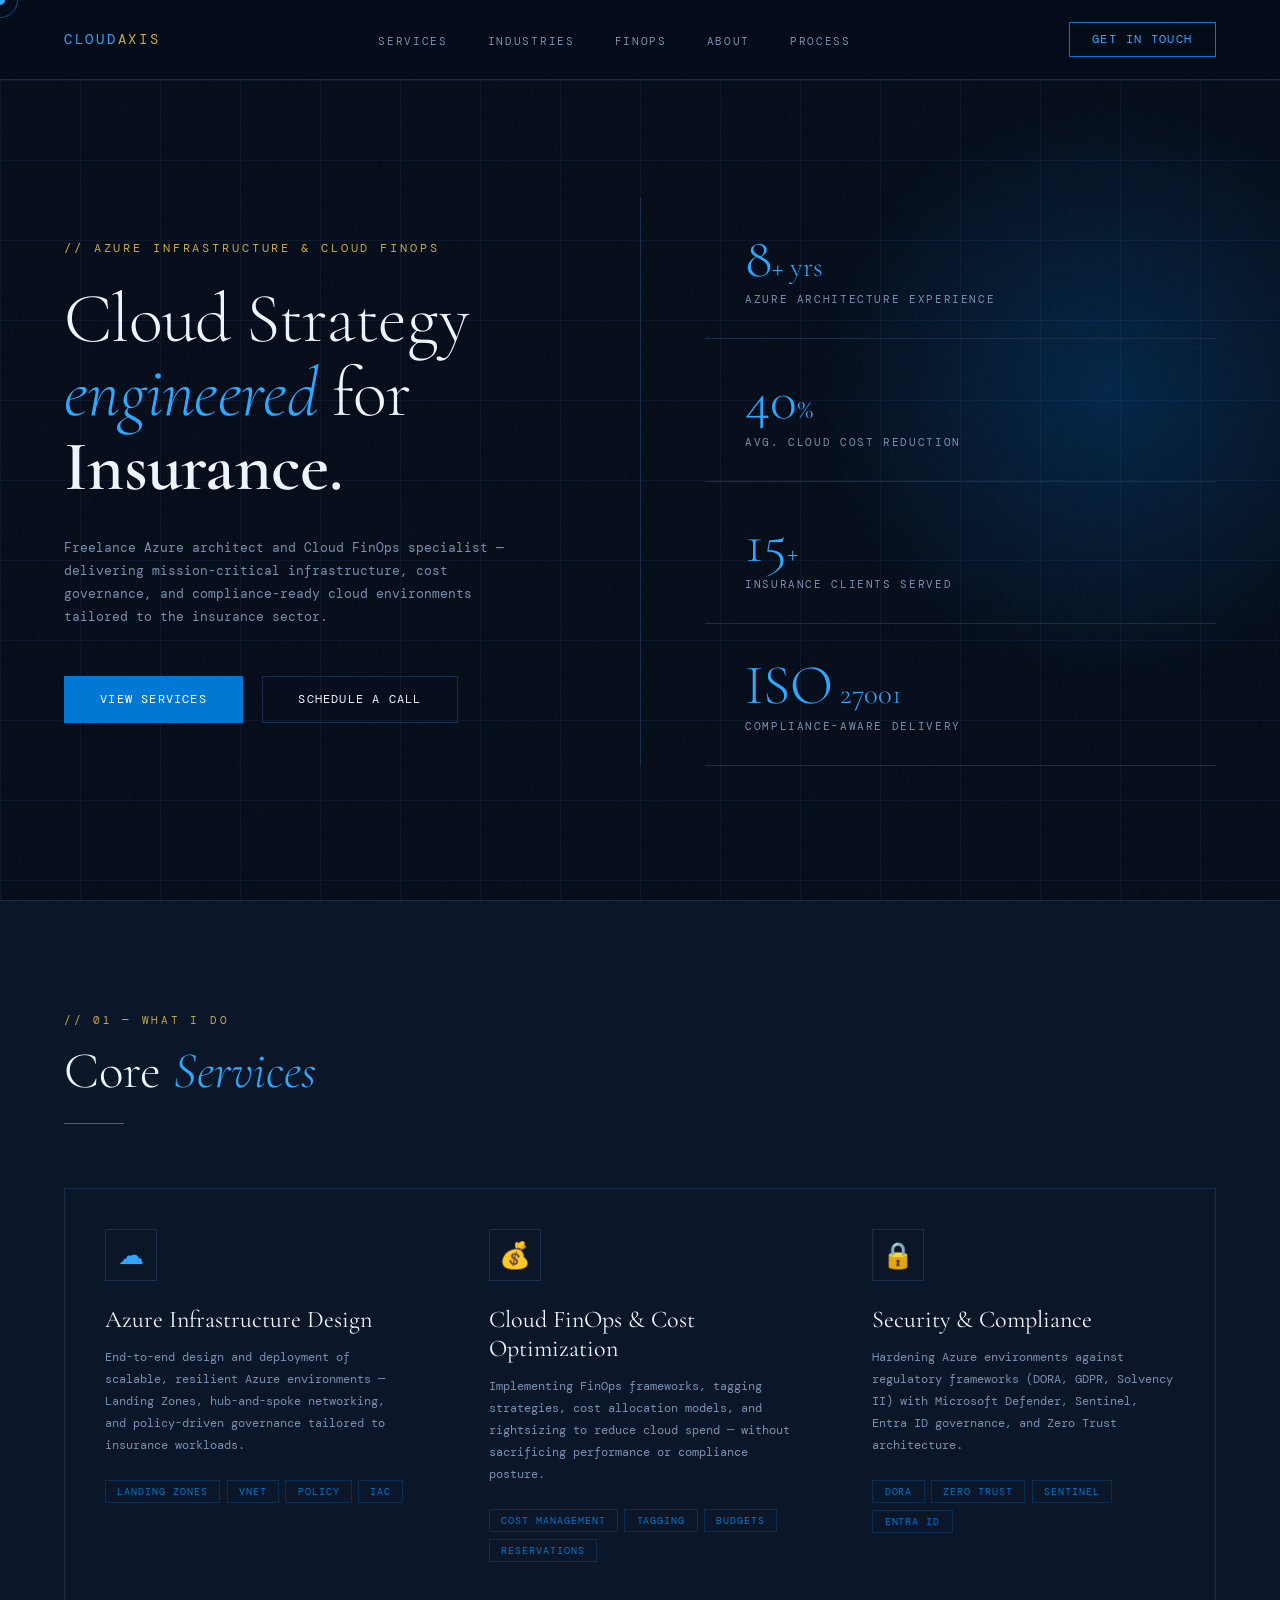
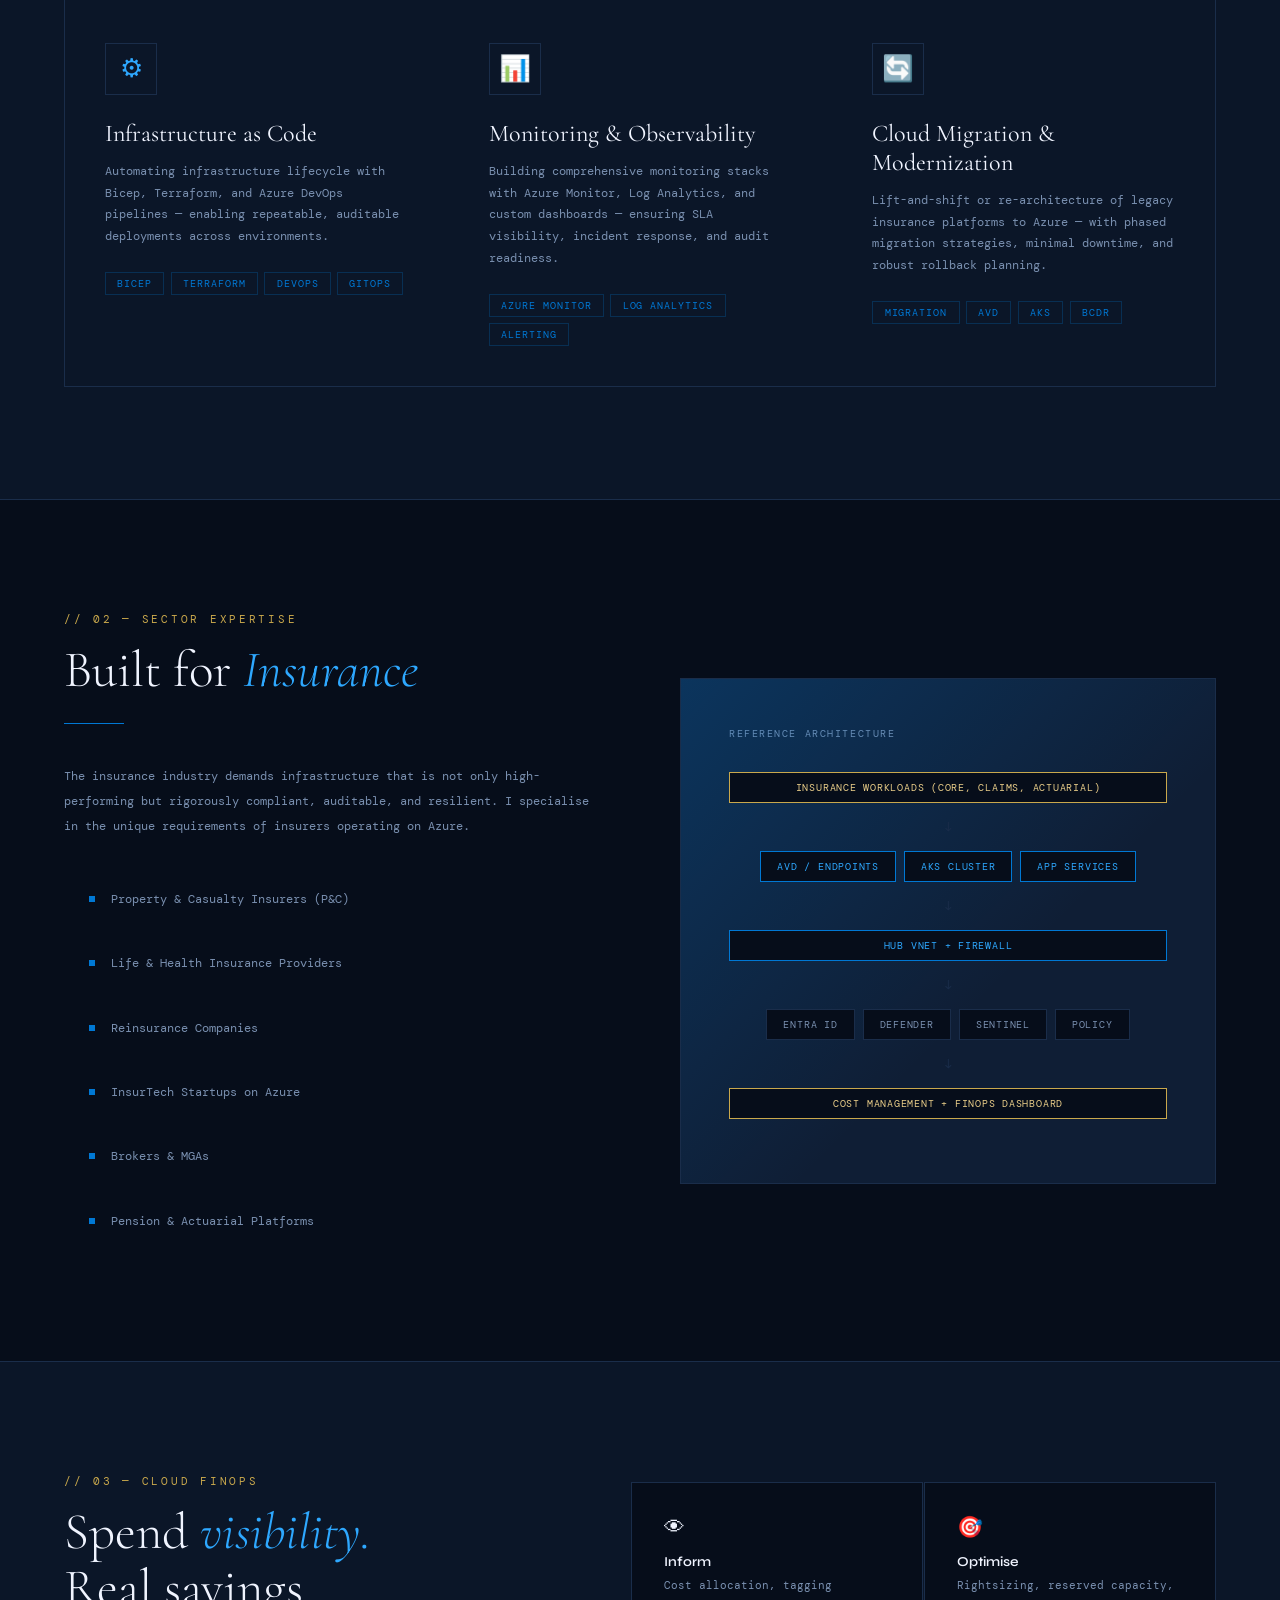
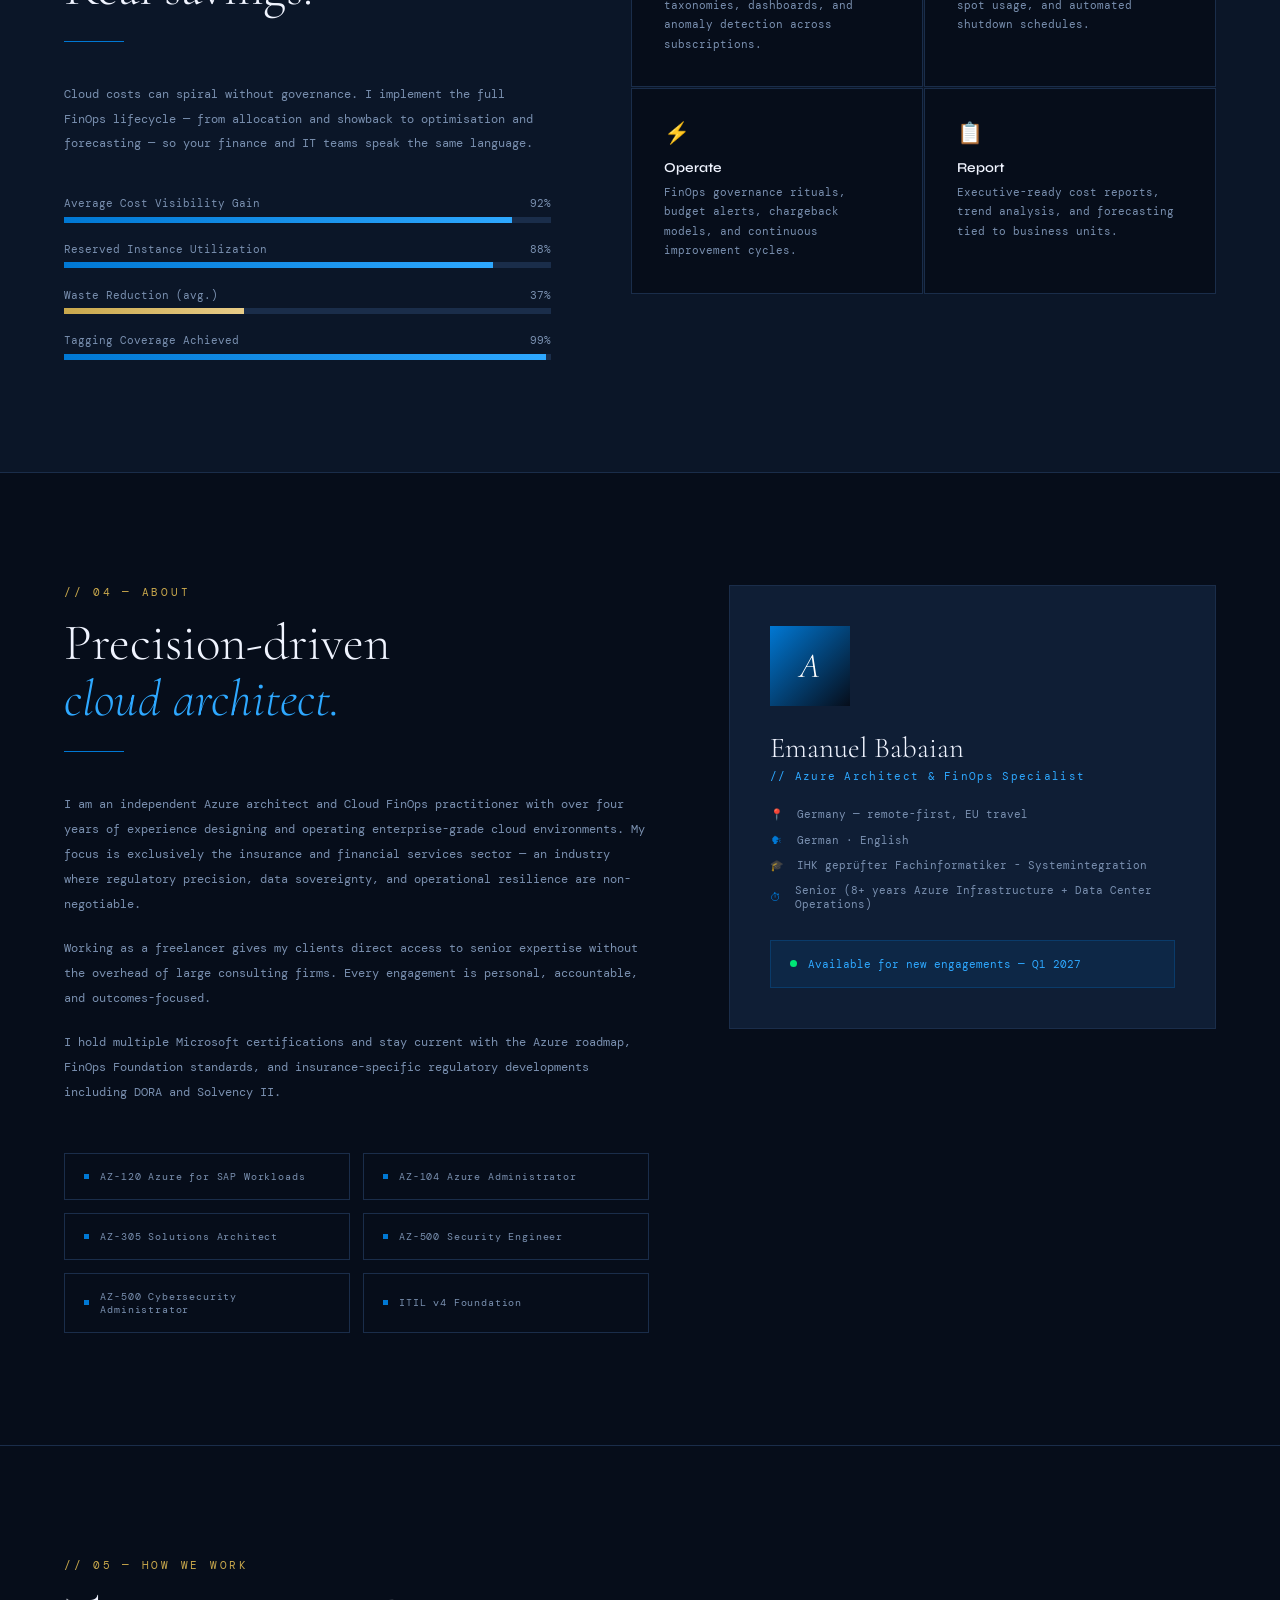
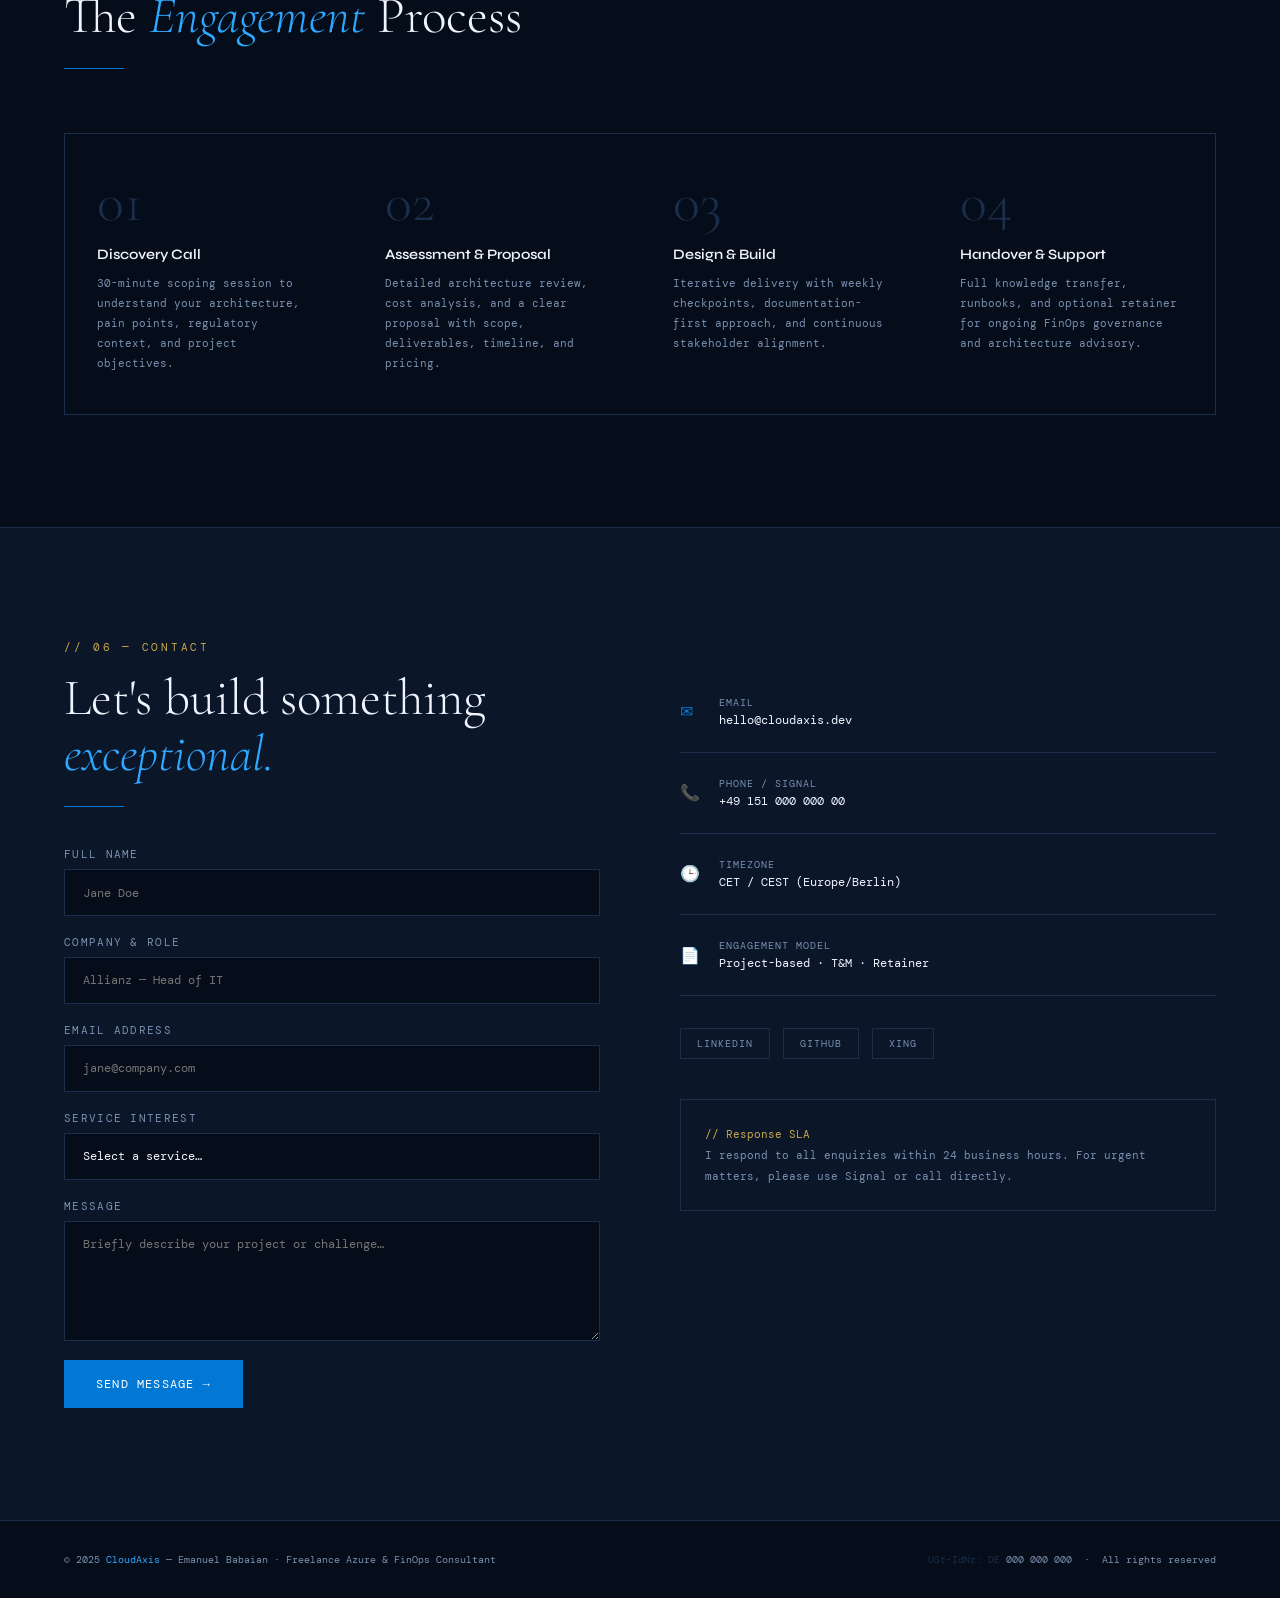
==== index.html @ d29ebfb7 "Fixed Contact" ====
<!DOCTYPE html>
<html lang="en">
<head>
  <meta charset="UTF-8" />
  <meta name="viewport" content="width=device-width, initial-scale=1.0" />
  <meta name="description" content="Freelance Azure Infrastructure & Cloud FinOps specialist for insurance companies. Expert in Azure architecture, cost optimisation, and regulatory compliance." />
  <meta name="author" content="Emanuel Babaian" />

  <title>CloudAxis — Azure &amp; FinOps for Insurance</title>

  <!-- Fonts -->
  <link rel="preconnect" href="https://fonts.googleapis.com" />
  <link rel="preconnect" href="https://fonts.gstatic.com" crossorigin />
  <link href="https://fonts.googleapis.com/css2?family=Cormorant+Garamond:ital,wght@0,300;0,400;0,600;1,300;1,400&family=DM+Mono:wght@300;400;500&family=Syne:wght@400;600;700;800&display=swap" rel="stylesheet" />

  <!-- Stylesheet -->
  <link rel="stylesheet" href="assets/css/styles.css" />
</head>
<body>

  <!-- Custom Cursor -->
  <div id="cursor"></div>
  <div id="cursor-ring"></div>

  <!-- ── Navigation ───────────────────────────────────────── -->
  <nav>
    <div class="nav-logo">CLOUD<span>AXIS</span></div>
    <ul class="nav-links">
      <li><a href="#services">Services</a></li>
      <li><a href="#industries">Industries</a></li>
      <li><a href="#finops">FinOps</a></li>
      <li><a href="#about">About</a></li>
      <li><a href="#process">Process</a></li>
    </ul>
    <a class="nav-cta" href="#contact">Get in Touch</a>
  </nav>

  <!-- ── Hero ─────────────────────────────────────────────── -->
  <section id="hero">
    <div class="hero-glow"></div>

    <div class="hero-left">
      <p class="hero-eyebrow">// Azure Infrastructure &amp; Cloud FinOps</p>
      <h1 class="hero-title">
        Cloud Strategy<br>
        <em>engineered</em> for<br>
        <strong>Insurance.</strong>
      </h1>
      <p class="hero-sub">
        Freelance Azure architect and Cloud FinOps specialist — delivering
        mission-critical infrastructure, cost governance, and compliance-ready
        cloud environments tailored to the insurance sector.
      </p>
      <div class="hero-actions">
        <a href="#services" class="btn-primary">View Services</a>
        <a href="#contact"  class="btn-outline">Schedule a Call</a>
      </div>
    </div>

    <div class="hero-right">
      <div class="stat-card">
        <div class="stat-num">8<span>+ yrs</span></div>
        <div class="stat-label">Azure Architecture Experience</div>
      </div>
      <div class="stat-card">
        <div class="stat-num">40<span>%</span></div>
        <div class="stat-label">Avg. Cloud Cost Reduction</div>
      </div>
      <div class="stat-card">
        <div class="stat-num">15<span>+</span></div>
        <div class="stat-label">Insurance Clients Served</div>
      </div>
      <div class="stat-card">
        <div class="stat-num">ISO<span>&nbsp;27001</span></div>
        <div class="stat-label">Compliance-Aware Delivery</div>
      </div>
    </div>
  </section>

  <!-- ── Services ─────────────────────────────────────────── -->
  <section id="services">
    <div class="section-wrap">
      <p class="section-tag reveal">// 01 — What I Do</p>
      <h2 class="section-title reveal">Core <em>Services</em></h2>
      <div class="divider reveal"></div>

      <div class="services-grid">
        <div class="srv-card reveal">
          <div class="srv-icon">☁</div>
          <h3 class="srv-title">Azure Infrastructure Design</h3>
          <p class="srv-desc">End-to-end design and deployment of scalable, resilient Azure environments — Landing Zones, hub-and-spoke networking, and policy-driven governance tailored to insurance workloads.</p>
          <div class="srv-tags">
            <span class="tag">Landing Zones</span>
            <span class="tag">VNET</span>
            <span class="tag">Policy</span>
            <span class="tag">IaC</span>
          </div>
        </div>

        <div class="srv-card reveal">
          <div class="srv-icon">💰</div>
          <h3 class="srv-title">Cloud FinOps &amp; Cost Optimization</h3>
          <p class="srv-desc">Implementing FinOps frameworks, tagging strategies, cost allocation models, and rightsizing to reduce cloud spend — without sacrificing performance or compliance posture.</p>
          <div class="srv-tags">
            <span class="tag">Cost Management</span>
            <span class="tag">Tagging</span>
            <span class="tag">Budgets</span>
            <span class="tag">Reservations</span>
          </div>
        </div>

        <div class="srv-card reveal">
          <div class="srv-icon">🔒</div>
          <h3 class="srv-title">Security &amp; Compliance</h3>
          <p class="srv-desc">Hardening Azure environments against regulatory frameworks (DORA, GDPR, Solvency II) with Microsoft Defender, Sentinel, Entra ID governance, and Zero Trust architecture.</p>
          <div class="srv-tags">
            <span class="tag">DORA</span>
            <span class="tag">Zero Trust</span>
            <span class="tag">Sentinel</span>
            <span class="tag">Entra ID</span>
          </div>
        </div>

        <div class="srv-card reveal">
          <div class="srv-icon">⚙</div>
          <h3 class="srv-title">Infrastructure as Code</h3>
          <p class="srv-desc">Automating infrastructure lifecycle with Bicep, Terraform, and Azure DevOps pipelines — enabling repeatable, auditable deployments across environments.</p>
          <div class="srv-tags">
            <span class="tag">Bicep</span>
            <span class="tag">Terraform</span>
            <span class="tag">DevOps</span>
            <span class="tag">GitOps</span>
          </div>
        </div>

        <div class="srv-card reveal">
          <div class="srv-icon">📊</div>
          <h3 class="srv-title">Monitoring &amp; Observability</h3>
          <p class="srv-desc">Building comprehensive monitoring stacks with Azure Monitor, Log Analytics, and custom dashboards — ensuring SLA visibility, incident response, and audit readiness.</p>
          <div class="srv-tags">
            <span class="tag">Azure Monitor</span>
            <span class="tag">Log Analytics</span>
            <span class="tag">Alerting</span>
          </div>
        </div>

        <div class="srv-card reveal">
          <div class="srv-icon">🔄</div>
          <h3 class="srv-title">Cloud Migration &amp; Modernization</h3>
          <p class="srv-desc">Lift-and-shift or re-architecture of legacy insurance platforms to Azure — with phased migration strategies, minimal downtime, and robust rollback planning.</p>
          <div class="srv-tags">
            <span class="tag">Migration</span>
            <span class="tag">AVD</span>
            <span class="tag">AKS</span>
            <span class="tag">BCDR</span>
          </div>
        </div>
      </div>
    </div>
  </section>

  <!-- ── Industries ───────────────────────────────────────── -->
  <section id="industries">
    <div class="section-wrap">
      <div>
        <p class="section-tag reveal">// 02 — Sector Expertise</p>
        <h2 class="section-title reveal">Built for <em>Insurance</em></h2>
        <div class="divider reveal"></div>
        <p class="about-body reveal" style="margin-top:0">
          The insurance industry demands infrastructure that is not only high-performing but rigorously compliant, auditable, and resilient. I specialise in the unique requirements of insurers operating on Azure.
        </p>
        <div class="ind-list reveal">
          <div class="ind-item">Property &amp; Casualty Insurers (P&amp;C)</div>
          <div class="ind-item">Life &amp; Health Insurance Providers</div>
          <div class="ind-item">Reinsurance Companies</div>
          <div class="ind-item">InsurTech Startups on Azure</div>
          <div class="ind-item">Brokers &amp; MGAs</div>
          <div class="ind-item">Pension &amp; Actuarial Platforms</div>
        </div>
      </div>

      <div class="ind-visual reveal">
        <p style="font-family:var(--font-mono);font-size:.65rem;color:var(--muted);letter-spacing:.15em;text-transform:uppercase;margin-bottom:2rem">Reference Architecture</p>
        <div class="arch-diagram">
          <div class="arch-row">
            <div class="arch-box gold" style="width:100%;text-align:center">Insurance Workloads (Core, Claims, Actuarial)</div>
          </div>
          <div class="arch-row"><div class="arch-arrow">↓</div></div>
          <div class="arch-row" style="gap:.5rem">
            <div class="arch-box azure">AVD / Endpoints</div>
            <div class="arch-box azure">AKS Cluster</div>
            <div class="arch-box azure">App Services</div>
          </div>
          <div class="arch-row"><div class="arch-arrow">↓</div></div>
          <div class="arch-row">
            <div class="arch-box azure" style="flex:1">Hub VNET + Firewall</div>
          </div>
          <div class="arch-row"><div class="arch-arrow">↓</div></div>
          <div class="arch-row" style="gap:.5rem">
            <div class="arch-box">Entra ID</div>
            <div class="arch-box">Defender</div>
            <div class="arch-box">Sentinel</div>
            <div class="arch-box">Policy</div>
          </div>
          <div class="arch-row"><div class="arch-arrow">↓</div></div>
          <div class="arch-row">
            <div class="arch-box gold" style="flex:1">Cost Management + FinOps Dashboard</div>
          </div>
        </div>
      </div>
    </div>
  </section>

  <!-- ── FinOps ────────────────────────────────────────────── -->
  <section id="finops">
    <div class="section-wrap">
      <div class="finops-inner">
        <div>
          <p class="section-tag reveal">// 03 — Cloud FinOps</p>
          <h2 class="section-title reveal">Spend <em>visibility.</em><br>Real savings.</h2>
          <div class="divider reveal"></div>
          <p class="about-body reveal" style="margin-top:0">
            Cloud costs can spiral without governance. I implement the full FinOps lifecycle — from allocation and showback to optimisation and forecasting — so your finance and IT teams speak the same language.
          </p>
          <div class="finops-bars reveal">
            <div>
              <div class="fbar-label"><span>Average Cost Visibility Gain</span><span>92%</span></div>
              <div class="fbar-track"><div class="fbar-fill" data-width="92"></div></div>
            </div>
            <div>
              <div class="fbar-label"><span>Reserved Instance Utilization</span><span>88%</span></div>
              <div class="fbar-track"><div class="fbar-fill" data-width="88"></div></div>
            </div>
            <div>
              <div class="fbar-label"><span>Waste Reduction (avg.)</span><span>37%</span></div>
              <div class="fbar-track"><div class="fbar-fill gold-bar" data-width="37"></div></div>
            </div>
            <div>
              <div class="fbar-label"><span>Tagging Coverage Achieved</span><span>99%</span></div>
              <div class="fbar-track"><div class="fbar-fill" data-width="99"></div></div>
            </div>
          </div>
        </div>

        <div class="finops-pillars reveal">
          <div class="pillar">
            <div class="pillar-icon">👁</div>
            <div class="pillar-title">Inform</div>
            <div class="pillar-desc">Cost allocation, tagging taxonomies, dashboards, and anomaly detection across subscriptions.</div>
          </div>
          <div class="pillar">
            <div class="pillar-icon">🎯</div>
            <div class="pillar-title">Optimise</div>
            <div class="pillar-desc">Rightsizing, reserved capacity, spot usage, and automated shutdown schedules.</div>
          </div>
          <div class="pillar">
            <div class="pillar-icon">⚡</div>
            <div class="pillar-title">Operate</div>
            <div class="pillar-desc">FinOps governance rituals, budget alerts, chargeback models, and continuous improvement cycles.</div>
          </div>
          <div class="pillar">
            <div class="pillar-icon">📋</div>
            <div class="pillar-title">Report</div>
            <div class="pillar-desc">Executive-ready cost reports, trend analysis, and forecasting tied to business units.</div>
          </div>
        </div>
      </div>
    </div>
  </section>

  <!-- ── About ─────────────────────────────────────────────── -->
  <section id="about">
    <div class="section-wrap">
      <div>
        <p class="section-tag reveal">// 04 — About</p>
        <h2 class="section-title reveal">Precision-driven<br><em>cloud architect.</em></h2>
        <div class="divider reveal"></div>
        <div class="about-body reveal">
          <p>I am an independent Azure architect and Cloud FinOps practitioner with over four years of experience designing and operating enterprise-grade cloud environments. My focus is exclusively the insurance and financial services sector — an industry where regulatory precision, data sovereignty, and operational resilience are non-negotiable.</p>
          <p>Working as a freelancer gives my clients direct access to senior expertise without the overhead of large consulting firms. Every engagement is personal, accountable, and outcomes-focused.</p>
          <p>I hold multiple Microsoft certifications and stay current with the Azure roadmap, FinOps Foundation standards, and insurance-specific regulatory developments including DORA and Solvency II.</p>
        </div>
        <div class="cert-grid reveal">
          <div class="cert"><span class="cert-dot"></span>AZ-120 Azure for SAP Workloads</div>
          <div class="cert"><span class="cert-dot"></span>AZ-104 Azure Administrator</div>
          <div class="cert"><span class="cert-dot"></span>AZ-305 Solutions Architect</div>
          <div class="cert"><span class="cert-dot"></span>AZ-500 Security Engineer</div>
          <div class="cert"><span class="cert-dot"></span>AZ-500 Cybersecurity Administrator</div>
          <div class="cert"><span class="cert-dot"></span>ITIL v4 Foundation</div>
        </div>
      </div>

      <div>
        <div class="profile-panel reveal">
          <div class="profile-avatar">A</div>
          <div class="profile-name">Emanuel Babaian</div>
          <div class="profile-role">// Azure Architect &amp; FinOps Specialist</div>
          <div class="profile-meta">
            <div class="meta-row"><span class="meta-icon">📍</span> Germany — remote-first, EU travel</div>
            <div class="meta-row"><span class="meta-icon">🗣</span> German · English</div>
            <div class="meta-row"><span class="meta-icon">🎓</span> IHK geprüfter Fachinformatiker - Systemintegration</div>
            <div class="meta-row"><span class="meta-icon">⏱</span> Senior (8+ years Azure Infrastructure + Data Center Operations)</div>
          </div>
          <div class="profile-availability">
            <div class="avail-dot"></div>
            Available for new engagements — Q1 2027
          </div>
        </div>
      </div>
    </div>
  </section>

  <!-- ── Process ───────────────────────────────────────────── -->
  <section id="process">
    <div class="section-wrap">
      <p class="section-tag reveal">// 05 — How We Work</p>
      <h2 class="section-title reveal">The <em>Engagement</em> Process</h2>
      <div class="divider reveal"></div>

      <div class="process-steps">
        <div class="step reveal">
          <div class="step-num">01</div>
          <div class="step-title">Discovery Call</div>
          <div class="step-desc">30-minute scoping session to understand your architecture, pain points, regulatory context, and project objectives.</div>
        </div>
        <div class="step reveal" style="transition-delay:.1s">
          <div class="step-num">02</div>
          <div class="step-title">Assessment &amp; Proposal</div>
          <div class="step-desc">Detailed architecture review, cost analysis, and a clear proposal with scope, deliverables, timeline, and pricing.</div>
        </div>
        <div class="step reveal" style="transition-delay:.2s">
          <div class="step-num">03</div>
          <div class="step-title">Design &amp; Build</div>
          <div class="step-desc">Iterative delivery with weekly checkpoints, documentation-first approach, and continuous stakeholder alignment.</div>
        </div>
        <div class="step reveal" style="transition-delay:.3s">
          <div class="step-num">04</div>
          <div class="step-title">Handover &amp; Support</div>
          <div class="step-desc">Full knowledge transfer, runbooks, and optional retainer for ongoing FinOps governance and architecture advisory.</div>
        </div>
      </div>
    </div>
  </section>

  <!-- ── Contact ───────────────────────────────────────────── -->
  <section id="contact">
    <div class="section-wrap">
      <div class="contact-inner">
        <div>
          <p class="section-tag reveal">// 06 — Contact</p>
          <h2 class="section-title reveal">Let's build something<br><em>exceptional.</em></h2>
          <div class="divider reveal"></div>

          <form class="contact-form reveal">
            <div class="form-field">
              <label for="contact-name">Full Name</label>
              <input id="contact-name" type="text" placeholder="Jane Doe" autocomplete="name" />
            </div>
            <div class="form-field">
              <label for="contact-company">Company &amp; Role</label>
              <input id="contact-company" type="text" placeholder="Allianz — Head of IT" autocomplete="organization" />
            </div>
            <div class="form-field">
              <label for="contact-email">Email Address</label>
              <input id="contact-email" type="email" placeholder="jane@company.com" autocomplete="email" />
            </div>
            <div class="form-field">
              <label for="contact-service">Service Interest</label>
              <select id="contact-service">
                <option value="">Select a service…</option>
                <option>Azure Infrastructure Design</option>
                <option>Cloud FinOps &amp; Cost Optimization</option>
                <option>Security &amp; Compliance</option>
                <option>Infrastructure as Code</option>
                <option>Cloud Migration</option>
                <option>General Consulting</option>
              </select>
            </div>
            <div class="form-field">
              <label for="contact-message">Message</label>
              <textarea id="contact-message" placeholder="Briefly describe your project or challenge…"></textarea>
            </div>
            <button type="submit" class="btn-submit">Send Message →</button>
          </form>
        </div>

        <div class="contact-info reveal">
          <div class="contact-detail">
            <span class="ci-icon">✉</span>
            <div>
              <div class="ci-label">EMAIL</div>
              <!-- ⚠️ Replace with your real email address -->
              <div class="ci-val">hello@cloudaxis.dev</div>
            </div>
          </div>
          <div class="contact-detail">
            <span class="ci-icon">📞</span>
            <div>
              <div class="ci-label">PHONE / SIGNAL</div>
              <div class="ci-val">+49 151 000 000 00</div>
            </div>
          </div>
          <div class="contact-detail">
            <span class="ci-icon">🕒</span>
            <div>
              <div class="ci-label">TIMEZONE</div>
              <div class="ci-val">CET / CEST (Europe/Berlin)</div>
            </div>
          </div>
          <div class="contact-detail">
            <span class="ci-icon">📄</span>
            <div>
              <div class="ci-label">ENGAGEMENT MODEL</div>
              <div class="ci-val">Project-based · T&amp;M · Retainer</div>
            </div>
          </div>

          <div class="contact-social">
            <a class="soc-btn" href="#" target="_blank" rel="noopener noreferrer">LinkedIn</a>
            <a class="soc-btn" href="#" target="_blank" rel="noopener noreferrer">GitHub</a>
            <a class="soc-btn" href="#" target="_blank" rel="noopener noreferrer">XING</a>
          </div>

          <div class="response-sla">
            <span class="response-sla-tag">// Response SLA</span><br>
            I respond to all enquiries within 24 business hours. For urgent matters, please use Signal or call directly.
          </div>
        </div>
      </div>
    </div>
  </section>

  <!-- ── Footer ───────────────────────────────────────────── -->
  <footer>
    <div>
      © 2025 <span class="footer-brand">CloudAxis</span> — Emanuel Babaian · Freelance Azure &amp; FinOps Consultant
    </div>
    <div>
      <span class="footer-vat">USt-IdNr: DE</span> 000 000 000 &nbsp;·&nbsp; All rights reserved
    </div>
  </footer>

  <!-- Script (deferred — runs after HTML is parsed) -->
  <script src="assets/js/main.js" defer></script>

</body>
</html>
---- assets/css/styles.css ----
/* ============================================================
   CloudAxis — Main Stylesheet
   Author:  Alex Müller
   Updated: 2025
   ============================================================ */

/* ── Reset & Box Model ── */
*, *::before, *::after {
  box-sizing: border-box;
  margin: 0;
  padding: 0;
}

/* ── Design Tokens ── */
:root {
  --navy:       #060d1a;
  --navy-mid:   #0b1628;
  --navy-card:  #0f1e35;
  --azure:      #0078d4;
  --azure-lt:   #2ea8ff;
  --azure-glow: #0078d440;
  --gold:       #c9a84c;
  --gold-lt:    #e8cc88;
  --white:      #f0f4ff;
  --muted:      #7a90b0;
  --border:     #1a2d4a;

  --font-mono:  'DM Mono', monospace;
  --font-serif: 'Cormorant Garamond', serif;
  --font-sans:  'Syne', sans-serif;
}

/* ── Base ── */
html { scroll-behavior: smooth; }

body {
  background:   var(--navy);
  color:        var(--white);
  font-family:  var(--font-sans);
  overflow-x:   hidden;
  cursor:       none;
}

/* ── Custom Cursor ── */
#cursor {
  position:       fixed;
  width:          10px;
  height:         10px;
  background:     var(--azure-lt);
  border-radius:  50%;
  pointer-events: none;
  z-index:        9999;
  transform:      translate(-50%, -50%);
  transition:     width .2s, height .2s, background .2s;
  mix-blend-mode: screen;
}
#cursor-ring {
  position:       fixed;
  width:          36px;
  height:         36px;
  border:         1px solid var(--azure);
  border-radius:  50%;
  pointer-events: none;
  z-index:        9998;
  transform:      translate(-50%, -50%);
  transition:     transform .12s ease, width .25s, height .25s, opacity .25s;
  opacity:        .6;
}
body:hover #cursor { opacity: 1; }

/* ── Background Effects ── */
/* Noise overlay */
body::before {
  content: '';
  position: fixed;
  inset: 0;
  background-image: url("data:image/svg+xml,%3Csvg viewBox='0 0 256 256' xmlns='http://www.w3.org/2000/svg'%3E%3Cfilter id='n'%3E%3CfeTurbulence type='fractalNoise' baseFrequency='0.9' numOctaves='4' stitchTiles='stitch'/%3E%3C/filter%3E%3Crect width='100%25' height='100%25' filter='url(%23n)' opacity='1'/%3E%3C/svg%3E");
  opacity: .025;
  pointer-events: none;
  z-index: 0;
}
/* Grid lines */
body::after {
  content: '';
  position: fixed;
  inset: 0;
  background-image:
    linear-gradient(var(--border) 1px, transparent 1px),
    linear-gradient(90deg, var(--border) 1px, transparent 1px);
  background-size: 80px 80px;
  opacity: .35;
  pointer-events: none;
  z-index: 0;
}

/* ── Navigation ── */
nav {
  position:        fixed;
  top: 0; left: 0; right: 0;
  z-index:         100;
  display:         flex;
  align-items:     center;
  justify-content: space-between;
  padding:         1.4rem 4rem;
  backdrop-filter: blur(20px);
  border-bottom:   1px solid var(--border);
  background:      #060d1acc;
}
.nav-logo {
  font-family:     var(--font-mono);
  font-size:       .85rem;
  letter-spacing:  .2em;
  color:           var(--azure-lt);
}
.nav-logo span { color: var(--gold); }

.nav-links {
  display:    flex;
  gap:        2.5rem;
  list-style: none;
}
.nav-links a {
  font-family:    var(--font-mono);
  font-size:      .7rem;
  letter-spacing: .15em;
  color:          var(--muted);
  text-decoration:none;
  text-transform: uppercase;
  transition:     color .2s;
}
.nav-links a:hover { color: var(--white); }

.nav-cta {
  font-family:    var(--font-mono);
  font-size:      .72rem;
  letter-spacing: .12em;
  color:          var(--azure-lt);
  border:         1px solid var(--azure);
  padding:        .55rem 1.4rem;
  text-decoration:none;
  text-transform: uppercase;
  transition:     background .2s, color .2s;
}
.nav-cta:hover { background: var(--azure); color: #fff; }

/* ── Animations ── */
@keyframes fadeUp {
  from { opacity: 0; transform: translateY(24px); }
  to   { opacity: 1; transform: translateY(0); }
}
@keyframes pulse {
  0%, 100% { transform: scale(1);    opacity: .5; }
  50%       { transform: scale(1.15); opacity: .8; }
}
@keyframes blink {
  0%, 100% { opacity: 1; }
  50%       { opacity: .3; }
}

/* ── Hero ── */
#hero {
  min-height:            100vh;
  display:               grid;
  grid-template-columns: 1fr 1fr;
  align-items:           center;
  padding:               10rem 4rem 6rem;
  position:              relative;
  overflow:              hidden;
}
.hero-glow {
  position:       absolute;
  right: -10%; top: 10%;
  width:          600px;
  height:         600px;
  background:     radial-gradient(circle, var(--azure-glow) 0%, transparent 70%);
  pointer-events: none;
  animation:      pulse 6s ease-in-out infinite;
}
.hero-eyebrow {
  font-family:    var(--font-mono);
  font-size:      .72rem;
  letter-spacing: .25em;
  color:          var(--gold);
  text-transform: uppercase;
  margin-bottom:  1.6rem;
  opacity:        0;
  animation:      fadeUp .8s .2s forwards;
}
.hero-title {
  font-family:    var(--font-serif);
  font-weight:    300;
  font-size:      clamp(3.2rem, 5.5vw, 5.8rem);
  line-height:    1.05;
  letter-spacing: -.01em;
  opacity:        0;
  animation:      fadeUp .8s .4s forwards;
}
.hero-title em     { font-style: italic; color: var(--azure-lt); }
.hero-title strong { font-weight: 600; display: block; }

.hero-sub {
  margin-top:  2rem;
  font-family: var(--font-mono);
  font-size:   .8rem;
  color:       var(--muted);
  line-height: 1.8;
  max-width:   460px;
  opacity:     0;
  animation:   fadeUp .8s .6s forwards;
}
.hero-actions {
  display:    flex;
  gap:        1.2rem;
  margin-top: 3rem;
  opacity:    0;
  animation:  fadeUp .8s .8s forwards;
}

/* Buttons */
.btn-primary {
  background:     var(--azure);
  color:          #fff;
  font-family:    var(--font-mono);
  font-size:      .75rem;
  letter-spacing: .1em;
  padding:        .9rem 2.2rem;
  text-decoration:none;
  text-transform: uppercase;
  border:         1px solid var(--azure);
  transition:     background .2s, transform .15s;
}
.btn-primary:hover { background: var(--azure-lt); transform: translateY(-2px); }

.btn-outline {
  color:          var(--white);
  border:         1px solid var(--border);
  font-family:    var(--font-mono);
  font-size:      .75rem;
  letter-spacing: .1em;
  padding:        .9rem 2.2rem;
  text-decoration:none;
  text-transform: uppercase;
  transition:     border-color .2s, transform .15s;
}
.btn-outline:hover { border-color: var(--azure); transform: translateY(-2px); }

/* Hero Stats Panel */
.hero-right {
  display:        flex;
  flex-direction: column;
  gap:            1px;
  padding-left:   4rem;
  border-left:    1px solid var(--border);
  opacity:        0;
  animation:      fadeUp .8s 1s forwards;
}
.stat-card {
  padding:    2rem 2.5rem;
  border-bottom: 1px solid var(--border);
  position:   relative;
  overflow:   hidden;
  transition: background .2s;
}
.stat-card:hover { background: var(--navy-card); }
.stat-card::before {
  content:          '';
  position:         absolute;
  left: 0; top: 0; bottom: 0;
  width:            3px;
  background:       var(--azure);
  transform:        scaleY(0);
  transform-origin: top;
  transition:       transform .35s;
}
.stat-card:hover::before { transform: scaleY(1); }

.stat-num {
  font-family:  var(--font-serif);
  font-size:    3.5rem;
  font-weight:  300;
  color:        var(--azure-lt);
  line-height:  1;
}
.stat-num span { font-size: 1.8rem; }
.stat-label {
  font-family:    var(--font-mono);
  font-size:      .68rem;
  letter-spacing: .15em;
  color:          var(--muted);
  text-transform: uppercase;
  margin-top:     .4rem;
}

/* ── Section Commons ── */
section { position: relative; z-index: 1; }

.section-wrap {
  max-width: 1280px;
  margin:    0 auto;
  padding:   7rem 4rem;
}
.section-tag {
  font-family:    var(--font-mono);
  font-size:      .68rem;
  letter-spacing: .25em;
  color:          var(--gold);
  text-transform: uppercase;
  margin-bottom:  1rem;
}
.section-title {
  font-family:  var(--font-serif);
  font-weight:  300;
  font-size:    clamp(2.4rem, 4vw, 3.8rem);
  line-height:  1.1;
}
.section-title em { font-style: italic; color: var(--azure-lt); }

.divider {
  width:      60px;
  height:     1px;
  background: var(--azure);
  margin:     1.5rem 0 2.5rem;
}

/* ── Services ── */
#services {
  background:    var(--navy-mid);
  border-top:    1px solid var(--border);
  border-bottom: 1px solid var(--border);
}
.services-grid {
  display:               grid;
  grid-template-columns: repeat(3, 1fr);
  gap:                   1px;
  margin-top:            4rem;
  border:                1px solid var(--border);
}
.srv-card {
  padding:    2.5rem;
  position:   relative;
  overflow:   hidden;
  transition: background .25s;
  background: var(--navy-mid);
}
.srv-card:hover { background: var(--navy-card); }
.srv-icon {
  font-size:       1.6rem;
  margin-bottom:   1.5rem;
  width:           52px;
  height:          52px;
  display:         flex;
  align-items:     center;
  justify-content: center;
  border:          1px solid var(--border);
  color:           var(--azure-lt);
  transition:      border-color .25s, background .25s;
}
.srv-card:hover .srv-icon { border-color: var(--azure); background: var(--azure-glow); }

.srv-title {
  font-family:  var(--font-serif);
  font-size:    1.5rem;
  font-weight:  400;
  margin-bottom:.8rem;
}
.srv-desc {
  font-family: var(--font-mono);
  font-size:   .72rem;
  color:       var(--muted);
  line-height: 1.9;
}
.srv-tags {
  display:    flex;
  flex-wrap:  wrap;
  gap:        .4rem;
  margin-top: 1.5rem;
}
.tag {
  font-family:    var(--font-mono);
  font-size:      .62rem;
  letter-spacing: .1em;
  color:          var(--azure);
  border:         1px solid var(--azure-glow);
  padding:        .25rem .7rem;
  text-transform: uppercase;
}

/* ── Industries ── */
#industries .section-wrap {
  display:               grid;
  grid-template-columns: 1fr 1fr;
  gap:                   5rem;
  align-items:           center;
}
.ind-list {
  margin-top:     2rem;
  display:        flex;
  flex-direction: column;
  gap:            .5rem;
}
.ind-item {
  display:     flex;
  align-items: center;
  gap:         1rem;
  padding:     1.2rem 1.5rem;
  border:      1px solid transparent;
  cursor:      default;
  transition:  border-color .2s, background .2s;
  font-family: var(--font-mono);
  font-size:   .78rem;
  color:       var(--muted);
}
.ind-item:hover { border-color: var(--border); background: var(--navy-card); color: var(--white); }
.ind-item::before {
  content:    '';
  width:      6px;
  height:     6px;
  background: var(--azure);
  flex-shrink:0;
  transition: background .2s;
}
.ind-item:hover::before { background: var(--gold); }

.ind-visual {
  background: var(--navy-card);
  border:     1px solid var(--border);
  padding:    3rem;
  position:   relative;
  overflow:   hidden;
}
.ind-visual::before {
  content:    '';
  position:   absolute;
  inset:      0;
  background: linear-gradient(135deg, var(--azure-glow) 0%, transparent 60%);
}
.arch-diagram { position: relative; z-index: 1; }
.arch-row {
  display:         flex;
  gap:             1rem;
  margin-bottom:   1rem;
  align-items:     center;
  justify-content: center;
}
.arch-box {
  font-family:    var(--font-mono);
  font-size:      .6rem;
  letter-spacing: .08em;
  text-transform: uppercase;
  padding:        .5rem 1rem;
  border:         1px solid var(--border);
  color:          var(--muted);
  text-align:     center;
  background:     var(--navy);
}
.arch-box.azure { border-color: var(--azure);  color: var(--azure-lt); }
.arch-box.gold  { border-color: var(--gold);   color: var(--gold-lt);  }
.arch-arrow     { color: var(--border); font-size: .8rem; }

/* ── FinOps ── */
#finops {
  background:    var(--navy-mid);
  border-top:    1px solid var(--border);
  border-bottom: 1px solid var(--border);
}
.finops-inner {
  display:               grid;
  grid-template-columns: 1fr 1.2fr;
  gap:                   5rem;
  align-items:           start;
}
.finops-bars {
  display:        flex;
  flex-direction: column;
  gap:            1.2rem;
  margin-top:     2.5rem;
}
.fbar-label {
  display:         flex;
  justify-content: space-between;
  font-family:     var(--font-mono);
  font-size:       .68rem;
  color:           var(--muted);
  margin-bottom:   .4rem;
}
.fbar-track {
  height:   6px;
  background: var(--border);
  position: relative;
  overflow: hidden;
}
.fbar-fill {
  height:     100%;
  background: linear-gradient(90deg, var(--azure), var(--azure-lt));
  width:      0;
  transition: width 1.4s cubic-bezier(.25, .8, .25, 1);
}
.fbar-fill.gold-bar {
  background: linear-gradient(90deg, var(--gold), var(--gold-lt));
}
.finops-pillars {
  display:               grid;
  grid-template-columns: 1fr 1fr;
  gap:                   1px;
  margin-top:            .5rem;
}
.pillar {
  padding:    2rem;
  background: var(--navy);
  border:     1px solid var(--border);
  transition: background .2s;
}
.pillar:hover { background: var(--navy-card); }
.pillar-icon  { font-size: 1.3rem; margin-bottom: .8rem; }
.pillar-title { font-family: var(--font-sans); font-size: .85rem; font-weight: 600; margin-bottom: .4rem; }
.pillar-desc  { font-family: var(--font-mono); font-size: .68rem; color: var(--muted); line-height: 1.8; }

/* ── About ── */
#about .section-wrap {
  display:               grid;
  grid-template-columns: 1.2fr 1fr;
  gap:                   5rem;
  align-items:           start;
}
.about-body {
  font-family: var(--font-mono);
  font-size:   .78rem;
  color:       var(--muted);
  line-height: 2;
  margin-top:  1.5rem;
}
.about-body p + p { margin-top: 1.2rem; }

.cert-grid {
  display:               grid;
  grid-template-columns: 1fr 1fr;
  gap:                   .8rem;
  margin-top:            3rem;
}
.cert {
  padding:        1rem 1.2rem;
  border:         1px solid var(--border);
  font-family:    var(--font-mono);
  font-size:      .65rem;
  letter-spacing: .08em;
  color:          var(--muted);
  transition:     border-color .2s, color .2s;
  display:        flex;
  align-items:    center;
  gap:            .7rem;
}
.cert:hover    { border-color: var(--azure); color: var(--azure-lt); }
.cert-dot      { width: 5px; height: 5px; background: var(--azure); flex-shrink: 0; }

.profile-panel {
  background: var(--navy-card);
  border:     1px solid var(--border);
  padding:    2.5rem;
  position:   sticky;
  top:        7rem;
}
.profile-avatar {
  width:           80px;
  height:          80px;
  background:      linear-gradient(135deg, var(--azure), var(--navy));
  display:         flex;
  align-items:     center;
  justify-content: center;
  font-family:     var(--font-serif);
  font-size:       2.2rem;
  color:           #fff;
  margin-bottom:   1.5rem;
  font-weight:     300;
  font-style:      italic;
}
.profile-name { font-family: var(--font-serif); font-size: 1.8rem; font-weight: 300; }
.profile-role {
  font-family:    var(--font-mono);
  font-size:      .68rem;
  color:          var(--azure-lt);
  letter-spacing: .12em;
  margin-top:     .3rem;
}
.profile-meta {
  margin-top:     1.5rem;
  display:        flex;
  flex-direction: column;
  gap:            .7rem;
}
.meta-row {
  display:     flex;
  align-items: center;
  gap:         .8rem;
  font-family: var(--font-mono);
  font-size:   .68rem;
  color:       var(--muted);
}
.meta-icon { color: var(--azure); width: 14px; text-align: center; }

.profile-availability {
  margin-top:  1.8rem;
  padding:     1rem 1.2rem;
  background:  rgba(0, 120, 212, .1);
  border:      1px solid var(--azure-glow);
  font-family: var(--font-mono);
  font-size:   .68rem;
  color:       var(--azure-lt);
  display:     flex;
  align-items: center;
  gap:         .7rem;
}
.avail-dot {
  width:        7px;
  height:       7px;
  background:   #00e676;
  border-radius:50%;
  flex-shrink:  0;
  animation:    blink 2s infinite;
}

/* ── Process ── */
#process { border-top: 1px solid var(--border); }
.process-steps {
  display:               grid;
  grid-template-columns: repeat(4, 1fr);
  gap:                   1px;
  margin-top:            4rem;
  border:                1px solid var(--border);
}
.step {
  padding:    2.5rem 2rem;
  background: var(--navy);
  position:   relative;
  transition: background .2s;
}
.step:hover { background: var(--navy-card); }
.step-num {
  font-family:  var(--font-serif);
  font-size:    3.5rem;
  font-weight:  300;
  color:        var(--border);
  line-height:  1;
  margin-bottom:1rem;
  transition:   color .2s;
}
.step:hover .step-num { color: var(--azure-glow); }
.step-title { font-family: var(--font-sans); font-size: .9rem; font-weight: 600; margin-bottom: .6rem; }
.step-desc  { font-family: var(--font-mono); font-size: .7rem; color: var(--muted); line-height: 1.8; }

/* ── Contact ── */
#contact {
  background: var(--navy-mid);
  border-top: 1px solid var(--border);
}
.contact-inner {
  display:               grid;
  grid-template-columns: 1fr 1fr;
  gap:                   5rem;
}
.contact-form {
  display:        flex;
  flex-direction: column;
  gap:            1.2rem;
  margin-top:     2rem;
}
.form-field {
  display:        flex;
  flex-direction: column;
  gap:            .5rem;
}
.form-field label {
  font-family:    var(--font-mono);
  font-size:      .68rem;
  letter-spacing: .12em;
  color:          var(--muted);
  text-transform: uppercase;
}
.form-field input,
.form-field textarea,
.form-field select {
  background:  var(--navy);
  border:      1px solid var(--border);
  color:       var(--white);
  font-family: var(--font-mono);
  font-size:   .78rem;
  padding:     .9rem 1.1rem;
  outline:     none;
  transition:  border-color .2s;
  width:       100%;
  appearance:  none;
}
.form-field input:focus,
.form-field textarea:focus,
.form-field select:focus { border-color: var(--azure); }
.form-field textarea { resize: vertical; min-height: 120px; }
.form-field select option { background: var(--navy); }

.btn-submit {
  background:     var(--azure);
  color:          #fff;
  border:         none;
  cursor:         pointer;
  font-family:    var(--font-mono);
  font-size:      .75rem;
  letter-spacing: .1em;
  padding:        1rem 2rem;
  text-transform: uppercase;
  transition:     background .2s, transform .15s;
  align-self:     flex-start;
}
.btn-submit:hover { background: var(--azure-lt); transform: translateY(-2px); }

.contact-info { padding-top: 2rem; }
.contact-detail {
  display:       flex;
  align-items:   center;
  gap:           1.2rem;
  padding:       1.5rem 0;
  border-bottom: 1px solid var(--border);
  font-family:   var(--font-mono);
  font-size:     .75rem;
  color:         var(--muted);
}
.contact-detail:last-child { border-bottom: none; }
.ci-icon { color: var(--azure); font-size: 1rem; width: 20px; }
.ci-label {
  font-size:      .62rem;
  color:          var(--muted);
  margin-bottom:  .2rem;
  font-family:    var(--font-mono);
  letter-spacing: .1em;
}
.ci-val { color: var(--white); }

.contact-social { display: flex; gap: .8rem; margin-top: 2rem; }
.soc-btn {
  font-family:    var(--font-mono);
  font-size:      .65rem;
  letter-spacing: .1em;
  color:          var(--muted);
  border:         1px solid var(--border);
  padding:        .5rem 1rem;
  text-decoration:none;
  text-transform: uppercase;
  transition:     border-color .2s, color .2s;
}
.soc-btn:hover { border-color: var(--azure); color: var(--azure-lt); }

.response-sla {
  margin-top:  2.5rem;
  padding:     1.5rem;
  border:      1px solid var(--border);
  font-family: var(--font-mono);
  font-size:   .68rem;
  color:       var(--muted);
  line-height: 1.9;
}
.response-sla-tag { color: var(--gold); }

/* ── Footer ── */
footer {
  border-top:      1px solid var(--border);
  padding:         2rem 4rem;
  display:         flex;
  justify-content: space-between;
  align-items:     center;
  font-family:     var(--font-mono);
  font-size:       .65rem;
  color:           var(--muted);
}
footer .footer-brand { color: var(--azure-lt); }
.footer-vat { color: var(--border); }

/* ── Scroll Reveal ── */
.reveal {
  opacity:    0;
  transform:  translateY(30px);
  transition: opacity .7s ease, transform .7s ease;
}
.reveal.visible { opacity: 1; transform: none; }

/* ── Responsive ── */
@media (max-width: 900px) {
  nav { padding: 1.2rem 1.5rem; }
  .nav-links { display: none; }

  #hero {
    grid-template-columns: 1fr;
    padding: 8rem 1.5rem 4rem;
  }
  .hero-right {
    padding-left: 0;
    border-left:  none;
    border-top:   1px solid var(--border);
    padding-top:  2rem;
  }
  .section-wrap { padding: 5rem 1.5rem; }
  .services-grid  { grid-template-columns: 1fr; }
  .process-steps  { grid-template-columns: 1fr; }
  .finops-inner,
  .contact-inner,
  #about .section-wrap,
  #industries .section-wrap { grid-template-columns: 1fr; gap: 3rem; }
  .finops-pillars { grid-template-columns: 1fr; }
  footer { flex-direction: column; gap: .8rem; text-align: center; }
}
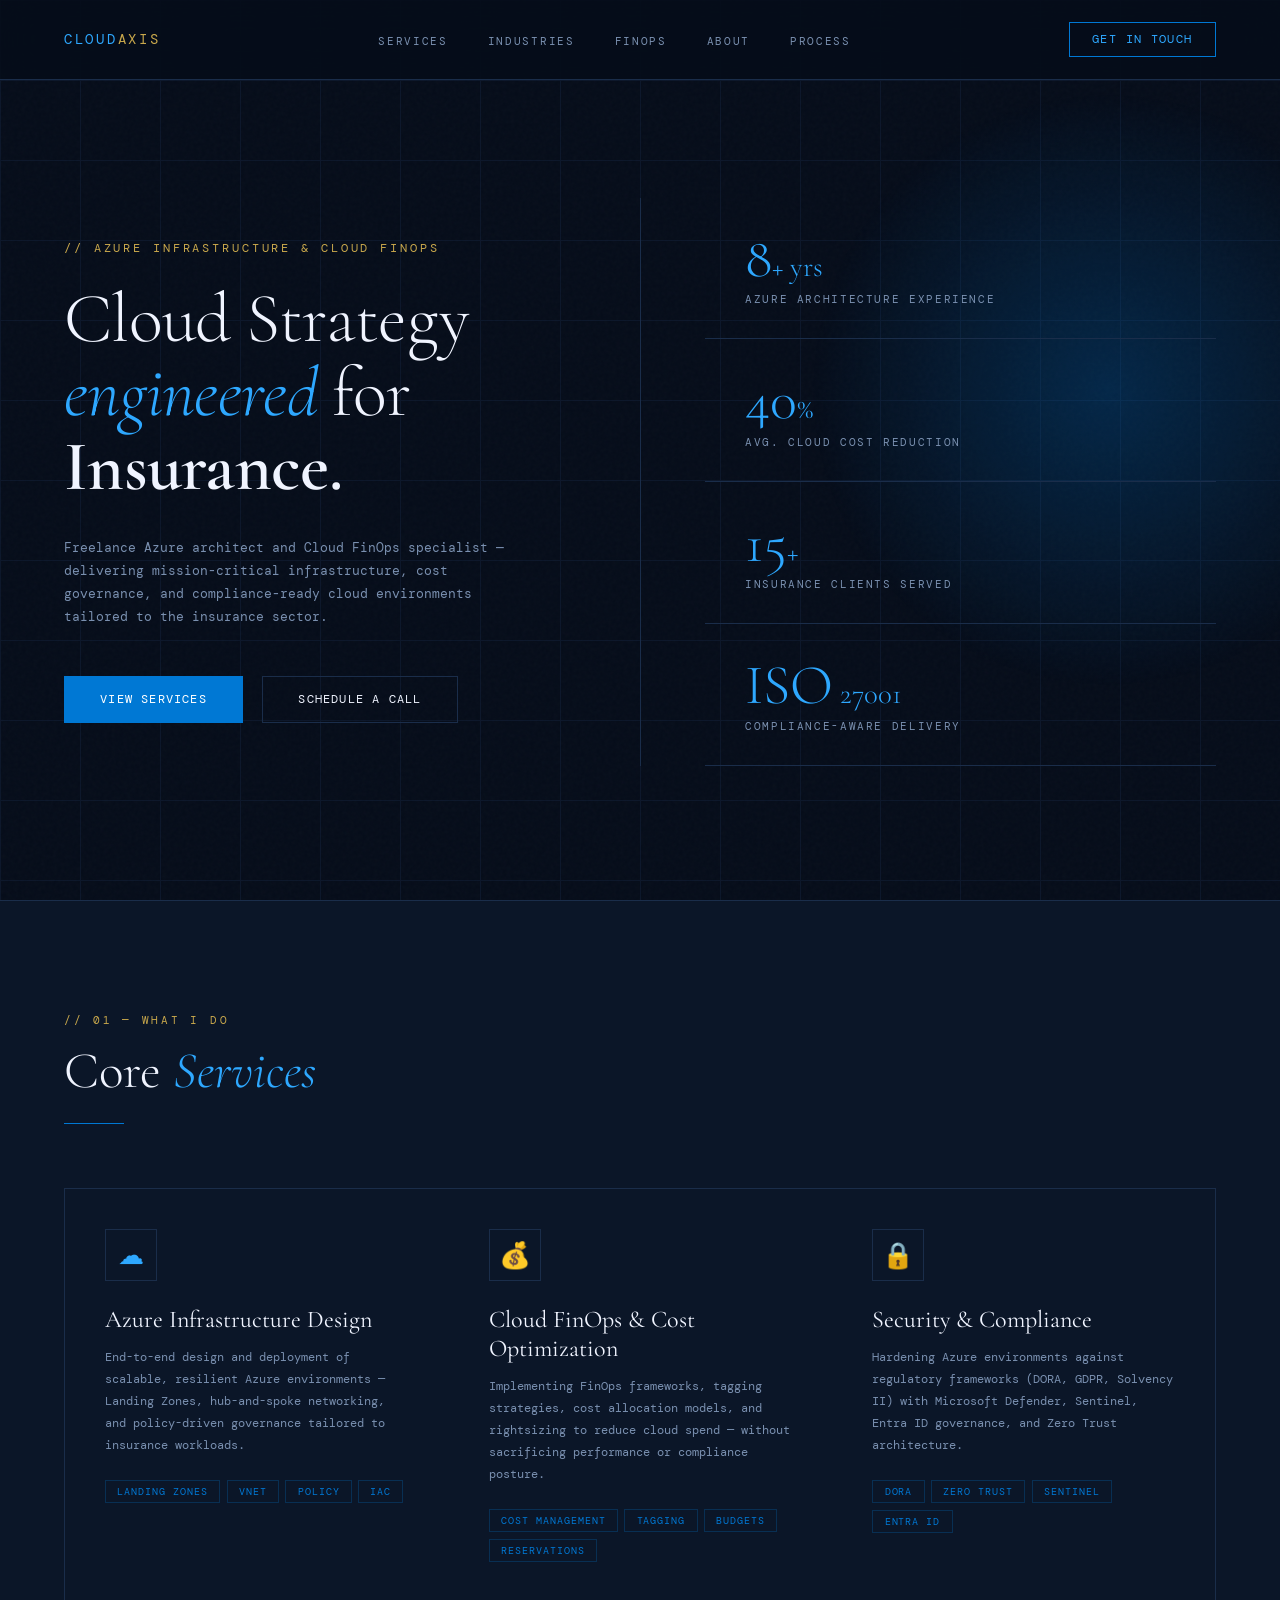
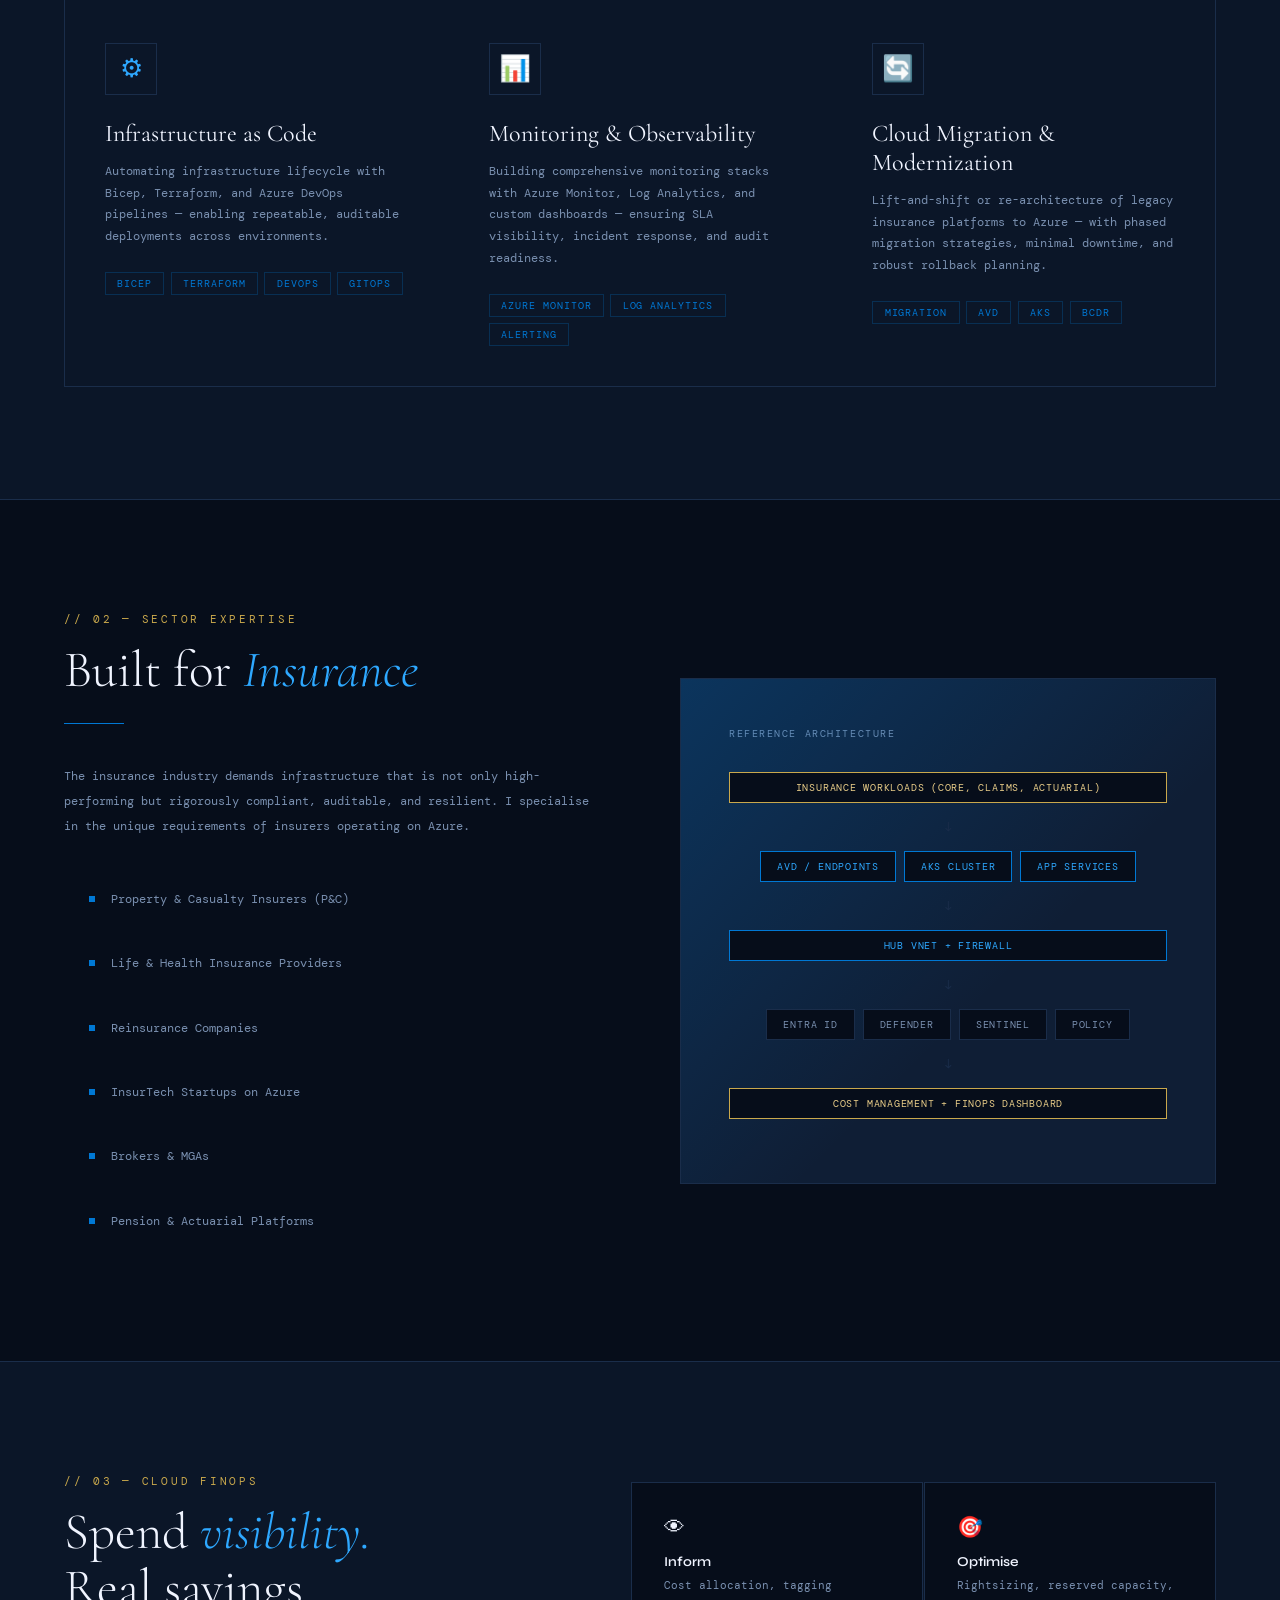
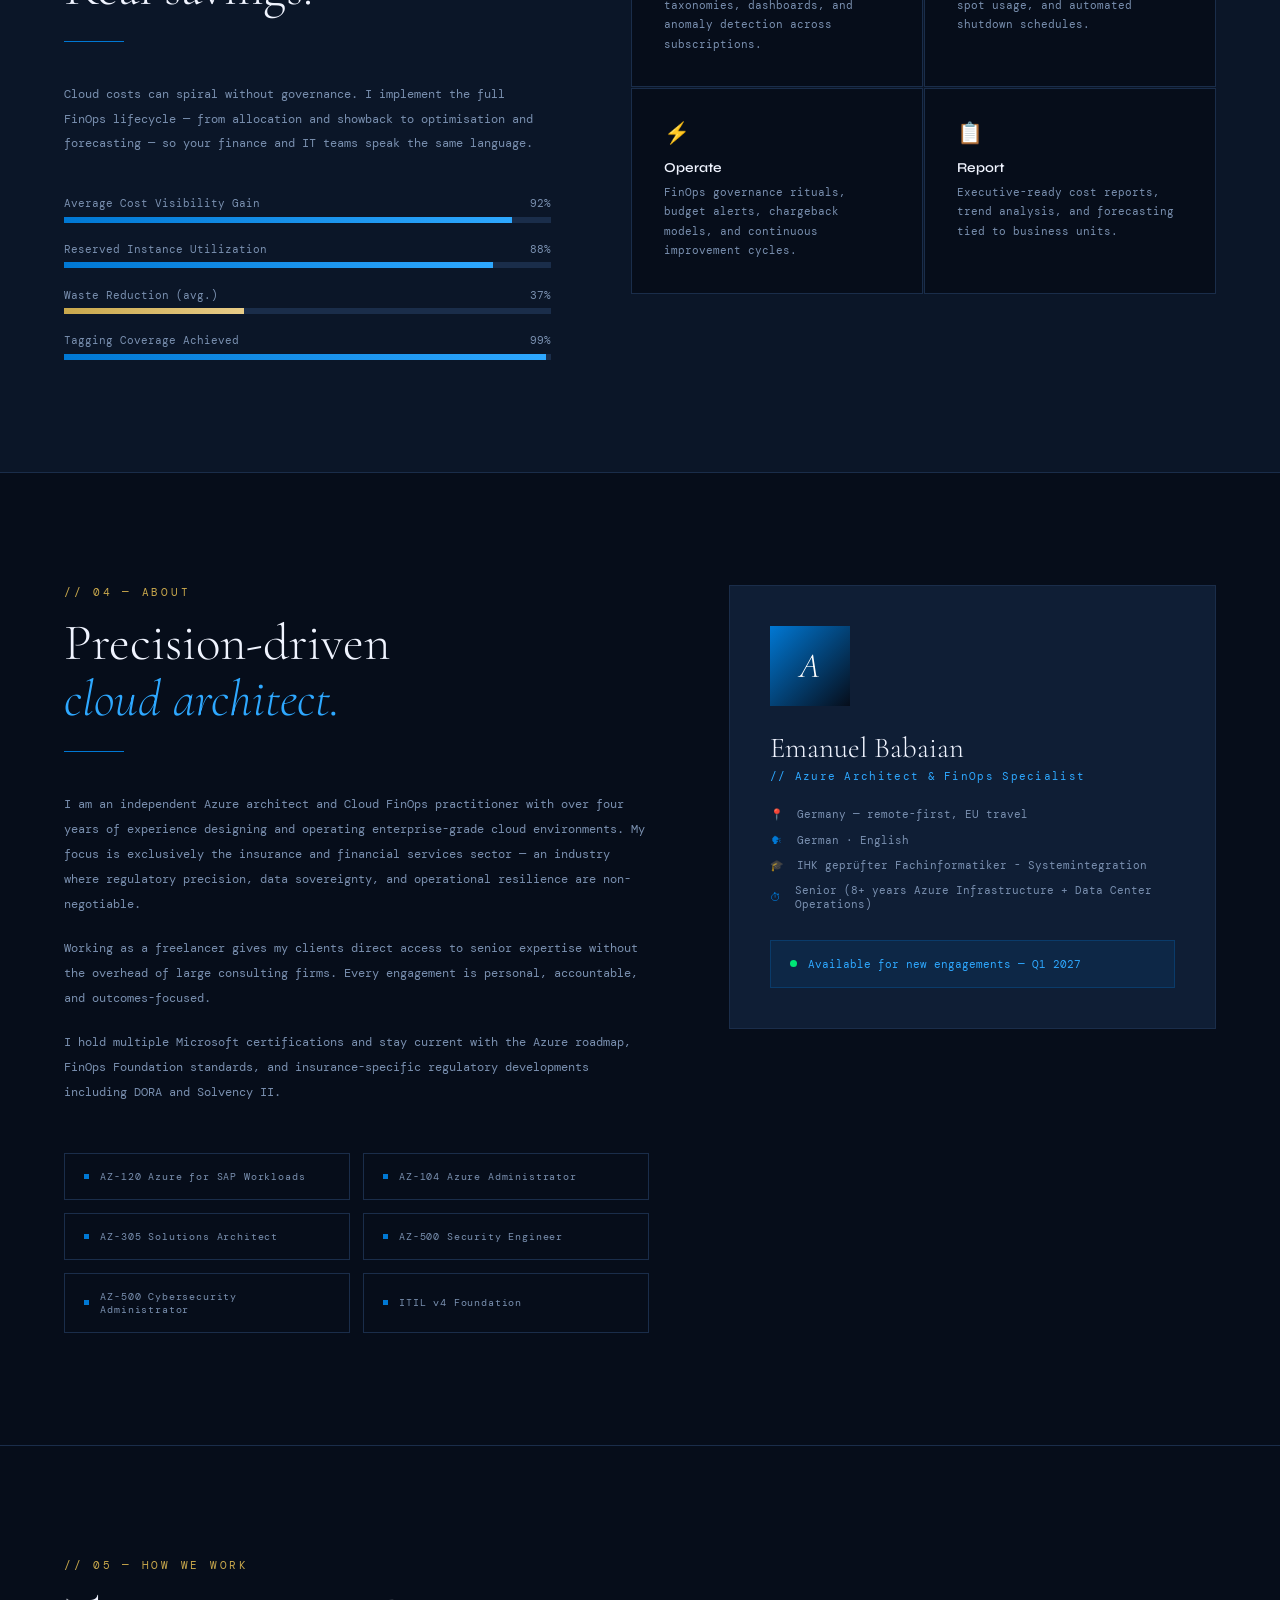
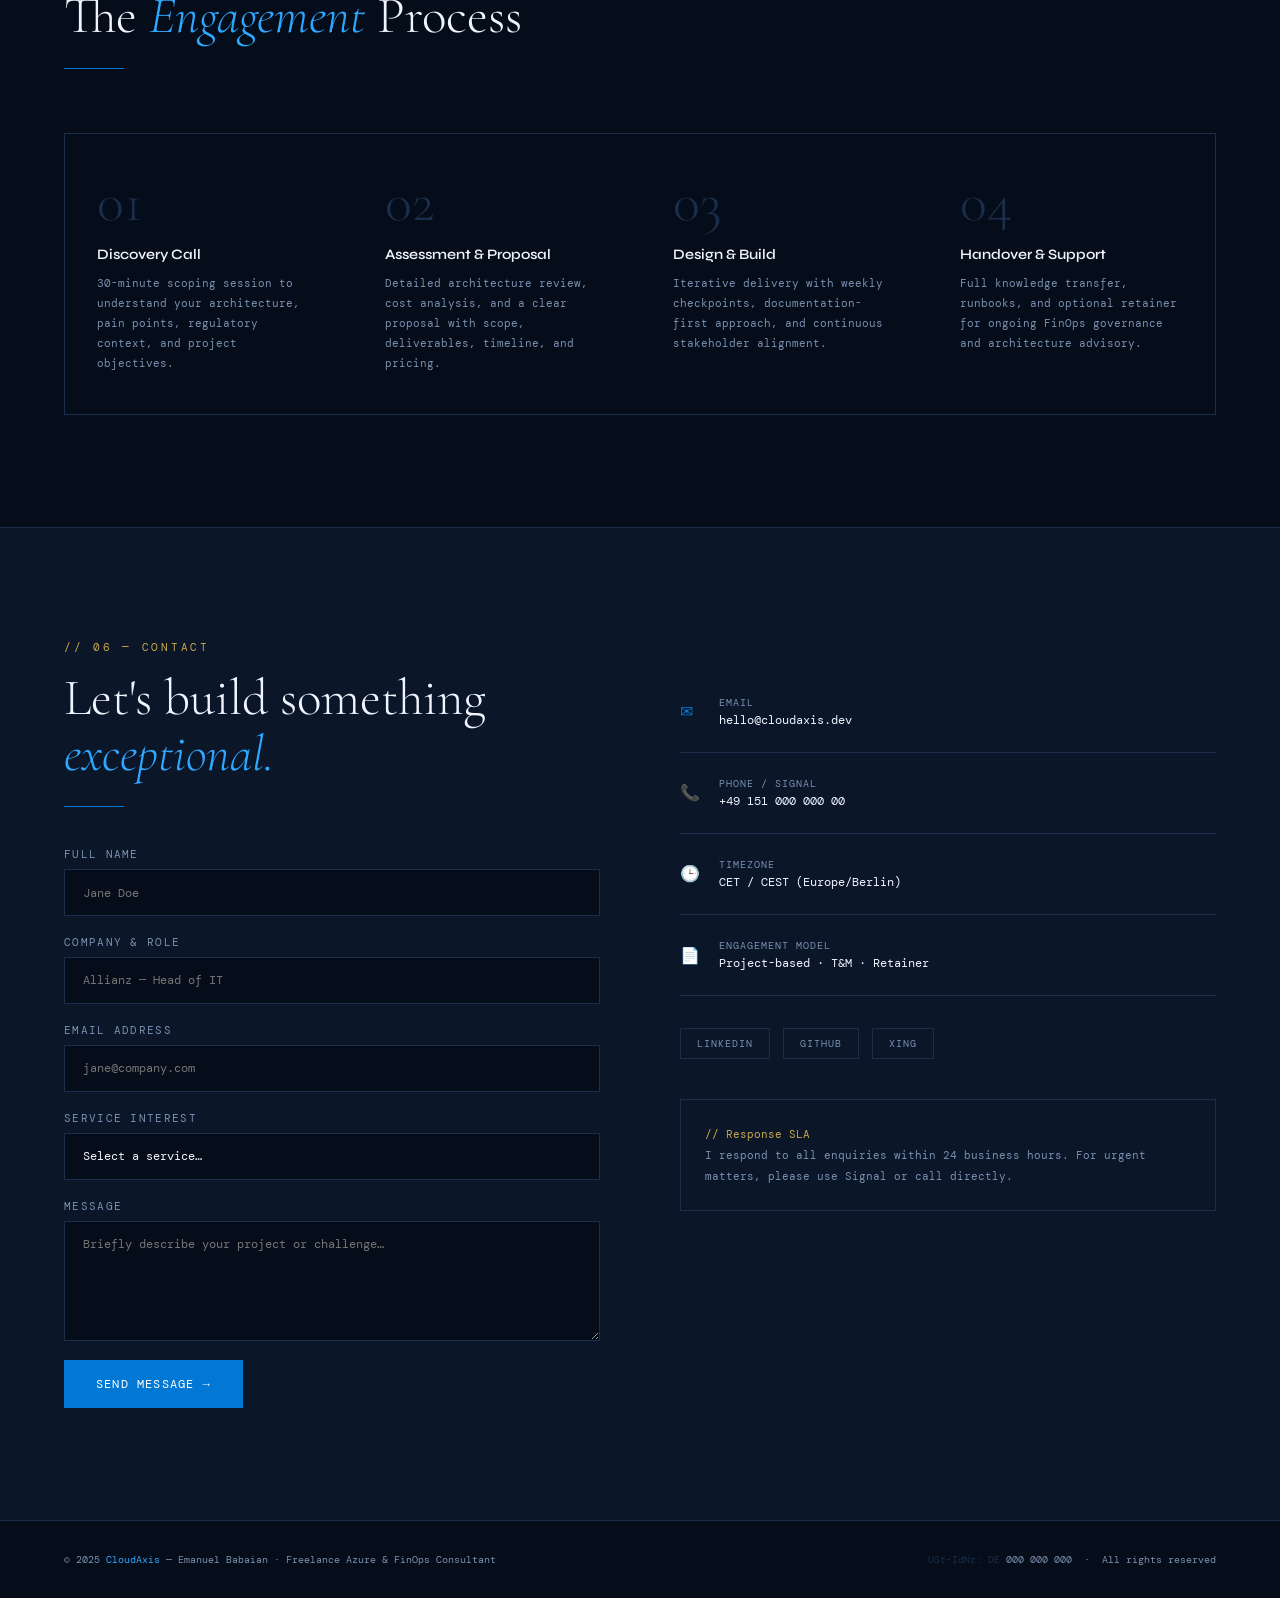
==== commit c4c6038d: "Uncomment Cursor" ====
--- a/index.html
+++ b/index.html
@@ -18,9 +18,9 @@
 </head>
 <body>
 
-  <!-- Custom Cursor -->
+  <!-- Custom Cursor 
   <div id="cursor"></div>
-  <div id="cursor-ring"></div>
+  <div id="cursor-ring"></div> -->
 
   <!-- ── Navigation ───────────────────────────────────────── -->
   <nav>
--- a/assets/css/styles.css
+++ b/assets/css/styles.css
@@ -41,7 +41,7 @@
   cursor:       none;
 }
 
-/* ── Custom Cursor ── */
+/* ── Custom Cursor ── 
 #cursor {
   position:       fixed;
   width:          10px;
@@ -67,6 +67,7 @@
   opacity:        .6;
 }
 body:hover #cursor { opacity: 1; }
+*/
 
 /* ── Background Effects ── */
 /* Noise overlay */
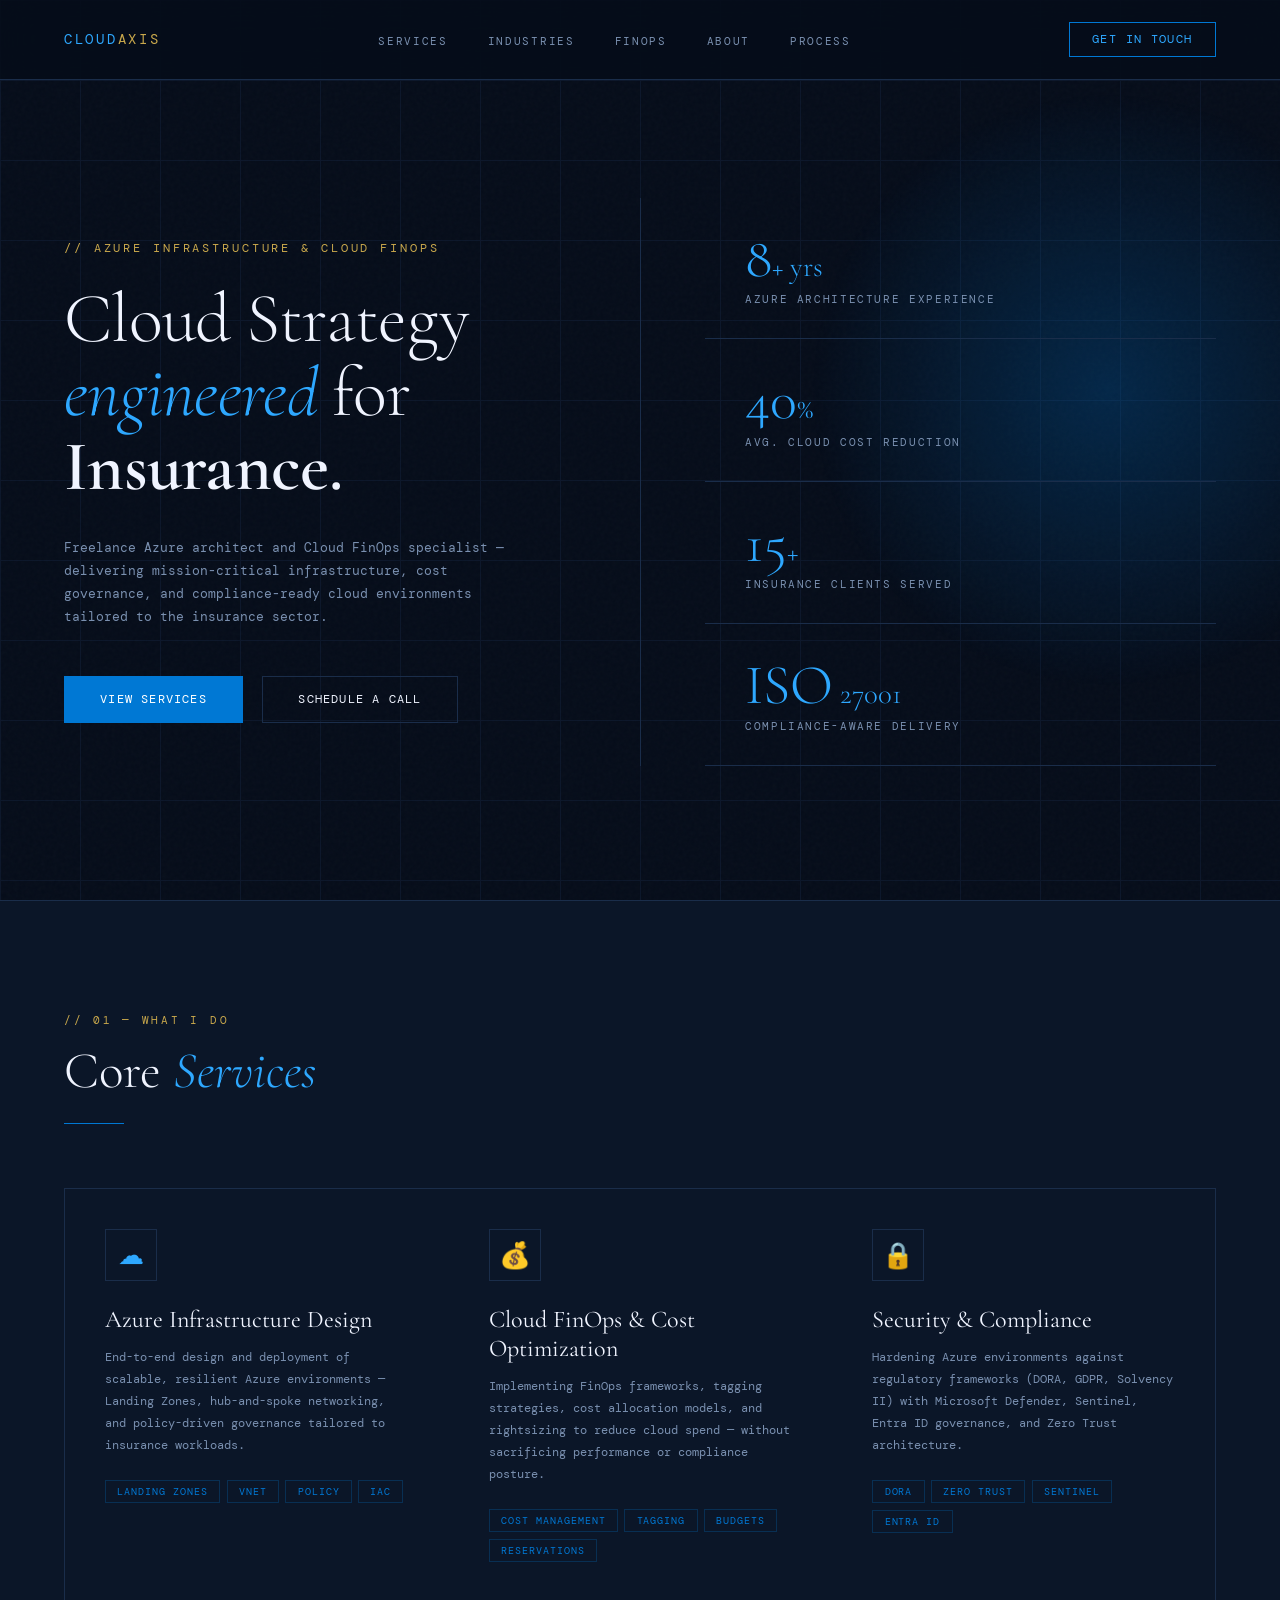
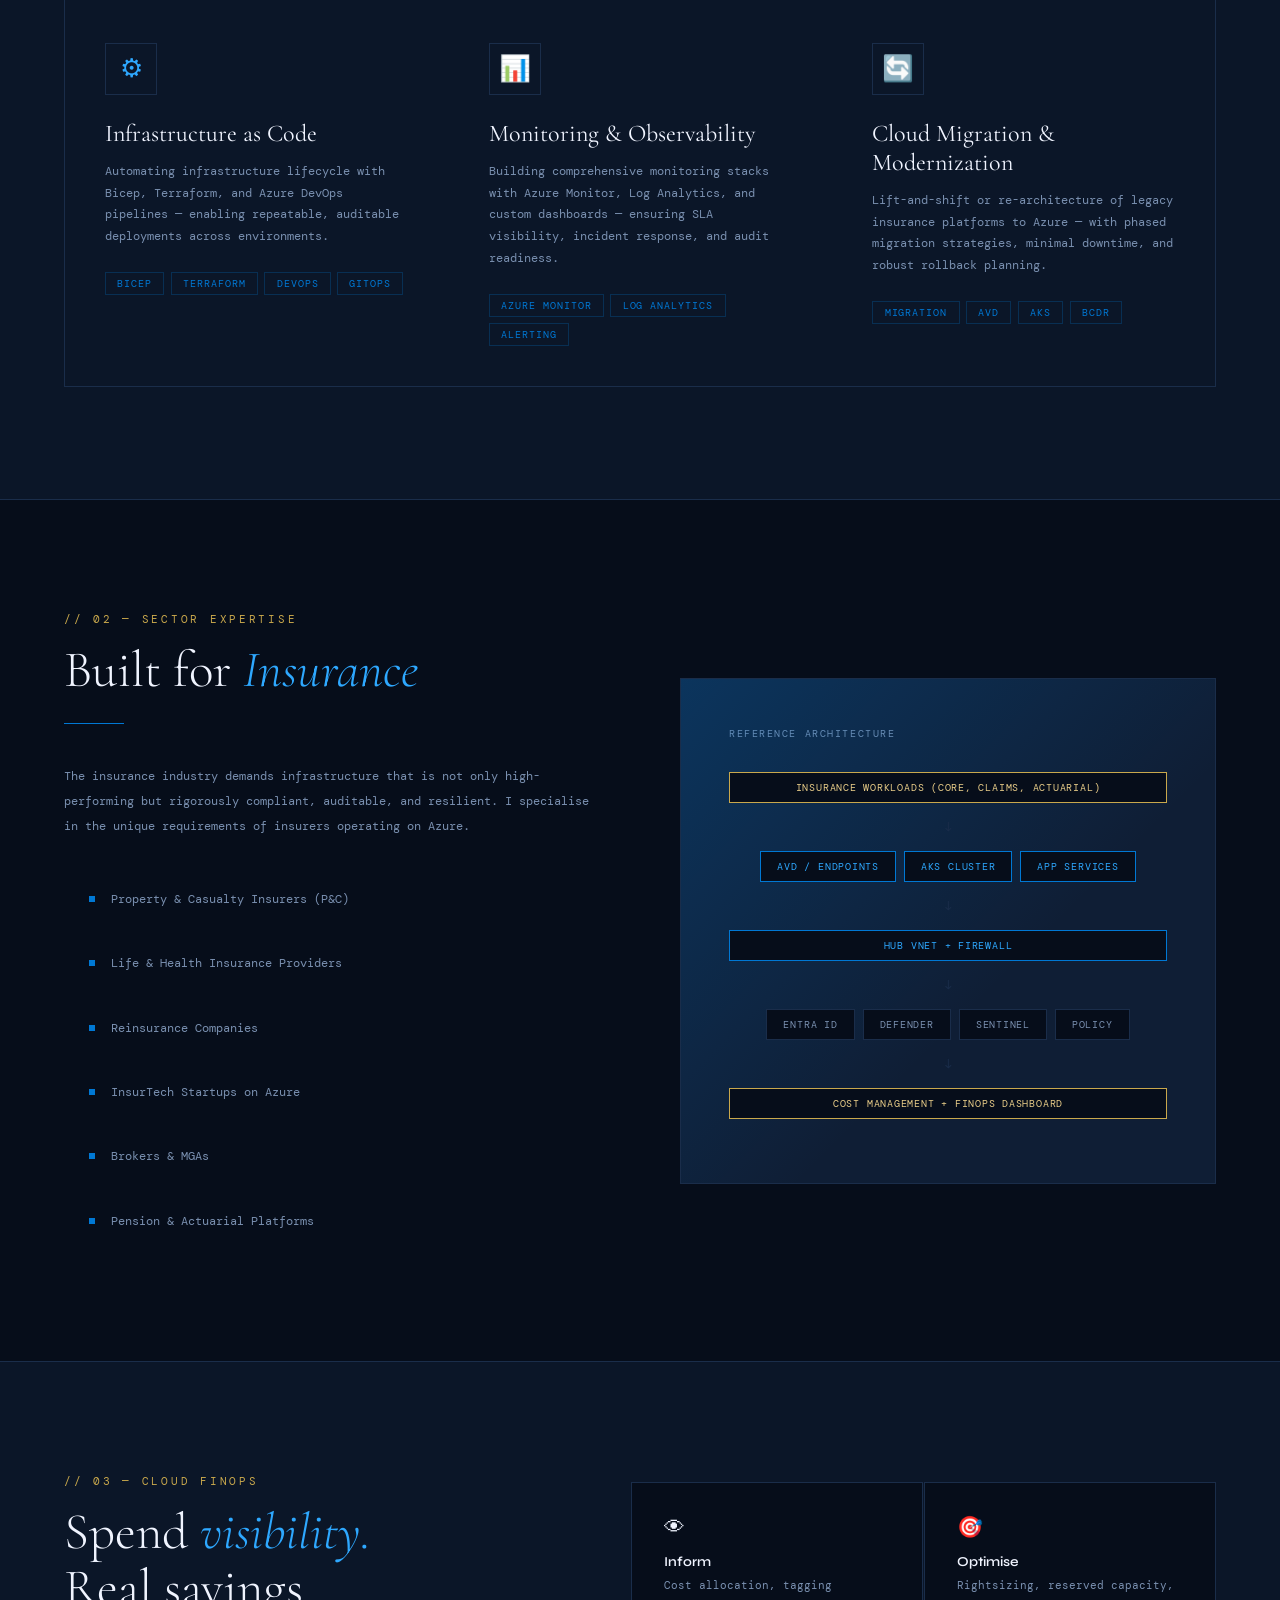
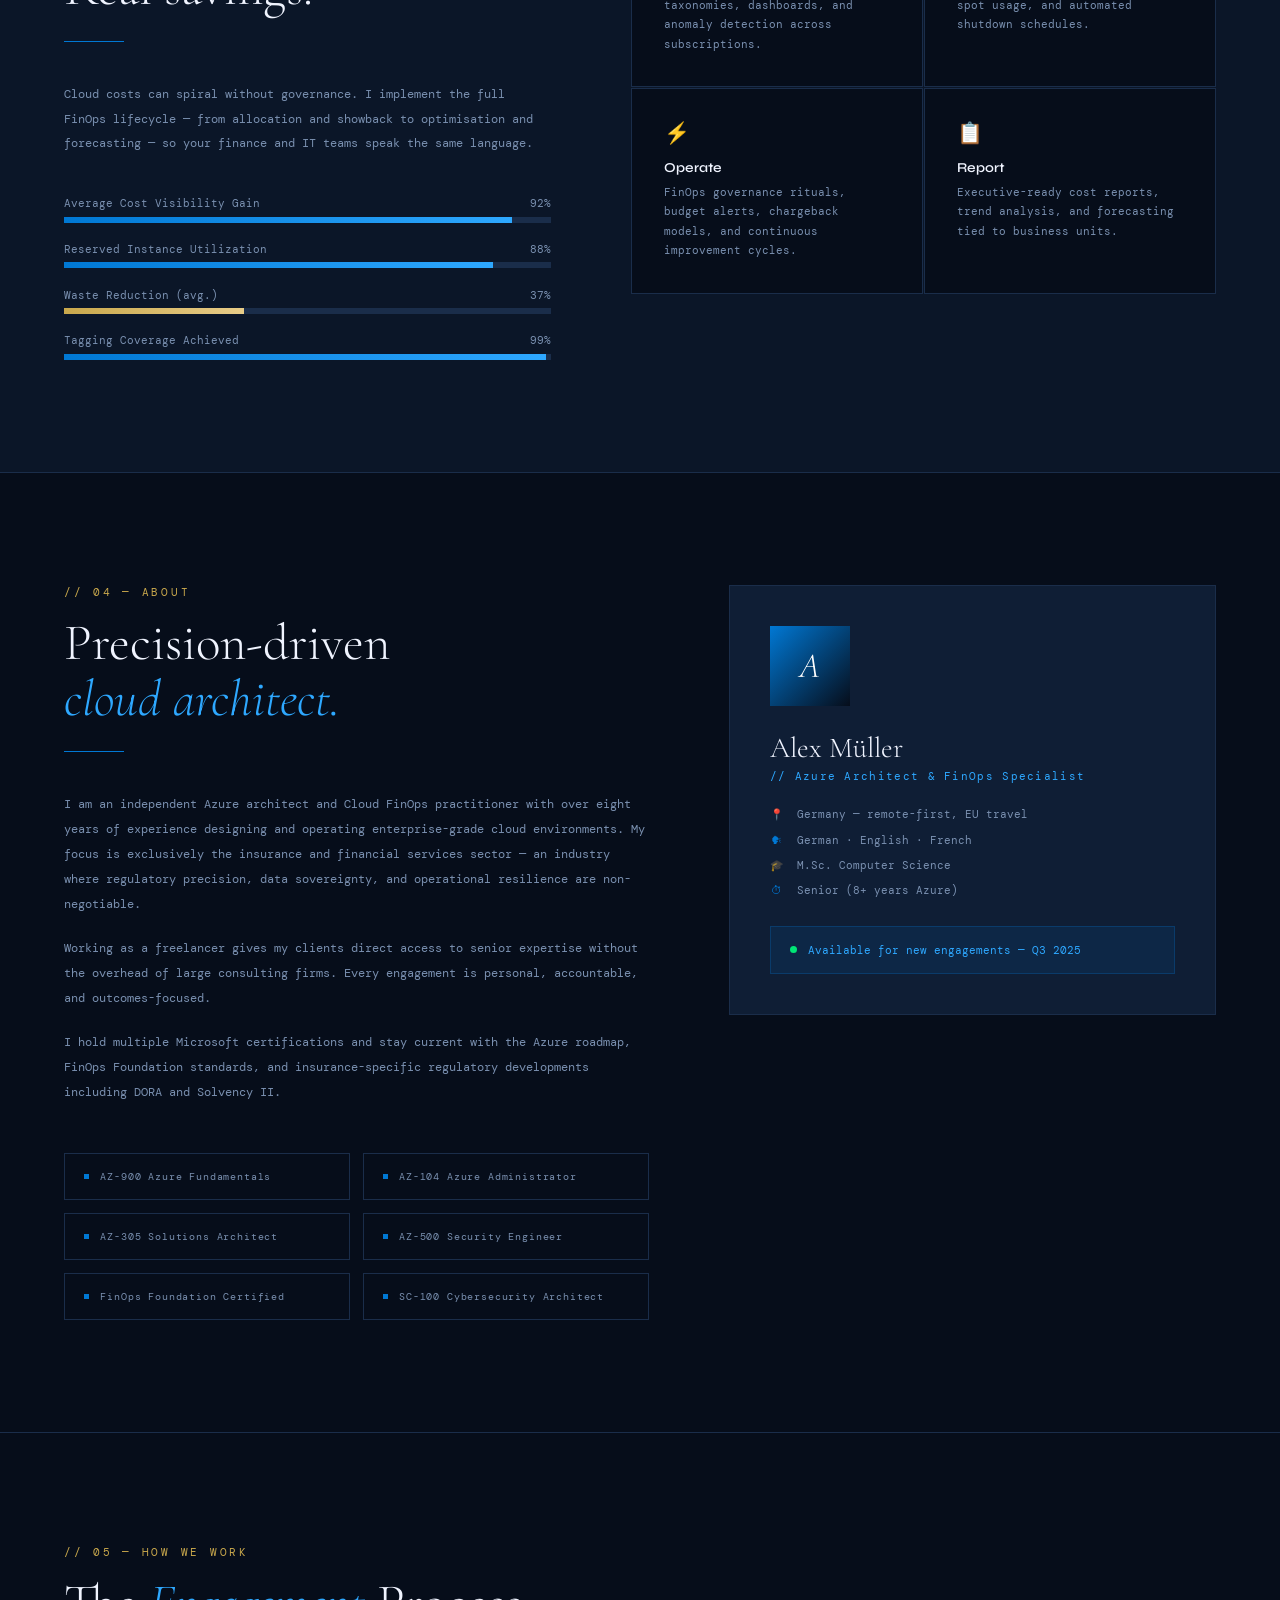
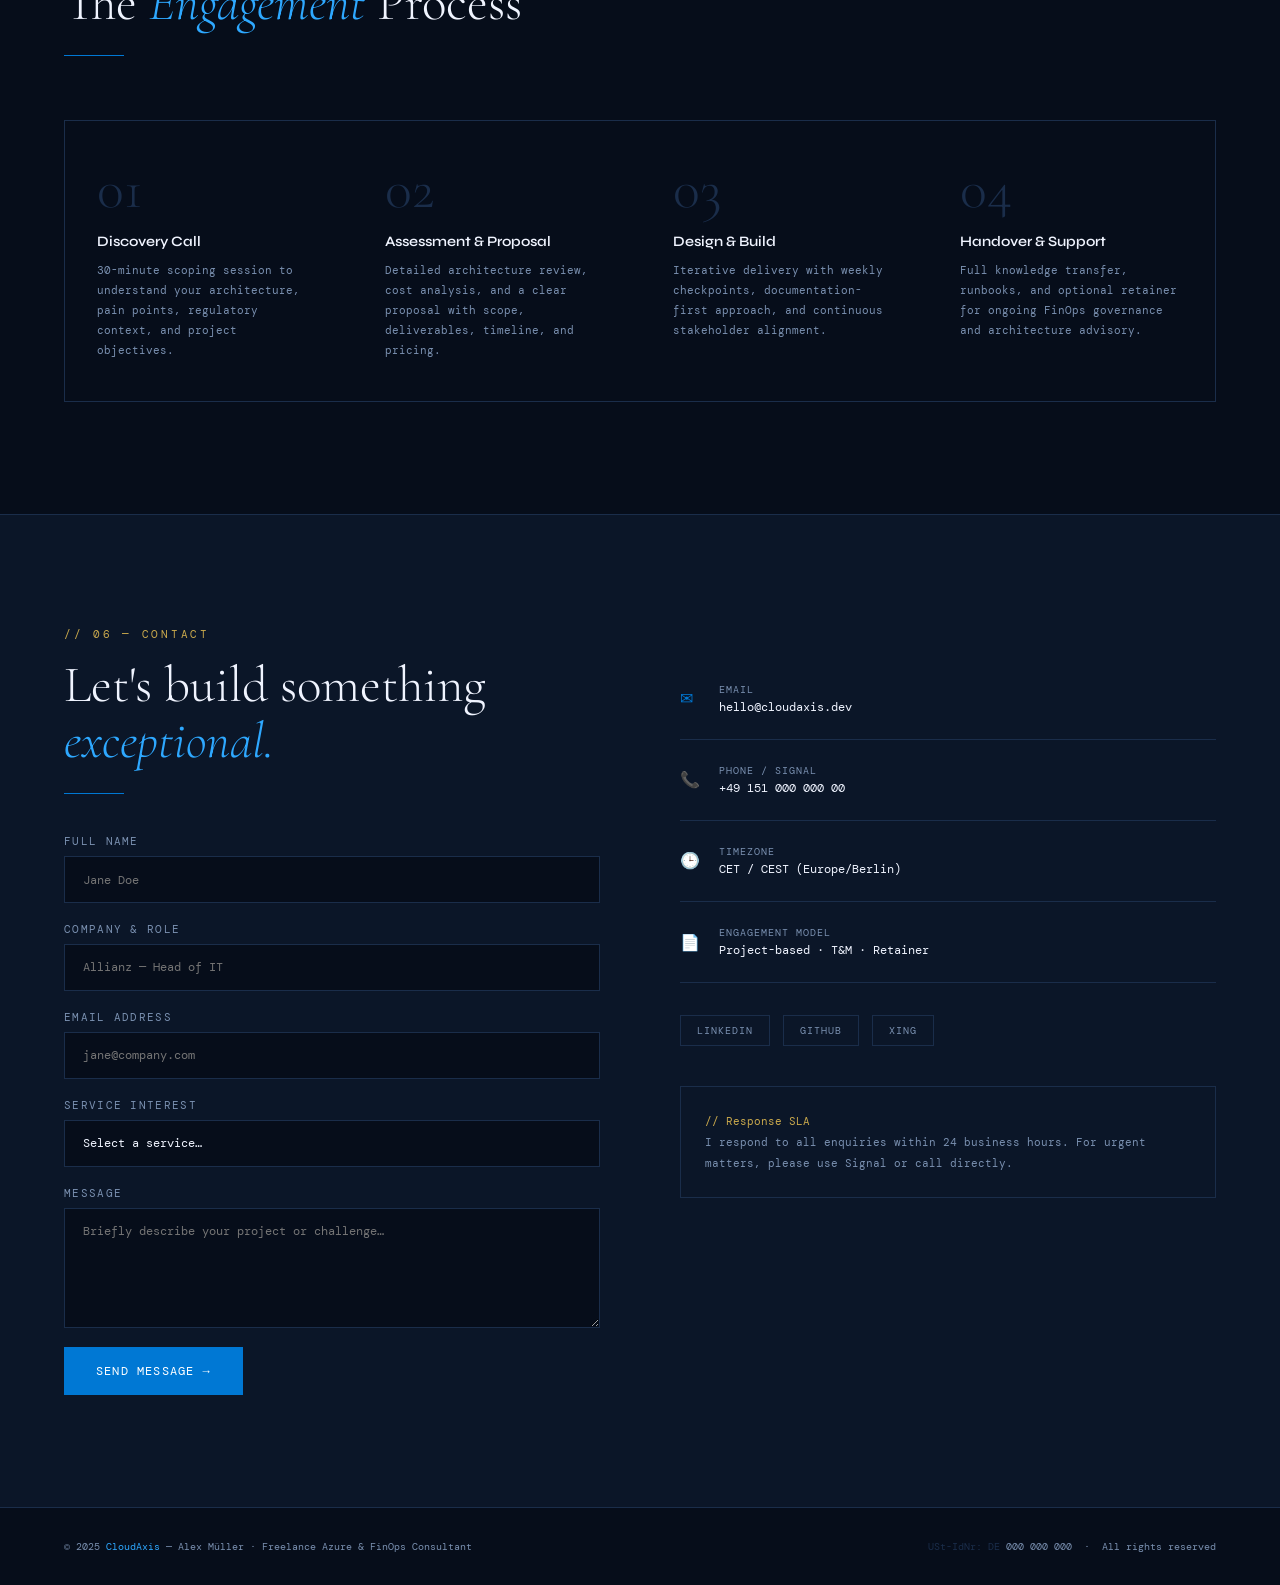
==== commit be3760bc: "Hamburger Menu" ====
--- a/index.html
+++ b/index.html
@@ -4,7 +4,7 @@
   <meta charset="UTF-8" />
   <meta name="viewport" content="width=device-width, initial-scale=1.0" />
   <meta name="description" content="Freelance Azure Infrastructure & Cloud FinOps specialist for insurance companies. Expert in Azure architecture, cost optimisation, and regulatory compliance." />
-  <meta name="author" content="Emanuel Babaian" />
+  <meta name="author" content="Alex Müller" />
 
   <title>CloudAxis — Azure &amp; FinOps for Insurance</title>
 
@@ -18,9 +18,6 @@
 </head>
 <body>
 
-  <!-- Custom Cursor 
-  <div id="cursor"></div>
-  <div id="cursor-ring"></div> -->
 
   <!-- ── Navigation ───────────────────────────────────────── -->
   <nav>
@@ -33,6 +30,9 @@
       <li><a href="#process">Process</a></li>
     </ul>
     <a class="nav-cta" href="#contact">Get in Touch</a>
+    <button class="nav-hamburger" aria-label="Toggle menu" aria-expanded="false">
+      <span></span><span></span><span></span>
+    </button>
   </nav>
 
   <!-- ── Hero ─────────────────────────────────────────────── -->
@@ -276,34 +276,34 @@
         <h2 class="section-title reveal">Precision-driven<br><em>cloud architect.</em></h2>
         <div class="divider reveal"></div>
         <div class="about-body reveal">
-          <p>I am an independent Azure architect and Cloud FinOps practitioner with over four years of experience designing and operating enterprise-grade cloud environments. My focus is exclusively the insurance and financial services sector — an industry where regulatory precision, data sovereignty, and operational resilience are non-negotiable.</p>
+          <p>I am an independent Azure architect and Cloud FinOps practitioner with over eight years of experience designing and operating enterprise-grade cloud environments. My focus is exclusively the insurance and financial services sector — an industry where regulatory precision, data sovereignty, and operational resilience are non-negotiable.</p>
           <p>Working as a freelancer gives my clients direct access to senior expertise without the overhead of large consulting firms. Every engagement is personal, accountable, and outcomes-focused.</p>
           <p>I hold multiple Microsoft certifications and stay current with the Azure roadmap, FinOps Foundation standards, and insurance-specific regulatory developments including DORA and Solvency II.</p>
         </div>
         <div class="cert-grid reveal">
-          <div class="cert"><span class="cert-dot"></span>AZ-120 Azure for SAP Workloads</div>
+          <div class="cert"><span class="cert-dot"></span>AZ-900 Azure Fundamentals</div>
           <div class="cert"><span class="cert-dot"></span>AZ-104 Azure Administrator</div>
           <div class="cert"><span class="cert-dot"></span>AZ-305 Solutions Architect</div>
           <div class="cert"><span class="cert-dot"></span>AZ-500 Security Engineer</div>
-          <div class="cert"><span class="cert-dot"></span>AZ-500 Cybersecurity Administrator</div>
-          <div class="cert"><span class="cert-dot"></span>ITIL v4 Foundation</div>
+          <div class="cert"><span class="cert-dot"></span>FinOps Foundation Certified</div>
+          <div class="cert"><span class="cert-dot"></span>SC-100 Cybersecurity Architect</div>
         </div>
       </div>
 
       <div>
         <div class="profile-panel reveal">
           <div class="profile-avatar">A</div>
-          <div class="profile-name">Emanuel Babaian</div>
+          <div class="profile-name">Alex Müller</div>
           <div class="profile-role">// Azure Architect &amp; FinOps Specialist</div>
           <div class="profile-meta">
             <div class="meta-row"><span class="meta-icon">📍</span> Germany — remote-first, EU travel</div>
-            <div class="meta-row"><span class="meta-icon">🗣</span> German · English</div>
-            <div class="meta-row"><span class="meta-icon">🎓</span> IHK geprüfter Fachinformatiker - Systemintegration</div>
-            <div class="meta-row"><span class="meta-icon">⏱</span> Senior (8+ years Azure Infrastructure + Data Center Operations)</div>
+            <div class="meta-row"><span class="meta-icon">🗣</span> German · English · French</div>
+            <div class="meta-row"><span class="meta-icon">🎓</span> M.Sc. Computer Science</div>
+            <div class="meta-row"><span class="meta-icon">⏱</span> Senior (8+ years Azure)</div>
           </div>
           <div class="profile-availability">
             <div class="avail-dot"></div>
-            Available for new engagements — Q1 2027
+            Available for new engagements — Q3 2025
           </div>
         </div>
       </div>
@@ -433,7 +433,7 @@
   <!-- ── Footer ───────────────────────────────────────────── -->
   <footer>
     <div>
-      © 2025 <span class="footer-brand">CloudAxis</span> — Emanuel Babaian · Freelance Azure &amp; FinOps Consultant
+      © 2025 <span class="footer-brand">CloudAxis</span> — Alex Müller · Freelance Azure &amp; FinOps Consultant
     </div>
     <div>
       <span class="footer-vat">USt-IdNr: DE</span> 000 000 000 &nbsp;·&nbsp; All rights reserved
--- a/assets/css/styles.css
+++ b/assets/css/styles.css
@@ -38,36 +38,9 @@
   color:        var(--white);
   font-family:  var(--font-sans);
   overflow-x:   hidden;
-  cursor:       none;
-}
-
-/* ── Custom Cursor ── 
-#cursor {
-  position:       fixed;
-  width:          10px;
-  height:         10px;
-  background:     var(--azure-lt);
-  border-radius:  50%;
-  pointer-events: none;
-  z-index:        9999;
-  transform:      translate(-50%, -50%);
-  transition:     width .2s, height .2s, background .2s;
-  mix-blend-mode: screen;
-}
-#cursor-ring {
-  position:       fixed;
-  width:          36px;
-  height:         36px;
-  border:         1px solid var(--azure);
-  border-radius:  50%;
-  pointer-events: none;
-  z-index:        9998;
-  transform:      translate(-50%, -50%);
-  transition:     transform .12s ease, width .25s, height .25s, opacity .25s;
-  opacity:        .6;
-}
-body:hover #cursor { opacity: 1; }
-*/
+  cursor:       auto;
+}
+
 
 /* ── Background Effects ── */
 /* Noise overlay */
@@ -805,3 +778,56 @@
   .finops-pillars { grid-template-columns: 1fr; }
   footer { flex-direction: column; gap: .8rem; text-align: center; }
 }
+/* ── Hamburger Button (hidden on desktop) ── */
+.nav-hamburger {
+  display:        none;
+  flex-direction: column;
+  justify-content:center;
+  gap:            5px;
+  background:     none;
+  border:         1px solid var(--border);
+  padding:        .5rem .6rem;
+  cursor:         pointer;
+  z-index:        200;
+}
+.nav-hamburger span {
+  display:    block;
+  width:      22px;
+  height:     1px;
+  background: var(--white);
+  transition: transform .3s, opacity .3s;
+}
+
+/* Animated X state */
+.nav-hamburger.open span:nth-child(1) { transform: translateY(6px) rotate(45deg); }
+.nav-hamburger.open span:nth-child(2) { opacity: 0; }
+.nav-hamburger.open span:nth-child(3) { transform: translateY(-6px) rotate(-45deg); }
+
+/* ── Mobile Menu Overlay ── */
+@media (max-width: 900px) {
+  .nav-cta       { display: none; }
+  .nav-hamburger { display: flex; }
+
+  .nav-links {
+    display:         flex;
+    flex-direction:  column;
+    align-items:     center;
+    justify-content: center;
+    gap:             2rem;
+    position:        fixed;
+    inset:           0;
+    background:      var(--navy);
+    z-index:         150;
+    opacity:         0;
+    pointer-events:  none;
+    transition:      opacity .3s ease;
+  }
+  .nav-links.open {
+    opacity:        1;
+    pointer-events: auto;
+  }
+  .nav-links a {
+    font-size:   1rem;
+    letter-spacing: .2em;
+  }
+}
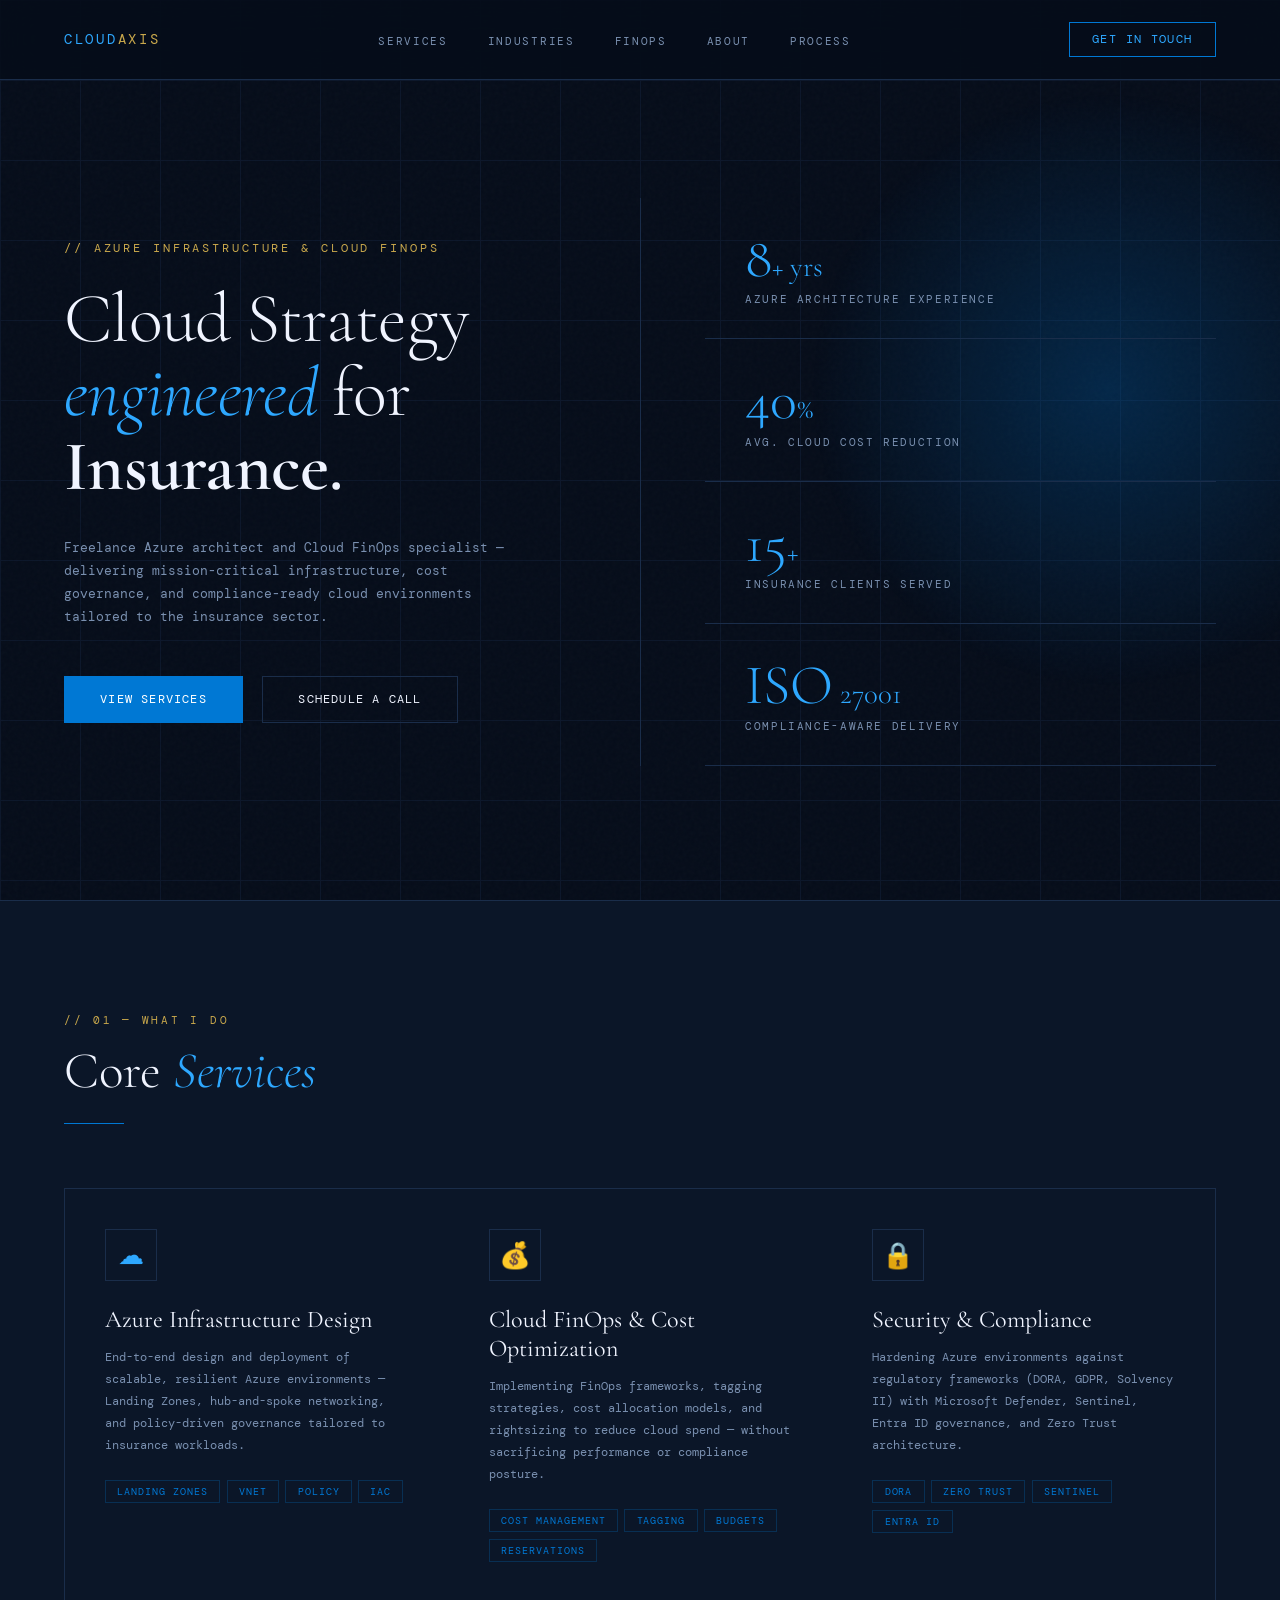
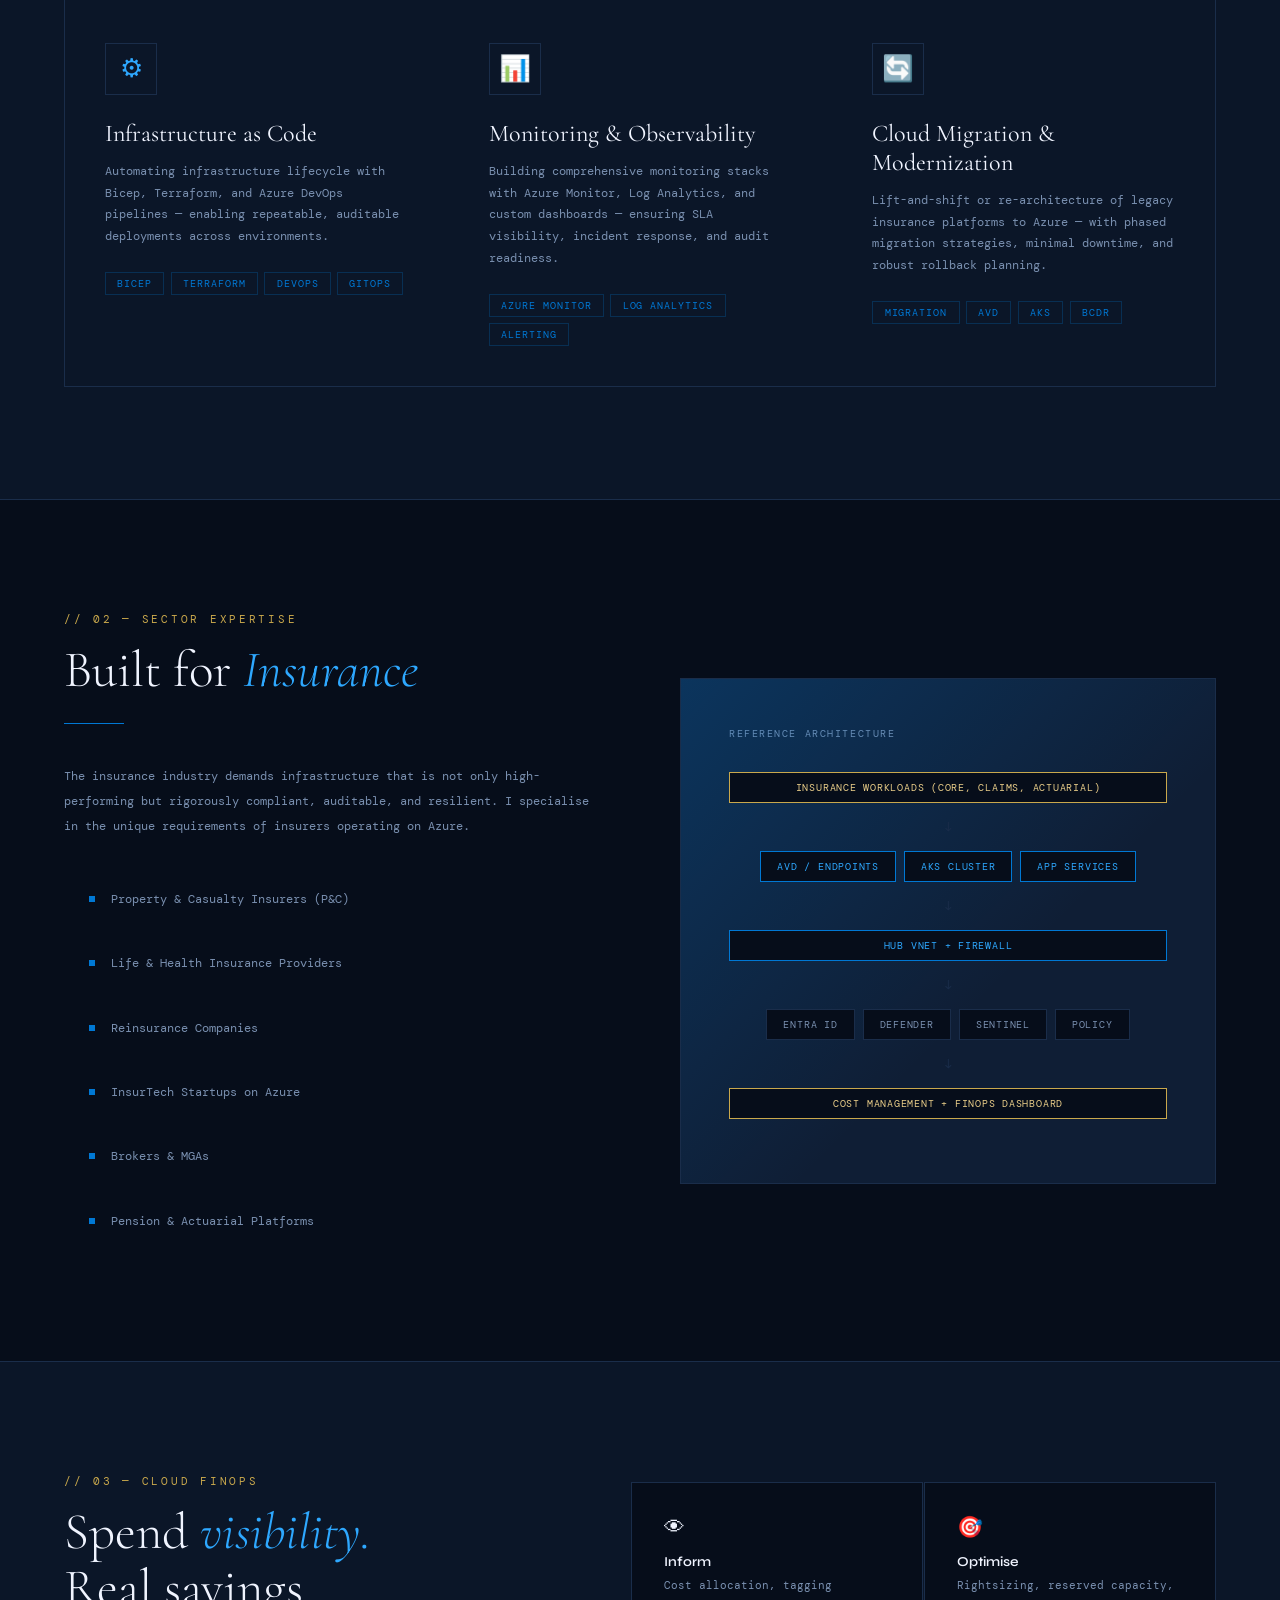
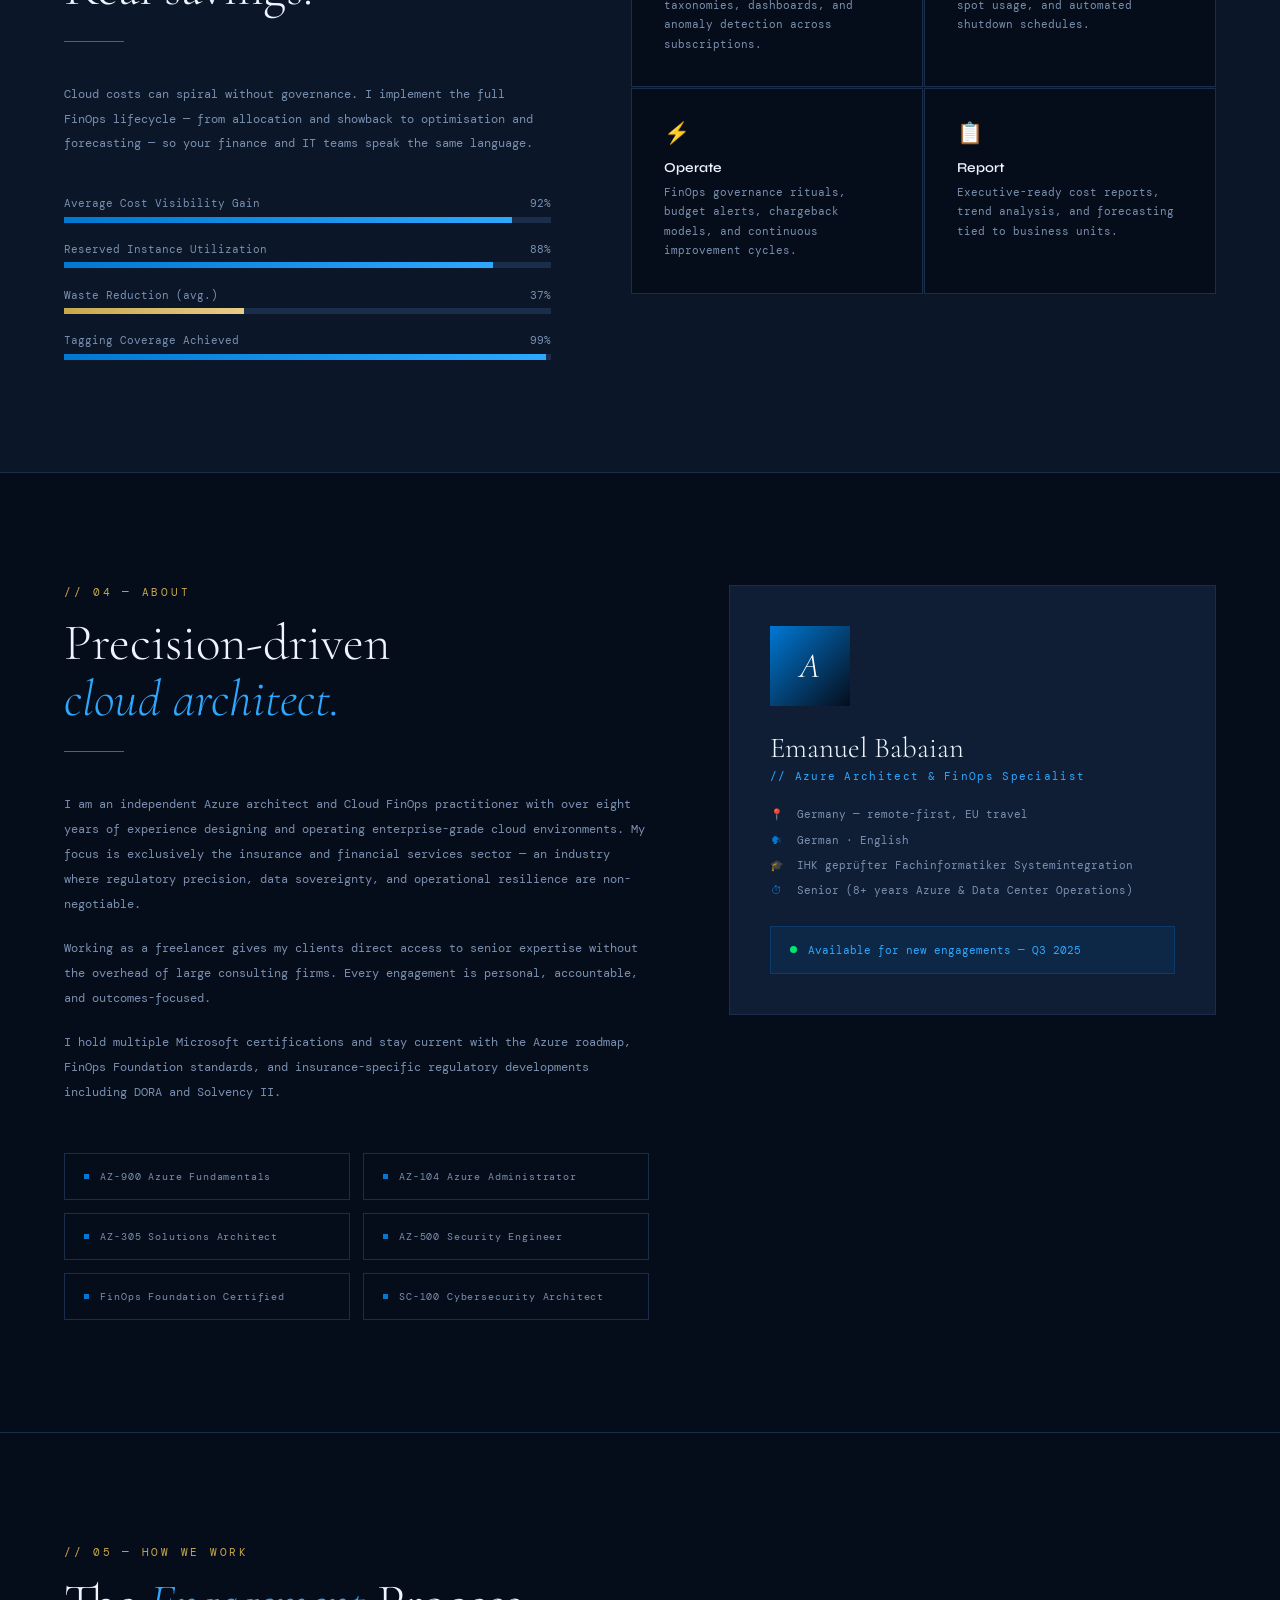
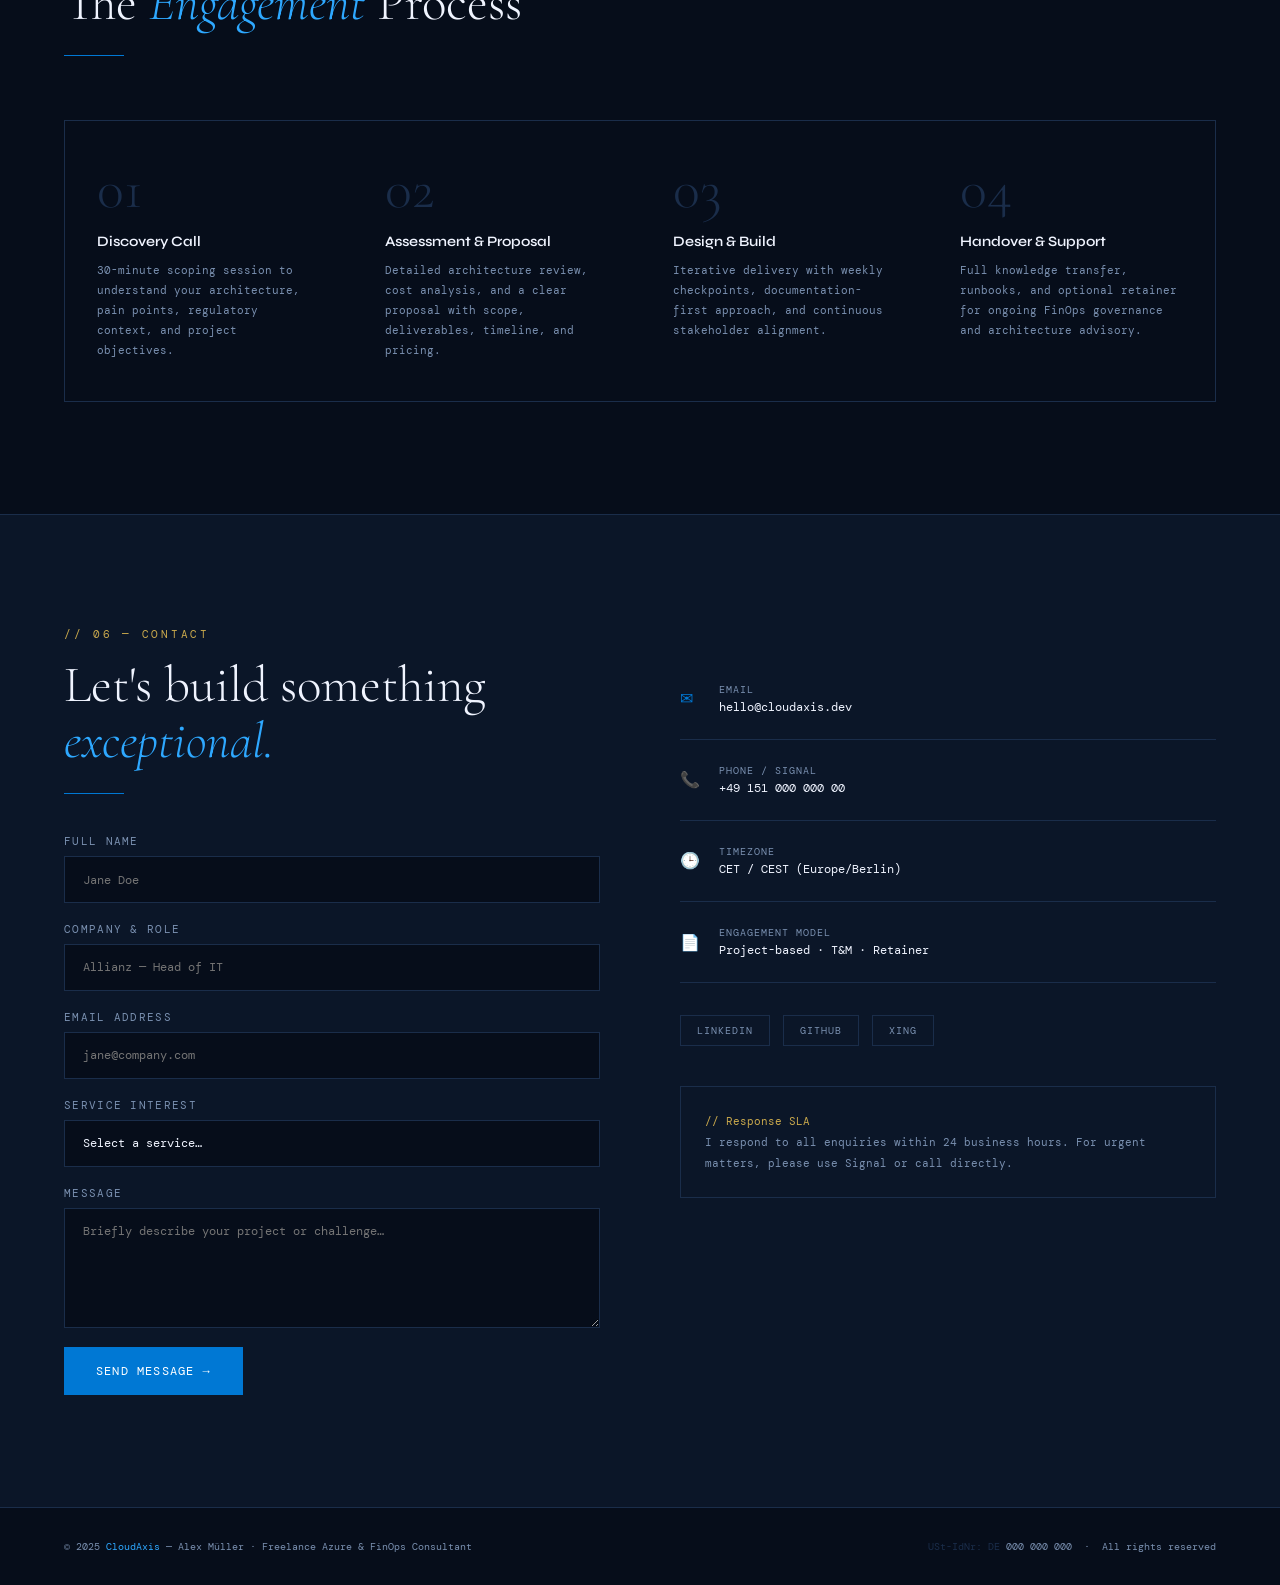
==== commit 3efe25a5: "Contacts" ====
--- a/index.html
+++ b/index.html
@@ -293,13 +293,13 @@
       <div>
         <div class="profile-panel reveal">
           <div class="profile-avatar">A</div>
-          <div class="profile-name">Alex Müller</div>
+          <div class="profile-name">Emanuel Babaian</div>
           <div class="profile-role">// Azure Architect &amp; FinOps Specialist</div>
           <div class="profile-meta">
             <div class="meta-row"><span class="meta-icon">📍</span> Germany — remote-first, EU travel</div>
-            <div class="meta-row"><span class="meta-icon">🗣</span> German · English · French</div>
-            <div class="meta-row"><span class="meta-icon">🎓</span> M.Sc. Computer Science</div>
-            <div class="meta-row"><span class="meta-icon">⏱</span> Senior (8+ years Azure)</div>
+            <div class="meta-row"><span class="meta-icon">🗣</span> German · English</div>
+            <div class="meta-row"><span class="meta-icon">🎓</span> IHK geprüfter Fachinformatiker Systemintegration</div>
+            <div class="meta-row"><span class="meta-icon">⏱</span> Senior (8+ years Azure & Data Center Operations)</div>
           </div>
           <div class="profile-availability">
             <div class="avail-dot"></div>
--- a/assets/css/styles.css
+++ b/assets/css/styles.css
@@ -753,10 +753,63 @@
 }
 .reveal.visible { opacity: 1; transform: none; }
 
+/* ── Hamburger Button (hidden on desktop) ── */
+.nav-hamburger {
+  display:         none;
+  flex-direction:  column;
+  justify-content: center;
+  gap:             5px;
+  background:      none;
+  border:          1px solid var(--border);
+  padding:         .5rem .6rem;
+  cursor:          pointer;
+  z-index:         200;
+}
+.nav-hamburger span {
+  display:    block;
+  width:      22px;
+  height:     1px;
+  background: var(--white);
+  transition: transform .3s, opacity .3s;
+}
+
+/* Animated X state */
+.nav-hamburger.open span:nth-child(1) { transform: translateY(6px) rotate(45deg); }
+.nav-hamburger.open span:nth-child(2) { opacity: 0; }
+.nav-hamburger.open span:nth-child(3) { transform: translateY(-6px) rotate(-45deg); }
+
 /* ── Responsive ── */
 @media (max-width: 900px) {
   nav { padding: 1.2rem 1.5rem; }
-  .nav-links { display: none; }
+
+  /* Hamburger visible, CTA hidden */
+  .nav-cta       { display: none; }
+  .nav-hamburger { display: flex; }
+
+  /* Nav links become full-screen overlay */
+  .nav-links {
+    display:         flex;
+    flex-direction:  column;
+    align-items:     center;
+    justify-content: center;
+    gap:             2rem;
+    position:        fixed;
+    inset:           0;
+    background:      var(--navy);
+    z-index:         150;
+    opacity:         0;
+    pointer-events:  none;
+    transition:      opacity .3s ease;
+    list-style:      none;
+  }
+  .nav-links.open {
+    opacity:        1;
+    pointer-events: auto;
+  }
+  .nav-links a {
+    font-size:      1rem;
+    letter-spacing: .2em;
+  }
 
   #hero {
     grid-template-columns: 1fr;
@@ -778,56 +831,3 @@
   .finops-pillars { grid-template-columns: 1fr; }
   footer { flex-direction: column; gap: .8rem; text-align: center; }
 }
-/* ── Hamburger Button (hidden on desktop) ── */
-.nav-hamburger {
-  display:        none;
-  flex-direction: column;
-  justify-content:center;
-  gap:            5px;
-  background:     none;
-  border:         1px solid var(--border);
-  padding:        .5rem .6rem;
-  cursor:         pointer;
-  z-index:        200;
-}
-.nav-hamburger span {
-  display:    block;
-  width:      22px;
-  height:     1px;
-  background: var(--white);
-  transition: transform .3s, opacity .3s;
-}
-
-/* Animated X state */
-.nav-hamburger.open span:nth-child(1) { transform: translateY(6px) rotate(45deg); }
-.nav-hamburger.open span:nth-child(2) { opacity: 0; }
-.nav-hamburger.open span:nth-child(3) { transform: translateY(-6px) rotate(-45deg); }
-
-/* ── Mobile Menu Overlay ── */
-@media (max-width: 900px) {
-  .nav-cta       { display: none; }
-  .nav-hamburger { display: flex; }
-
-  .nav-links {
-    display:         flex;
-    flex-direction:  column;
-    align-items:     center;
-    justify-content: center;
-    gap:             2rem;
-    position:        fixed;
-    inset:           0;
-    background:      var(--navy);
-    z-index:         150;
-    opacity:         0;
-    pointer-events:  none;
-    transition:      opacity .3s ease;
-  }
-  .nav-links.open {
-    opacity:        1;
-    pointer-events: auto;
-  }
-  .nav-links a {
-    font-size:   1rem;
-    letter-spacing: .2em;
-  }
-}
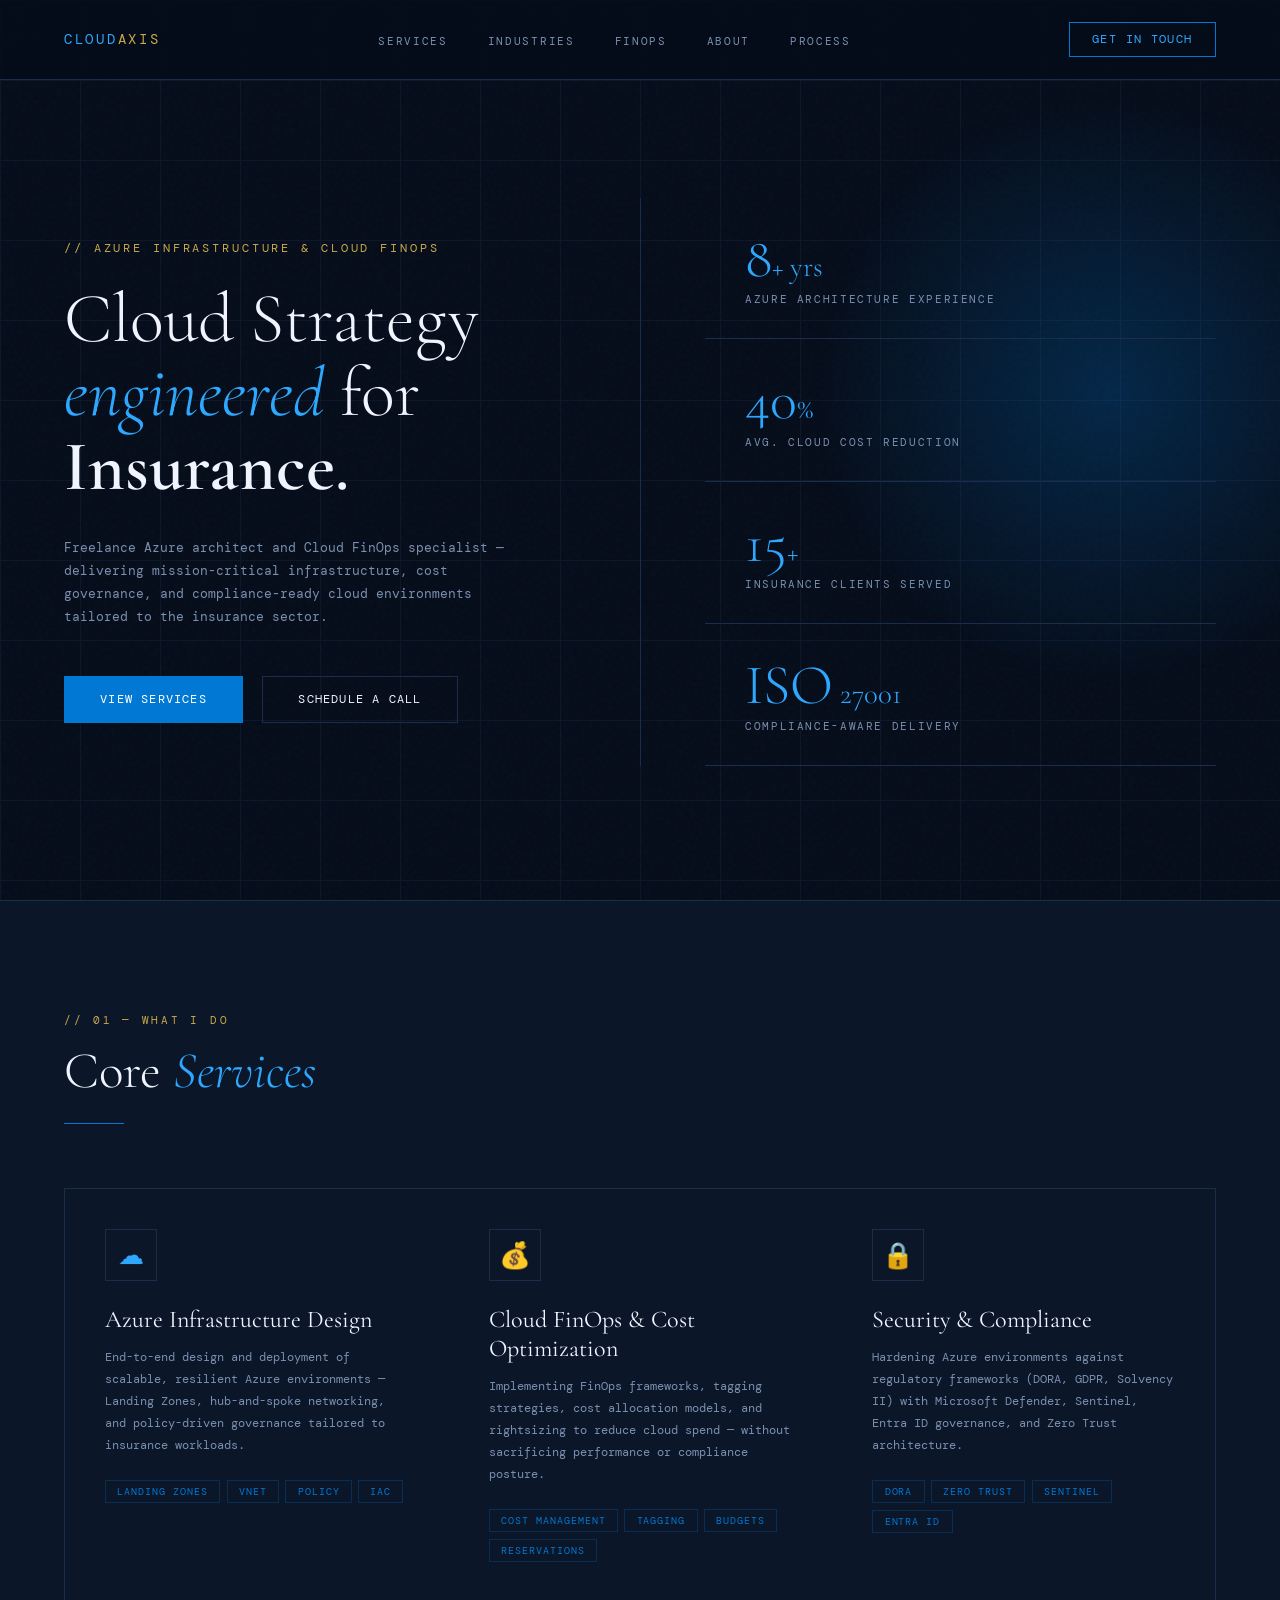
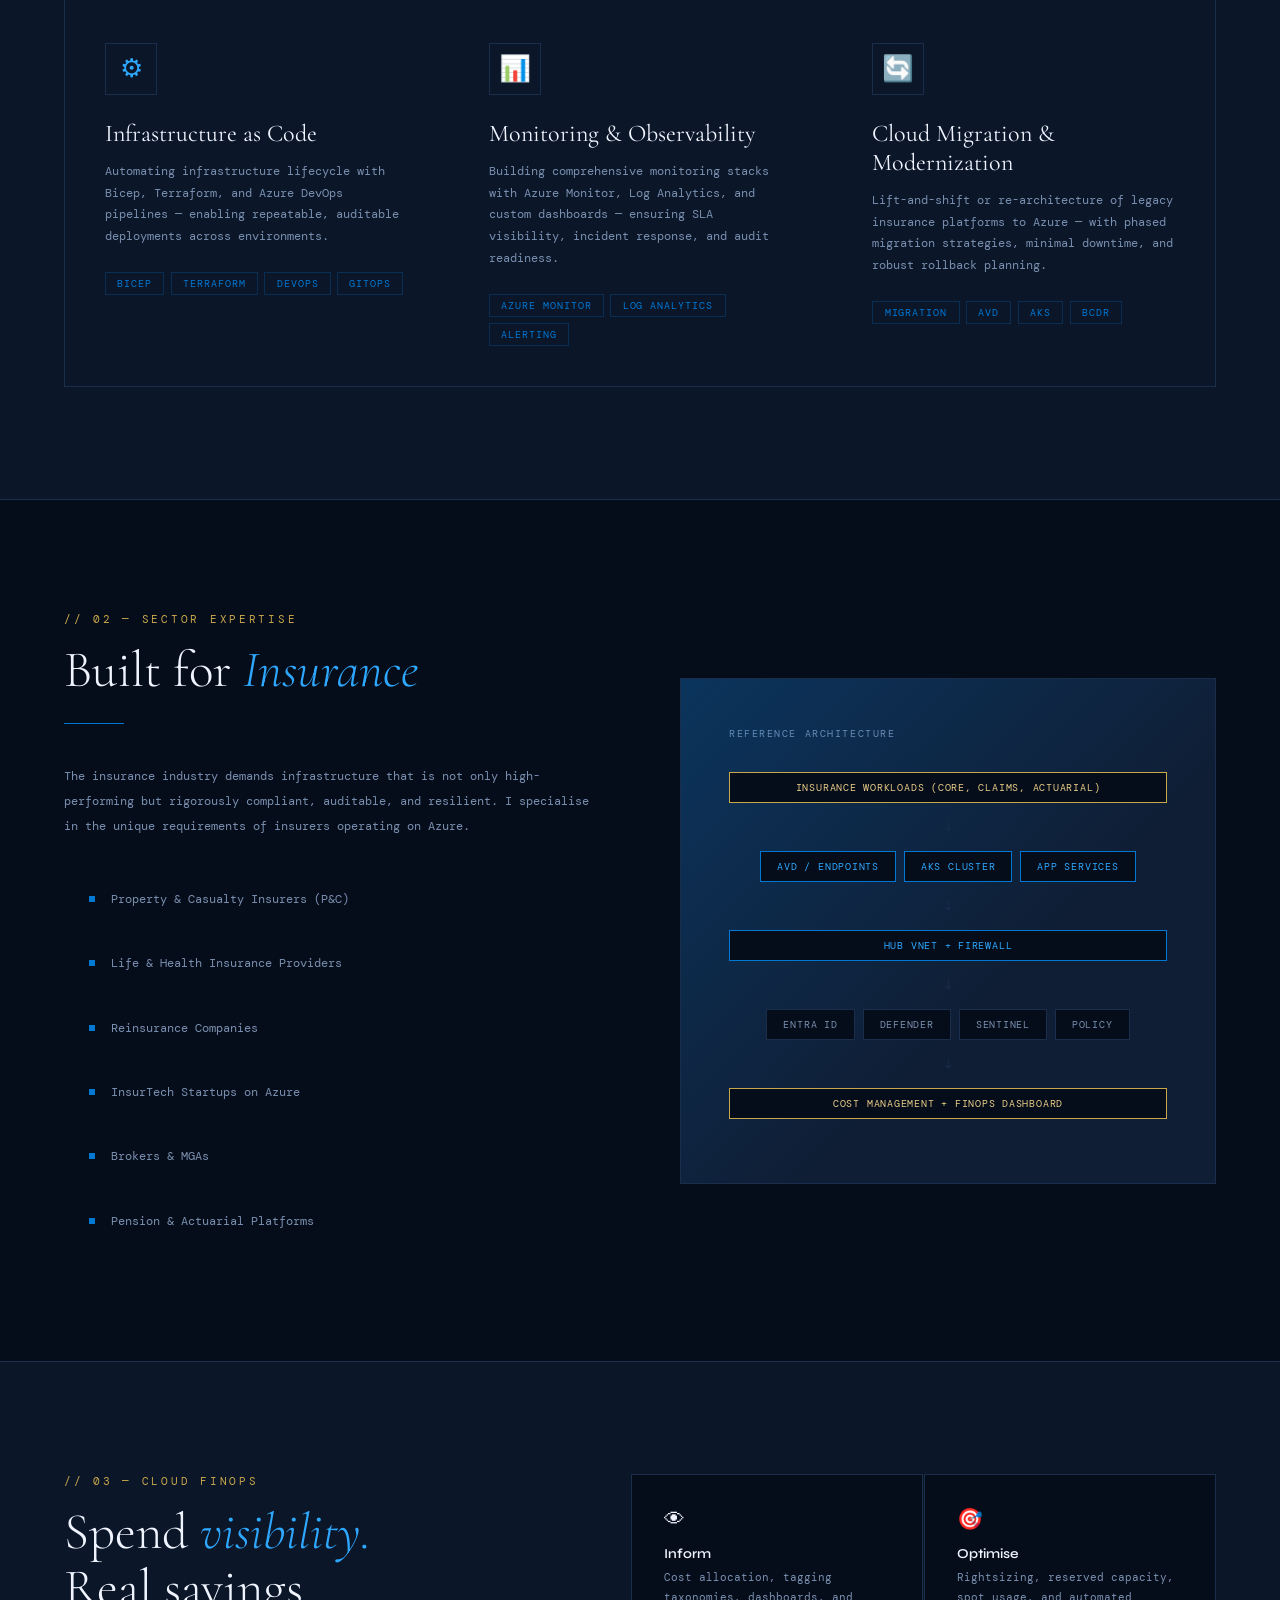
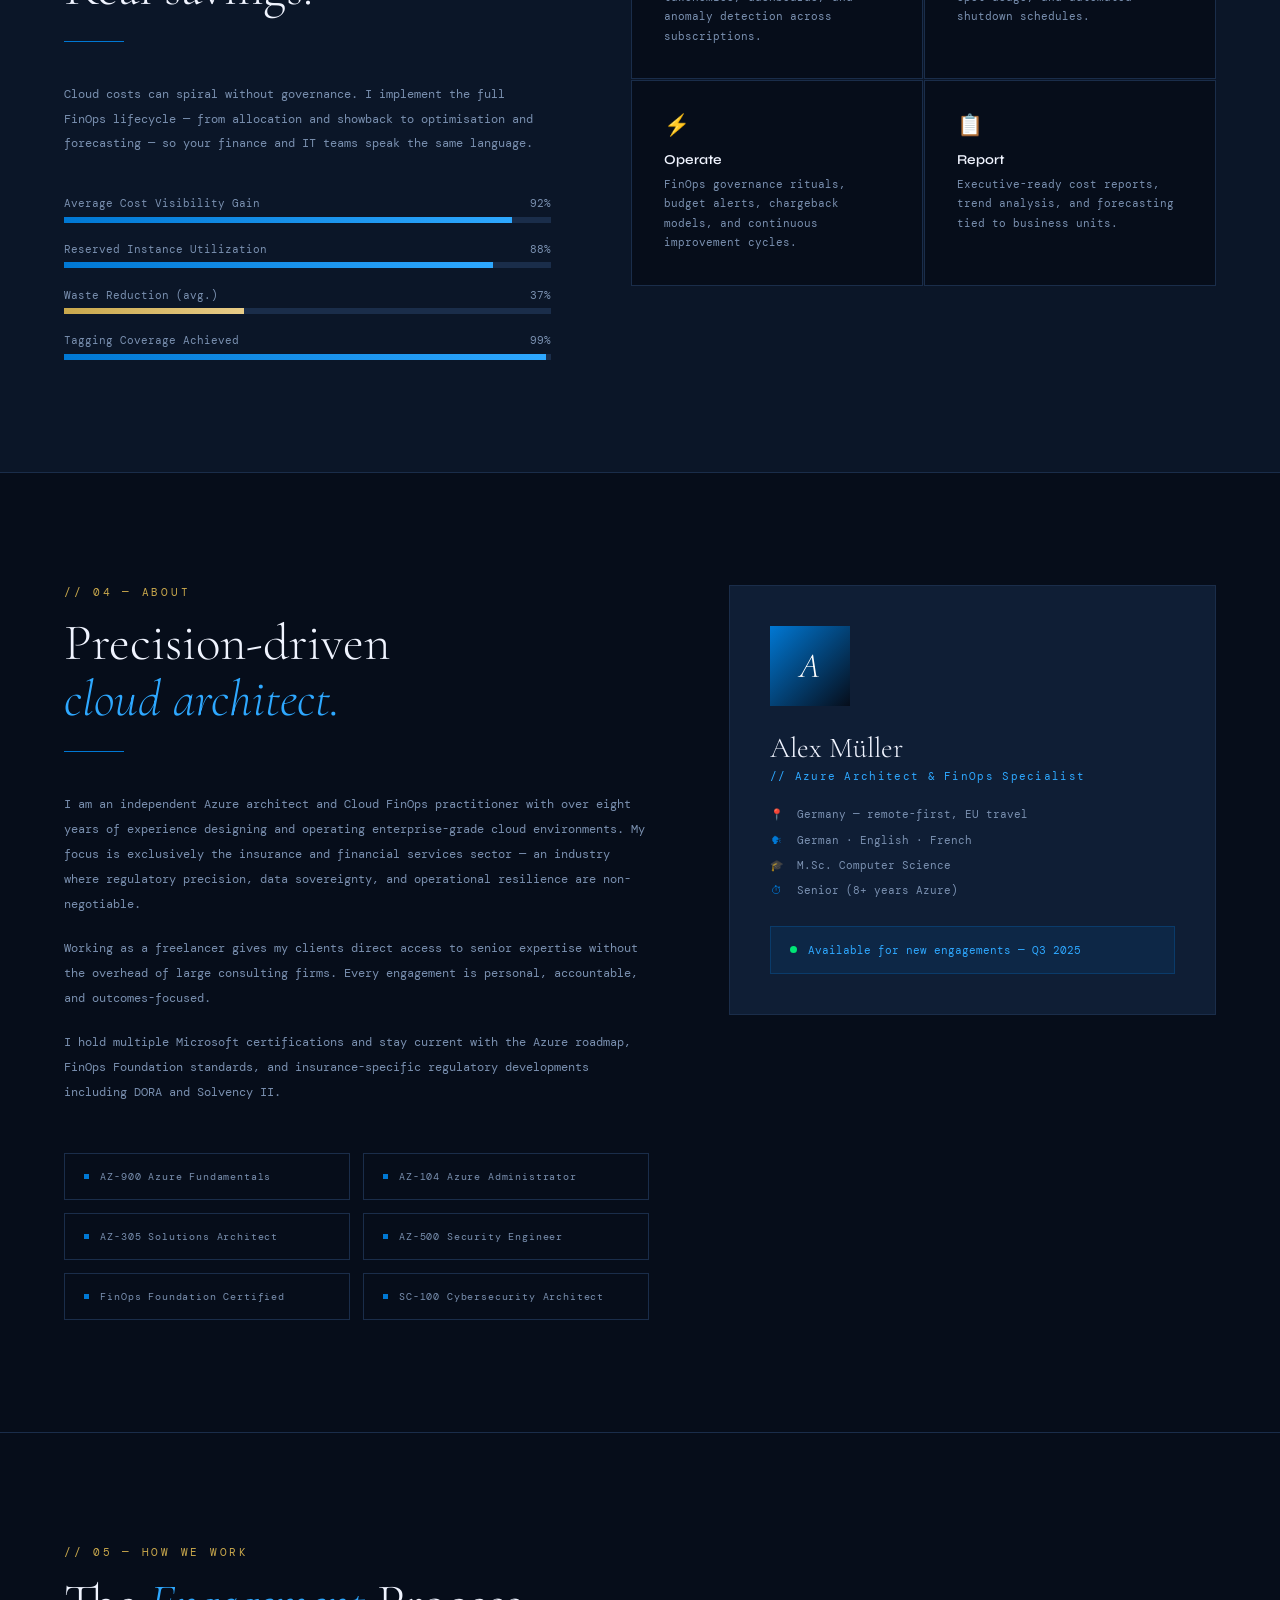
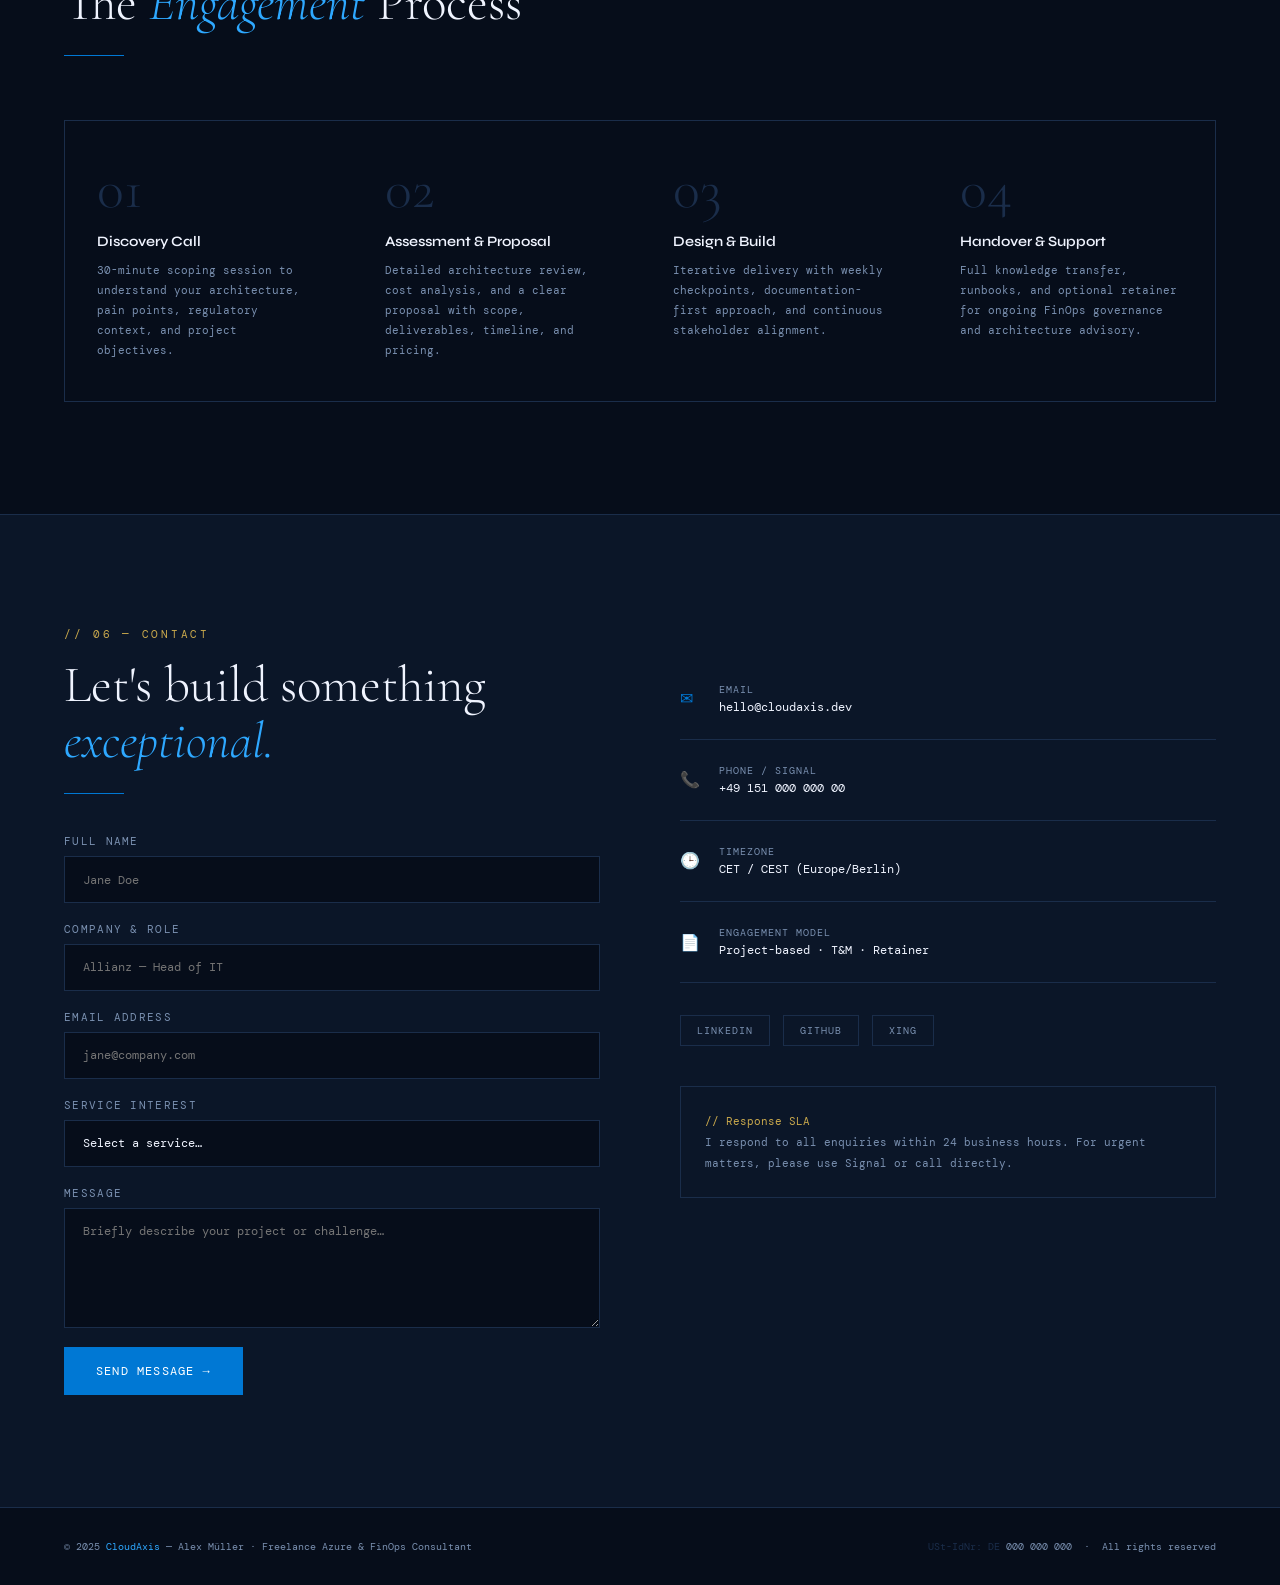
==== commit cd63514e: "Refactor" ====
--- a/index.html
+++ b/index.html
@@ -293,13 +293,13 @@
       <div>
         <div class="profile-panel reveal">
           <div class="profile-avatar">A</div>
-          <div class="profile-name">Emanuel Babaian</div>
+          <div class="profile-name">Alex Müller</div>
           <div class="profile-role">// Azure Architect &amp; FinOps Specialist</div>
           <div class="profile-meta">
             <div class="meta-row"><span class="meta-icon">📍</span> Germany — remote-first, EU travel</div>
-            <div class="meta-row"><span class="meta-icon">🗣</span> German · English</div>
-            <div class="meta-row"><span class="meta-icon">🎓</span> IHK geprüfter Fachinformatiker Systemintegration</div>
-            <div class="meta-row"><span class="meta-icon">⏱</span> Senior (8+ years Azure & Data Center Operations)</div>
+            <div class="meta-row"><span class="meta-icon">🗣</span> German · English · French</div>
+            <div class="meta-row"><span class="meta-icon">🎓</span> M.Sc. Computer Science</div>
+            <div class="meta-row"><span class="meta-icon">⏱</span> Senior (8+ years Azure)</div>
           </div>
           <div class="profile-availability">
             <div class="avail-dot"></div>
--- a/assets/css/styles.css
+++ b/assets/css/styles.css
@@ -4,12 +4,8 @@
    Updated: 2025
    ============================================================ */
 
-/* ── Reset & Box Model ── */
-*, *::before, *::after {
-  box-sizing: border-box;
-  margin: 0;
-  padding: 0;
-}
+/* ── Reset ── */
+*, *::before, *::after { box-sizing: border-box; margin: 0; padding: 0; }
 
 /* ── Design Tokens ── */
 :root {
@@ -24,7 +20,6 @@
   --white:      #f0f4ff;
   --muted:      #7a90b0;
   --border:     #1a2d4a;
-
   --font-mono:  'DM Mono', monospace;
   --font-serif: 'Cormorant Garamond', serif;
   --font-sans:  'Syne', sans-serif;
@@ -32,798 +27,326 @@
 
 /* ── Base ── */
 html { scroll-behavior: smooth; }
-
 body {
-  background:   var(--navy);
-  color:        var(--white);
-  font-family:  var(--font-sans);
-  overflow-x:   hidden;
-  cursor:       auto;
-}
-
-
-/* ── Background Effects ── */
-/* Noise overlay */
+  background:  var(--navy);
+  color:       var(--white);
+  font-family: var(--font-sans);
+  overflow-x:  hidden;
+  cursor:      auto;
+}
+
+/* ── Background: noise + grid ── */
 body::before {
-  content: '';
-  position: fixed;
-  inset: 0;
+  content: ''; position: fixed; inset: 0; pointer-events: none; z-index: 0;
   background-image: url("data:image/svg+xml,%3Csvg viewBox='0 0 256 256' xmlns='http://www.w3.org/2000/svg'%3E%3Cfilter id='n'%3E%3CfeTurbulence type='fractalNoise' baseFrequency='0.9' numOctaves='4' stitchTiles='stitch'/%3E%3C/filter%3E%3Crect width='100%25' height='100%25' filter='url(%23n)' opacity='1'/%3E%3C/svg%3E");
   opacity: .025;
-  pointer-events: none;
-  z-index: 0;
-}
-/* Grid lines */
+}
 body::after {
-  content: '';
-  position: fixed;
-  inset: 0;
-  background-image:
-    linear-gradient(var(--border) 1px, transparent 1px),
-    linear-gradient(90deg, var(--border) 1px, transparent 1px);
+  content: ''; position: fixed; inset: 0; pointer-events: none; z-index: 0;
+  background-image: linear-gradient(var(--border) 1px, transparent 1px), linear-gradient(90deg, var(--border) 1px, transparent 1px);
   background-size: 80px 80px;
   opacity: .35;
-  pointer-events: none;
-  z-index: 0;
-}
-
-/* ── Navigation ── */
+}
+
+/* ── Animations ── */
+@keyframes fadeUp  { from { opacity: 0; transform: translateY(24px); } to { opacity: 1; transform: none; } }
+@keyframes pulse   { 0%,100% { transform: scale(1); opacity: .5; } 50% { transform: scale(1.15); opacity: .8; } }
+@keyframes blink   { 0%,100% { opacity: 1; } 50% { opacity: .3; } }
+
+/* ─────────────────────────────────────────────────────────────
+   NAVIGATION
+───────────────────────────────────────────────────────────── */
 nav {
-  position:        fixed;
-  top: 0; left: 0; right: 0;
-  z-index:         100;
-  display:         flex;
-  align-items:     center;
-  justify-content: space-between;
-  padding:         1.4rem 4rem;
+  position: fixed; top: 0; left: 0; right: 0; z-index: 1000;
+  display: flex; align-items: center; justify-content: space-between;
+  padding: 1.4rem 4rem;
   backdrop-filter: blur(20px);
-  border-bottom:   1px solid var(--border);
-  background:      #060d1acc;
-}
-.nav-logo {
-  font-family:     var(--font-mono);
-  font-size:       .85rem;
-  letter-spacing:  .2em;
-  color:           var(--azure-lt);
-}
+  border-bottom: 1px solid var(--border);
+  background: #060d1acc;
+}
+.nav-logo { font-family: var(--font-mono); font-size: .85rem; letter-spacing: .2em; color: var(--azure-lt); }
 .nav-logo span { color: var(--gold); }
 
-.nav-links {
-  display:    flex;
-  gap:        2.5rem;
-  list-style: none;
-}
+.nav-links { display: flex; gap: 2.5rem; list-style: none; }
 .nav-links a {
-  font-family:    var(--font-mono);
-  font-size:      .7rem;
-  letter-spacing: .15em;
-  color:          var(--muted);
-  text-decoration:none;
-  text-transform: uppercase;
-  transition:     color .2s;
+  font-family: var(--font-mono); font-size: .7rem; letter-spacing: .15em;
+  color: var(--muted); text-decoration: none; text-transform: uppercase;
+  transition: color .2s;
 }
 .nav-links a:hover { color: var(--white); }
 
 .nav-cta {
-  font-family:    var(--font-mono);
-  font-size:      .72rem;
-  letter-spacing: .12em;
-  color:          var(--azure-lt);
-  border:         1px solid var(--azure);
-  padding:        .55rem 1.4rem;
-  text-decoration:none;
-  text-transform: uppercase;
-  transition:     background .2s, color .2s;
+  font-family: var(--font-mono); font-size: .72rem; letter-spacing: .12em;
+  color: var(--azure-lt); border: 1px solid var(--azure);
+  padding: .55rem 1.4rem; text-decoration: none; text-transform: uppercase;
+  transition: background .2s, color .2s;
 }
 .nav-cta:hover { background: var(--azure); color: #fff; }
 
-/* ── Animations ── */
-@keyframes fadeUp {
-  from { opacity: 0; transform: translateY(24px); }
-  to   { opacity: 1; transform: translateY(0); }
-}
-@keyframes pulse {
-  0%, 100% { transform: scale(1);    opacity: .5; }
-  50%       { transform: scale(1.15); opacity: .8; }
-}
-@keyframes blink {
-  0%, 100% { opacity: 1; }
-  50%       { opacity: .3; }
-}
-
-/* ── Hero ── */
+/* Hamburger — hidden on desktop */
+.nav-hamburger {
+  display: none;
+  flex-direction: column; justify-content: center; gap: 5px;
+  background: none; border: 1px solid var(--border);
+  padding: .5rem .6rem; cursor: pointer;
+  z-index: 1100;
+}
+.nav-hamburger span {
+  display: block; width: 22px; height: 1px;
+  background: var(--white); transition: transform .3s, opacity .3s;
+}
+.nav-hamburger.open span:nth-child(1) { transform: translateY(6px) rotate(45deg); }
+.nav-hamburger.open span:nth-child(2) { opacity: 0; }
+.nav-hamburger.open span:nth-child(3) { transform: translateY(-6px) rotate(-45deg); }
+
+/* ─────────────────────────────────────────────────────────────
+   HERO
+───────────────────────────────────────────────────────────── */
 #hero {
-  min-height:            100vh;
-  display:               grid;
-  grid-template-columns: 1fr 1fr;
-  align-items:           center;
-  padding:               10rem 4rem 6rem;
-  position:              relative;
-  overflow:              hidden;
+  min-height: 100vh; display: grid; grid-template-columns: 1fr 1fr;
+  align-items: center; padding: 10rem 4rem 6rem;
+  position: relative; overflow: hidden;
 }
 .hero-glow {
-  position:       absolute;
-  right: -10%; top: 10%;
-  width:          600px;
-  height:         600px;
-  background:     radial-gradient(circle, var(--azure-glow) 0%, transparent 70%);
-  pointer-events: none;
-  animation:      pulse 6s ease-in-out infinite;
+  position: absolute; right: -10%; top: 10%;
+  width: 600px; height: 600px;
+  background: radial-gradient(circle, var(--azure-glow) 0%, transparent 70%);
+  pointer-events: none; animation: pulse 6s ease-in-out infinite;
 }
 .hero-eyebrow {
-  font-family:    var(--font-mono);
-  font-size:      .72rem;
-  letter-spacing: .25em;
-  color:          var(--gold);
-  text-transform: uppercase;
-  margin-bottom:  1.6rem;
-  opacity:        0;
-  animation:      fadeUp .8s .2s forwards;
+  font-family: var(--font-mono); font-size: .72rem; letter-spacing: .25em;
+  color: var(--gold); text-transform: uppercase; margin-bottom: 1.6rem;
+  opacity: 0; animation: fadeUp .8s .2s forwards;
 }
 .hero-title {
-  font-family:    var(--font-serif);
-  font-weight:    300;
-  font-size:      clamp(3.2rem, 5.5vw, 5.8rem);
-  line-height:    1.05;
-  letter-spacing: -.01em;
-  opacity:        0;
-  animation:      fadeUp .8s .4s forwards;
+  font-family: var(--font-serif); font-weight: 300;
+  font-size: clamp(3.2rem, 5.5vw, 5.8rem); line-height: 1.05;
+  opacity: 0; animation: fadeUp .8s .4s forwards;
 }
 .hero-title em     { font-style: italic; color: var(--azure-lt); }
 .hero-title strong { font-weight: 600; display: block; }
-
 .hero-sub {
-  margin-top:  2rem;
-  font-family: var(--font-mono);
-  font-size:   .8rem;
-  color:       var(--muted);
-  line-height: 1.8;
-  max-width:   460px;
-  opacity:     0;
-  animation:   fadeUp .8s .6s forwards;
+  margin-top: 2rem; font-family: var(--font-mono); font-size: .8rem;
+  color: var(--muted); line-height: 1.8; max-width: 460px;
+  opacity: 0; animation: fadeUp .8s .6s forwards;
 }
 .hero-actions {
-  display:    flex;
-  gap:        1.2rem;
-  margin-top: 3rem;
-  opacity:    0;
-  animation:  fadeUp .8s .8s forwards;
-}
-
-/* Buttons */
+  display: flex; gap: 1.2rem; margin-top: 3rem;
+  opacity: 0; animation: fadeUp .8s .8s forwards;
+}
 .btn-primary {
-  background:     var(--azure);
-  color:          #fff;
-  font-family:    var(--font-mono);
-  font-size:      .75rem;
-  letter-spacing: .1em;
-  padding:        .9rem 2.2rem;
-  text-decoration:none;
-  text-transform: uppercase;
-  border:         1px solid var(--azure);
-  transition:     background .2s, transform .15s;
+  background: var(--azure); color: #fff;
+  font-family: var(--font-mono); font-size: .75rem; letter-spacing: .1em;
+  padding: .9rem 2.2rem; text-decoration: none; text-transform: uppercase;
+  border: 1px solid var(--azure); transition: background .2s, transform .15s;
 }
 .btn-primary:hover { background: var(--azure-lt); transform: translateY(-2px); }
-
 .btn-outline {
-  color:          var(--white);
-  border:         1px solid var(--border);
-  font-family:    var(--font-mono);
-  font-size:      .75rem;
-  letter-spacing: .1em;
-  padding:        .9rem 2.2rem;
-  text-decoration:none;
-  text-transform: uppercase;
-  transition:     border-color .2s, transform .15s;
+  color: var(--white); border: 1px solid var(--border);
+  font-family: var(--font-mono); font-size: .75rem; letter-spacing: .1em;
+  padding: .9rem 2.2rem; text-decoration: none; text-transform: uppercase;
+  transition: border-color .2s, transform .15s;
 }
 .btn-outline:hover { border-color: var(--azure); transform: translateY(-2px); }
 
-/* Hero Stats Panel */
 .hero-right {
-  display:        flex;
-  flex-direction: column;
-  gap:            1px;
-  padding-left:   4rem;
-  border-left:    1px solid var(--border);
-  opacity:        0;
-  animation:      fadeUp .8s 1s forwards;
+  display: flex; flex-direction: column; gap: 1px;
+  padding-left: 4rem; border-left: 1px solid var(--border);
+  opacity: 0; animation: fadeUp .8s 1s forwards;
 }
 .stat-card {
-  padding:    2rem 2.5rem;
-  border-bottom: 1px solid var(--border);
-  position:   relative;
-  overflow:   hidden;
-  transition: background .2s;
+  padding: 2rem 2.5rem; border-bottom: 1px solid var(--border);
+  position: relative; overflow: hidden; transition: background .2s;
 }
 .stat-card:hover { background: var(--navy-card); }
 .stat-card::before {
-  content:          '';
-  position:         absolute;
-  left: 0; top: 0; bottom: 0;
-  width:            3px;
-  background:       var(--azure);
-  transform:        scaleY(0);
-  transform-origin: top;
-  transition:       transform .35s;
+  content: ''; position: absolute; left: 0; top: 0; bottom: 0; width: 3px;
+  background: var(--azure); transform: scaleY(0); transform-origin: top; transition: transform .35s;
 }
 .stat-card:hover::before { transform: scaleY(1); }
-
-.stat-num {
-  font-family:  var(--font-serif);
-  font-size:    3.5rem;
-  font-weight:  300;
-  color:        var(--azure-lt);
-  line-height:  1;
-}
+.stat-num { font-family: var(--font-serif); font-size: 3.5rem; font-weight: 300; color: var(--azure-lt); line-height: 1; }
 .stat-num span { font-size: 1.8rem; }
-.stat-label {
-  font-family:    var(--font-mono);
-  font-size:      .68rem;
-  letter-spacing: .15em;
-  color:          var(--muted);
-  text-transform: uppercase;
-  margin-top:     .4rem;
-}
-
-/* ── Section Commons ── */
+.stat-label { font-family: var(--font-mono); font-size: .68rem; letter-spacing: .15em; color: var(--muted); text-transform: uppercase; margin-top: .4rem; }
+
+/* ─────────────────────────────────────────────────────────────
+   SECTION COMMONS
+───────────────────────────────────────────────────────────── */
 section { position: relative; z-index: 1; }
-
-.section-wrap {
-  max-width: 1280px;
-  margin:    0 auto;
-  padding:   7rem 4rem;
-}
-.section-tag {
-  font-family:    var(--font-mono);
-  font-size:      .68rem;
-  letter-spacing: .25em;
-  color:          var(--gold);
-  text-transform: uppercase;
-  margin-bottom:  1rem;
-}
-.section-title {
-  font-family:  var(--font-serif);
-  font-weight:  300;
-  font-size:    clamp(2.4rem, 4vw, 3.8rem);
-  line-height:  1.1;
-}
+.section-wrap { max-width: 1280px; margin: 0 auto; padding: 7rem 4rem; }
+.section-tag  { font-family: var(--font-mono); font-size: .68rem; letter-spacing: .25em; color: var(--gold); text-transform: uppercase; margin-bottom: 1rem; }
+.section-title { font-family: var(--font-serif); font-weight: 300; font-size: clamp(2.4rem,4vw,3.8rem); line-height: 1.1; }
 .section-title em { font-style: italic; color: var(--azure-lt); }
-
-.divider {
-  width:      60px;
-  height:     1px;
-  background: var(--azure);
-  margin:     1.5rem 0 2.5rem;
-}
-
-/* ── Services ── */
-#services {
-  background:    var(--navy-mid);
-  border-top:    1px solid var(--border);
-  border-bottom: 1px solid var(--border);
-}
-.services-grid {
-  display:               grid;
-  grid-template-columns: repeat(3, 1fr);
-  gap:                   1px;
-  margin-top:            4rem;
-  border:                1px solid var(--border);
-}
-.srv-card {
-  padding:    2.5rem;
-  position:   relative;
-  overflow:   hidden;
-  transition: background .25s;
-  background: var(--navy-mid);
-}
+.divider { width: 60px; height: 1px; background: var(--azure); margin: 1.5rem 0 2.5rem; }
+
+/* ─────────────────────────────────────────────────────────────
+   SERVICES
+───────────────────────────────────────────────────────────── */
+#services { background: var(--navy-mid); border-top: 1px solid var(--border); border-bottom: 1px solid var(--border); }
+.services-grid { display: grid; grid-template-columns: repeat(3,1fr); gap: 1px; margin-top: 4rem; border: 1px solid var(--border); }
+.srv-card { padding: 2.5rem; position: relative; overflow: hidden; transition: background .25s; background: var(--navy-mid); }
 .srv-card:hover { background: var(--navy-card); }
 .srv-icon {
-  font-size:       1.6rem;
-  margin-bottom:   1.5rem;
-  width:           52px;
-  height:          52px;
-  display:         flex;
-  align-items:     center;
-  justify-content: center;
-  border:          1px solid var(--border);
-  color:           var(--azure-lt);
-  transition:      border-color .25s, background .25s;
+  font-size: 1.6rem; margin-bottom: 1.5rem; width: 52px; height: 52px;
+  display: flex; align-items: center; justify-content: center;
+  border: 1px solid var(--border); color: var(--azure-lt); transition: border-color .25s, background .25s;
 }
 .srv-card:hover .srv-icon { border-color: var(--azure); background: var(--azure-glow); }
-
-.srv-title {
-  font-family:  var(--font-serif);
-  font-size:    1.5rem;
-  font-weight:  400;
-  margin-bottom:.8rem;
-}
-.srv-desc {
-  font-family: var(--font-mono);
-  font-size:   .72rem;
-  color:       var(--muted);
-  line-height: 1.9;
-}
-.srv-tags {
-  display:    flex;
-  flex-wrap:  wrap;
-  gap:        .4rem;
-  margin-top: 1.5rem;
-}
-.tag {
-  font-family:    var(--font-mono);
-  font-size:      .62rem;
-  letter-spacing: .1em;
-  color:          var(--azure);
-  border:         1px solid var(--azure-glow);
-  padding:        .25rem .7rem;
-  text-transform: uppercase;
-}
-
-/* ── Industries ── */
-#industries .section-wrap {
-  display:               grid;
-  grid-template-columns: 1fr 1fr;
-  gap:                   5rem;
-  align-items:           center;
-}
-.ind-list {
-  margin-top:     2rem;
-  display:        flex;
-  flex-direction: column;
-  gap:            .5rem;
-}
+.srv-title { font-family: var(--font-serif); font-size: 1.5rem; font-weight: 400; margin-bottom: .8rem; }
+.srv-desc  { font-family: var(--font-mono); font-size: .72rem; color: var(--muted); line-height: 1.9; }
+.srv-tags  { display: flex; flex-wrap: wrap; gap: .4rem; margin-top: 1.5rem; }
+.tag { font-family: var(--font-mono); font-size: .62rem; letter-spacing: .1em; color: var(--azure); border: 1px solid var(--azure-glow); padding: .25rem .7rem; text-transform: uppercase; }
+
+/* ─────────────────────────────────────────────────────────────
+   INDUSTRIES
+───────────────────────────────────────────────────────────── */
+#industries .section-wrap { display: grid; grid-template-columns: 1fr 1fr; gap: 5rem; align-items: center; }
+.ind-list { margin-top: 2rem; display: flex; flex-direction: column; gap: .5rem; }
 .ind-item {
-  display:     flex;
-  align-items: center;
-  gap:         1rem;
-  padding:     1.2rem 1.5rem;
-  border:      1px solid transparent;
-  cursor:      default;
-  transition:  border-color .2s, background .2s;
-  font-family: var(--font-mono);
-  font-size:   .78rem;
-  color:       var(--muted);
+  display: flex; align-items: center; gap: 1rem;
+  padding: 1.2rem 1.5rem; border: 1px solid transparent;
+  cursor: default; transition: border-color .2s, background .2s;
+  font-family: var(--font-mono); font-size: .78rem; color: var(--muted);
 }
 .ind-item:hover { border-color: var(--border); background: var(--navy-card); color: var(--white); }
-.ind-item::before {
-  content:    '';
-  width:      6px;
-  height:     6px;
-  background: var(--azure);
-  flex-shrink:0;
-  transition: background .2s;
-}
+.ind-item::before { content: ''; width: 6px; height: 6px; background: var(--azure); flex-shrink: 0; transition: background .2s; }
 .ind-item:hover::before { background: var(--gold); }
-
-.ind-visual {
-  background: var(--navy-card);
-  border:     1px solid var(--border);
-  padding:    3rem;
-  position:   relative;
-  overflow:   hidden;
-}
-.ind-visual::before {
-  content:    '';
-  position:   absolute;
-  inset:      0;
-  background: linear-gradient(135deg, var(--azure-glow) 0%, transparent 60%);
-}
+.ind-visual { background: var(--navy-card); border: 1px solid var(--border); padding: 3rem; position: relative; overflow: hidden; }
+.ind-visual::before { content: ''; position: absolute; inset: 0; background: linear-gradient(135deg, var(--azure-glow) 0%, transparent 60%); }
 .arch-diagram { position: relative; z-index: 1; }
-.arch-row {
-  display:         flex;
-  gap:             1rem;
-  margin-bottom:   1rem;
-  align-items:     center;
-  justify-content: center;
-}
-.arch-box {
-  font-family:    var(--font-mono);
-  font-size:      .6rem;
-  letter-spacing: .08em;
-  text-transform: uppercase;
-  padding:        .5rem 1rem;
-  border:         1px solid var(--border);
-  color:          var(--muted);
-  text-align:     center;
-  background:     var(--navy);
-}
-.arch-box.azure { border-color: var(--azure);  color: var(--azure-lt); }
-.arch-box.gold  { border-color: var(--gold);   color: var(--gold-lt);  }
-.arch-arrow     { color: var(--border); font-size: .8rem; }
-
-/* ── FinOps ── */
-#finops {
-  background:    var(--navy-mid);
-  border-top:    1px solid var(--border);
-  border-bottom: 1px solid var(--border);
-}
-.finops-inner {
-  display:               grid;
-  grid-template-columns: 1fr 1.2fr;
-  gap:                   5rem;
-  align-items:           start;
-}
-.finops-bars {
-  display:        flex;
-  flex-direction: column;
-  gap:            1.2rem;
-  margin-top:     2.5rem;
-}
-.fbar-label {
-  display:         flex;
-  justify-content: space-between;
-  font-family:     var(--font-mono);
-  font-size:       .68rem;
-  color:           var(--muted);
-  margin-bottom:   .4rem;
-}
-.fbar-track {
-  height:   6px;
-  background: var(--border);
-  position: relative;
-  overflow: hidden;
-}
-.fbar-fill {
-  height:     100%;
-  background: linear-gradient(90deg, var(--azure), var(--azure-lt));
-  width:      0;
-  transition: width 1.4s cubic-bezier(.25, .8, .25, 1);
-}
-.fbar-fill.gold-bar {
-  background: linear-gradient(90deg, var(--gold), var(--gold-lt));
-}
-.finops-pillars {
-  display:               grid;
-  grid-template-columns: 1fr 1fr;
-  gap:                   1px;
-  margin-top:            .5rem;
-}
-.pillar {
-  padding:    2rem;
-  background: var(--navy);
-  border:     1px solid var(--border);
-  transition: background .2s;
-}
+.arch-row { display: flex; gap: 1rem; margin-bottom: 1rem; align-items: center; justify-content: center; }
+.arch-box { font-family: var(--font-mono); font-size: .6rem; letter-spacing: .08em; text-transform: uppercase; padding: .5rem 1rem; border: 1px solid var(--border); color: var(--muted); text-align: center; background: var(--navy); }
+.arch-box.azure { border-color: var(--azure); color: var(--azure-lt); }
+.arch-box.gold  { border-color: var(--gold);  color: var(--gold-lt); }
+.arch-arrow { color: var(--border); font-size: .8rem; }
+
+/* ─────────────────────────────────────────────────────────────
+   FINOPS
+───────────────────────────────────────────────────────────── */
+#finops { background: var(--navy-mid); border-top: 1px solid var(--border); border-bottom: 1px solid var(--border); }
+.finops-inner { display: grid; grid-template-columns: 1fr 1.2fr; gap: 5rem; align-items: start; }
+.finops-bars  { display: flex; flex-direction: column; gap: 1.2rem; margin-top: 2.5rem; }
+.fbar-label   { display: flex; justify-content: space-between; font-family: var(--font-mono); font-size: .68rem; color: var(--muted); margin-bottom: .4rem; }
+.fbar-track   { height: 6px; background: var(--border); overflow: hidden; }
+.fbar-fill    { height: 100%; background: linear-gradient(90deg, var(--azure), var(--azure-lt)); width: 0; transition: width 1.4s cubic-bezier(.25,.8,.25,1); }
+.fbar-fill.gold-bar { background: linear-gradient(90deg, var(--gold), var(--gold-lt)); }
+.finops-pillars { display: grid; grid-template-columns: 1fr 1fr; gap: 1px; }
+.pillar { padding: 2rem; background: var(--navy); border: 1px solid var(--border); transition: background .2s; }
 .pillar:hover { background: var(--navy-card); }
 .pillar-icon  { font-size: 1.3rem; margin-bottom: .8rem; }
 .pillar-title { font-family: var(--font-sans); font-size: .85rem; font-weight: 600; margin-bottom: .4rem; }
 .pillar-desc  { font-family: var(--font-mono); font-size: .68rem; color: var(--muted); line-height: 1.8; }
 
-/* ── About ── */
-#about .section-wrap {
-  display:               grid;
-  grid-template-columns: 1.2fr 1fr;
-  gap:                   5rem;
-  align-items:           start;
-}
-.about-body {
-  font-family: var(--font-mono);
-  font-size:   .78rem;
-  color:       var(--muted);
-  line-height: 2;
-  margin-top:  1.5rem;
-}
+/* ─────────────────────────────────────────────────────────────
+   ABOUT
+───────────────────────────────────────────────────────────── */
+#about .section-wrap { display: grid; grid-template-columns: 1.2fr 1fr; gap: 5rem; align-items: start; }
+.about-body { font-family: var(--font-mono); font-size: .78rem; color: var(--muted); line-height: 2; margin-top: 1.5rem; }
 .about-body p + p { margin-top: 1.2rem; }
-
-.cert-grid {
-  display:               grid;
-  grid-template-columns: 1fr 1fr;
-  gap:                   .8rem;
-  margin-top:            3rem;
-}
-.cert {
-  padding:        1rem 1.2rem;
-  border:         1px solid var(--border);
-  font-family:    var(--font-mono);
-  font-size:      .65rem;
-  letter-spacing: .08em;
-  color:          var(--muted);
-  transition:     border-color .2s, color .2s;
-  display:        flex;
-  align-items:    center;
-  gap:            .7rem;
-}
-.cert:hover    { border-color: var(--azure); color: var(--azure-lt); }
-.cert-dot      { width: 5px; height: 5px; background: var(--azure); flex-shrink: 0; }
-
-.profile-panel {
-  background: var(--navy-card);
-  border:     1px solid var(--border);
-  padding:    2.5rem;
-  position:   sticky;
-  top:        7rem;
-}
-.profile-avatar {
-  width:           80px;
-  height:          80px;
-  background:      linear-gradient(135deg, var(--azure), var(--navy));
-  display:         flex;
-  align-items:     center;
-  justify-content: center;
-  font-family:     var(--font-serif);
-  font-size:       2.2rem;
-  color:           #fff;
-  margin-bottom:   1.5rem;
-  font-weight:     300;
-  font-style:      italic;
-}
+.cert-grid { display: grid; grid-template-columns: 1fr 1fr; gap: .8rem; margin-top: 3rem; }
+.cert { padding: 1rem 1.2rem; border: 1px solid var(--border); font-family: var(--font-mono); font-size: .65rem; letter-spacing: .08em; color: var(--muted); transition: border-color .2s, color .2s; display: flex; align-items: center; gap: .7rem; }
+.cert:hover { border-color: var(--azure); color: var(--azure-lt); }
+.cert-dot   { width: 5px; height: 5px; background: var(--azure); flex-shrink: 0; }
+.profile-panel { background: var(--navy-card); border: 1px solid var(--border); padding: 2.5rem; position: sticky; top: 7rem; }
+.profile-avatar { width: 80px; height: 80px; background: linear-gradient(135deg, var(--azure), var(--navy)); display: flex; align-items: center; justify-content: center; font-family: var(--font-serif); font-size: 2.2rem; color: #fff; margin-bottom: 1.5rem; font-weight: 300; font-style: italic; }
 .profile-name { font-family: var(--font-serif); font-size: 1.8rem; font-weight: 300; }
-.profile-role {
-  font-family:    var(--font-mono);
-  font-size:      .68rem;
-  color:          var(--azure-lt);
-  letter-spacing: .12em;
-  margin-top:     .3rem;
-}
-.profile-meta {
-  margin-top:     1.5rem;
-  display:        flex;
-  flex-direction: column;
-  gap:            .7rem;
-}
-.meta-row {
-  display:     flex;
-  align-items: center;
-  gap:         .8rem;
-  font-family: var(--font-mono);
-  font-size:   .68rem;
-  color:       var(--muted);
-}
+.profile-role { font-family: var(--font-mono); font-size: .68rem; color: var(--azure-lt); letter-spacing: .12em; margin-top: .3rem; }
+.profile-meta { margin-top: 1.5rem; display: flex; flex-direction: column; gap: .7rem; }
+.meta-row { display: flex; align-items: center; gap: .8rem; font-family: var(--font-mono); font-size: .68rem; color: var(--muted); }
 .meta-icon { color: var(--azure); width: 14px; text-align: center; }
-
-.profile-availability {
-  margin-top:  1.8rem;
-  padding:     1rem 1.2rem;
-  background:  rgba(0, 120, 212, .1);
-  border:      1px solid var(--azure-glow);
-  font-family: var(--font-mono);
-  font-size:   .68rem;
-  color:       var(--azure-lt);
-  display:     flex;
-  align-items: center;
-  gap:         .7rem;
-}
-.avail-dot {
-  width:        7px;
-  height:       7px;
-  background:   #00e676;
-  border-radius:50%;
-  flex-shrink:  0;
-  animation:    blink 2s infinite;
-}
-
-/* ── Process ── */
+.profile-availability { margin-top: 1.8rem; padding: 1rem 1.2rem; background: rgba(0,120,212,.1); border: 1px solid var(--azure-glow); font-family: var(--font-mono); font-size: .68rem; color: var(--azure-lt); display: flex; align-items: center; gap: .7rem; }
+.avail-dot { width: 7px; height: 7px; background: #00e676; border-radius: 50%; flex-shrink: 0; animation: blink 2s infinite; }
+
+/* ─────────────────────────────────────────────────────────────
+   PROCESS
+───────────────────────────────────────────────────────────── */
 #process { border-top: 1px solid var(--border); }
-.process-steps {
-  display:               grid;
-  grid-template-columns: repeat(4, 1fr);
-  gap:                   1px;
-  margin-top:            4rem;
-  border:                1px solid var(--border);
-}
-.step {
-  padding:    2.5rem 2rem;
-  background: var(--navy);
-  position:   relative;
-  transition: background .2s;
-}
+.process-steps { display: grid; grid-template-columns: repeat(4,1fr); gap: 1px; margin-top: 4rem; border: 1px solid var(--border); }
+.step { padding: 2.5rem 2rem; background: var(--navy); transition: background .2s; }
 .step:hover { background: var(--navy-card); }
-.step-num {
-  font-family:  var(--font-serif);
-  font-size:    3.5rem;
-  font-weight:  300;
-  color:        var(--border);
-  line-height:  1;
-  margin-bottom:1rem;
-  transition:   color .2s;
-}
+.step-num { font-family: var(--font-serif); font-size: 3.5rem; font-weight: 300; color: var(--border); line-height: 1; margin-bottom: 1rem; transition: color .2s; }
 .step:hover .step-num { color: var(--azure-glow); }
 .step-title { font-family: var(--font-sans); font-size: .9rem; font-weight: 600; margin-bottom: .6rem; }
 .step-desc  { font-family: var(--font-mono); font-size: .7rem; color: var(--muted); line-height: 1.8; }
 
-/* ── Contact ── */
-#contact {
-  background: var(--navy-mid);
-  border-top: 1px solid var(--border);
-}
-.contact-inner {
-  display:               grid;
-  grid-template-columns: 1fr 1fr;
-  gap:                   5rem;
-}
-.contact-form {
-  display:        flex;
-  flex-direction: column;
-  gap:            1.2rem;
-  margin-top:     2rem;
-}
-.form-field {
-  display:        flex;
-  flex-direction: column;
-  gap:            .5rem;
-}
-.form-field label {
-  font-family:    var(--font-mono);
-  font-size:      .68rem;
-  letter-spacing: .12em;
-  color:          var(--muted);
-  text-transform: uppercase;
-}
+/* ─────────────────────────────────────────────────────────────
+   CONTACT
+───────────────────────────────────────────────────────────── */
+#contact { background: var(--navy-mid); border-top: 1px solid var(--border); }
+.contact-inner { display: grid; grid-template-columns: 1fr 1fr; gap: 5rem; }
+.contact-form { display: flex; flex-direction: column; gap: 1.2rem; margin-top: 2rem; }
+.form-field { display: flex; flex-direction: column; gap: .5rem; }
+.form-field label { font-family: var(--font-mono); font-size: .68rem; letter-spacing: .12em; color: var(--muted); text-transform: uppercase; }
 .form-field input,
 .form-field textarea,
 .form-field select {
-  background:  var(--navy);
-  border:      1px solid var(--border);
-  color:       var(--white);
-  font-family: var(--font-mono);
-  font-size:   .78rem;
-  padding:     .9rem 1.1rem;
-  outline:     none;
-  transition:  border-color .2s;
-  width:       100%;
-  appearance:  none;
+  background: var(--navy); border: 1px solid var(--border); color: var(--white);
+  font-family: var(--font-mono); font-size: .78rem; padding: .9rem 1.1rem;
+  outline: none; transition: border-color .2s; width: 100%; appearance: none;
 }
 .form-field input:focus,
 .form-field textarea:focus,
 .form-field select:focus { border-color: var(--azure); }
 .form-field textarea { resize: vertical; min-height: 120px; }
 .form-field select option { background: var(--navy); }
-
 .btn-submit {
-  background:     var(--azure);
-  color:          #fff;
-  border:         none;
-  cursor:         pointer;
-  font-family:    var(--font-mono);
-  font-size:      .75rem;
-  letter-spacing: .1em;
-  padding:        1rem 2rem;
-  text-transform: uppercase;
-  transition:     background .2s, transform .15s;
-  align-self:     flex-start;
+  background: var(--azure); color: #fff; border: none; cursor: pointer;
+  font-family: var(--font-mono); font-size: .75rem; letter-spacing: .1em;
+  padding: 1rem 2rem; text-transform: uppercase;
+  transition: background .2s, transform .15s; align-self: flex-start;
 }
 .btn-submit:hover { background: var(--azure-lt); transform: translateY(-2px); }
-
 .contact-info { padding-top: 2rem; }
-.contact-detail {
-  display:       flex;
-  align-items:   center;
-  gap:           1.2rem;
-  padding:       1.5rem 0;
-  border-bottom: 1px solid var(--border);
-  font-family:   var(--font-mono);
-  font-size:     .75rem;
-  color:         var(--muted);
-}
+.contact-detail { display: flex; align-items: center; gap: 1.2rem; padding: 1.5rem 0; border-bottom: 1px solid var(--border); font-family: var(--font-mono); font-size: .75rem; color: var(--muted); }
 .contact-detail:last-child { border-bottom: none; }
-.ci-icon { color: var(--azure); font-size: 1rem; width: 20px; }
-.ci-label {
-  font-size:      .62rem;
-  color:          var(--muted);
-  margin-bottom:  .2rem;
-  font-family:    var(--font-mono);
-  letter-spacing: .1em;
-}
-.ci-val { color: var(--white); }
-
+.ci-icon  { color: var(--azure); font-size: 1rem; width: 20px; }
+.ci-label { font-size: .62rem; color: var(--muted); margin-bottom: .2rem; font-family: var(--font-mono); letter-spacing: .1em; }
+.ci-val   { color: var(--white); }
 .contact-social { display: flex; gap: .8rem; margin-top: 2rem; }
-.soc-btn {
-  font-family:    var(--font-mono);
-  font-size:      .65rem;
-  letter-spacing: .1em;
-  color:          var(--muted);
-  border:         1px solid var(--border);
-  padding:        .5rem 1rem;
-  text-decoration:none;
-  text-transform: uppercase;
-  transition:     border-color .2s, color .2s;
-}
+.soc-btn { font-family: var(--font-mono); font-size: .65rem; letter-spacing: .1em; color: var(--muted); border: 1px solid var(--border); padding: .5rem 1rem; text-decoration: none; text-transform: uppercase; transition: border-color .2s, color .2s; }
 .soc-btn:hover { border-color: var(--azure); color: var(--azure-lt); }
-
-.response-sla {
-  margin-top:  2.5rem;
-  padding:     1.5rem;
-  border:      1px solid var(--border);
-  font-family: var(--font-mono);
-  font-size:   .68rem;
-  color:       var(--muted);
-  line-height: 1.9;
-}
+.response-sla { margin-top: 2.5rem; padding: 1.5rem; border: 1px solid var(--border); font-family: var(--font-mono); font-size: .68rem; color: var(--muted); line-height: 1.9; }
 .response-sla-tag { color: var(--gold); }
 
-/* ── Footer ── */
-footer {
-  border-top:      1px solid var(--border);
-  padding:         2rem 4rem;
-  display:         flex;
-  justify-content: space-between;
-  align-items:     center;
-  font-family:     var(--font-mono);
-  font-size:       .65rem;
-  color:           var(--muted);
-}
-footer .footer-brand { color: var(--azure-lt); }
-.footer-vat { color: var(--border); }
-
-/* ── Scroll Reveal ── */
-.reveal {
-  opacity:    0;
-  transform:  translateY(30px);
-  transition: opacity .7s ease, transform .7s ease;
-}
+/* ─────────────────────────────────────────────────────────────
+   FOOTER
+───────────────────────────────────────────────────────────── */
+footer { border-top: 1px solid var(--border); padding: 2rem 4rem; display: flex; justify-content: space-between; align-items: center; font-family: var(--font-mono); font-size: .65rem; color: var(--muted); }
+.footer-brand { color: var(--azure-lt); }
+.footer-vat   { color: var(--border); }
+
+/* ─────────────────────────────────────────────────────────────
+   SCROLL REVEAL
+───────────────────────────────────────────────────────────── */
+.reveal { opacity: 0; transform: translateY(30px); transition: opacity .7s ease, transform .7s ease; }
 .reveal.visible { opacity: 1; transform: none; }
 
-/* ── Hamburger Button (hidden on desktop) ── */
-.nav-hamburger {
-  display:         none;
-  flex-direction:  column;
-  justify-content: center;
-  gap:             5px;
-  background:      none;
-  border:          1px solid var(--border);
-  padding:         .5rem .6rem;
-  cursor:          pointer;
-  z-index:         200;
-}
-.nav-hamburger span {
-  display:    block;
-  width:      22px;
-  height:     1px;
-  background: var(--white);
-  transition: transform .3s, opacity .3s;
-}
-
-/* Animated X state */
-.nav-hamburger.open span:nth-child(1) { transform: translateY(6px) rotate(45deg); }
-.nav-hamburger.open span:nth-child(2) { opacity: 0; }
-.nav-hamburger.open span:nth-child(3) { transform: translateY(-6px) rotate(-45deg); }
-
-/* ── Responsive ── */
+/* ─────────────────────────────────────────────────────────────
+   RESPONSIVE  ≤ 900px
+───────────────────────────────────────────────────────────── */
 @media (max-width: 900px) {
+  /* Nav */
   nav { padding: 1.2rem 1.5rem; }
-
-  /* Hamburger visible, CTA hidden */
-  .nav-cta       { display: none; }
+  .nav-cta { display: none; }
   .nav-hamburger { display: flex; }
 
-  /* Nav links become full-screen overlay */
+  /* Nav links become a full-screen overlay */
   .nav-links {
-    display:         flex;
-    flex-direction:  column;
-    align-items:     center;
-    justify-content: center;
-    gap:             2rem;
-    position:        fixed;
-    inset:           0;
-    background:      var(--navy);
-    z-index:         150;
-    opacity:         0;
-    pointer-events:  none;
-    transition:      opacity .3s ease;
-    list-style:      none;
+    position: fixed; inset: 0; z-index: 1050;
+    display: flex; flex-direction: column; align-items: center; justify-content: center;
+    gap: 2.5rem; list-style: none;
+    background: var(--navy);
+    opacity: 0; pointer-events: none;
+    transition: opacity .3s ease;
   }
-  .nav-links.open {
-    opacity:        1;
-    pointer-events: auto;
-  }
-  .nav-links a {
-    font-size:      1rem;
-    letter-spacing: .2em;
-  }
-
-  #hero {
-    grid-template-columns: 1fr;
-    padding: 8rem 1.5rem 4rem;
-  }
-  .hero-right {
-    padding-left: 0;
-    border-left:  none;
-    border-top:   1px solid var(--border);
-    padding-top:  2rem;
-  }
+  .nav-links.open { opacity: 1; pointer-events: auto; }
+  .nav-links a { font-size: 1.1rem; letter-spacing: .2em; }
+
+  /* Layout */
+  #hero { grid-template-columns: 1fr; padding: 8rem 1.5rem 4rem; }
+  .hero-right { padding-left: 0; border-left: none; border-top: 1px solid var(--border); padding-top: 2rem; }
   .section-wrap { padding: 5rem 1.5rem; }
-  .services-grid  { grid-template-columns: 1fr; }
-  .process-steps  { grid-template-columns: 1fr; }
+  .services-grid { grid-template-columns: 1fr; }
+  .process-steps { grid-template-columns: 1fr; }
   .finops-inner,
   .contact-inner,
   #about .section-wrap,
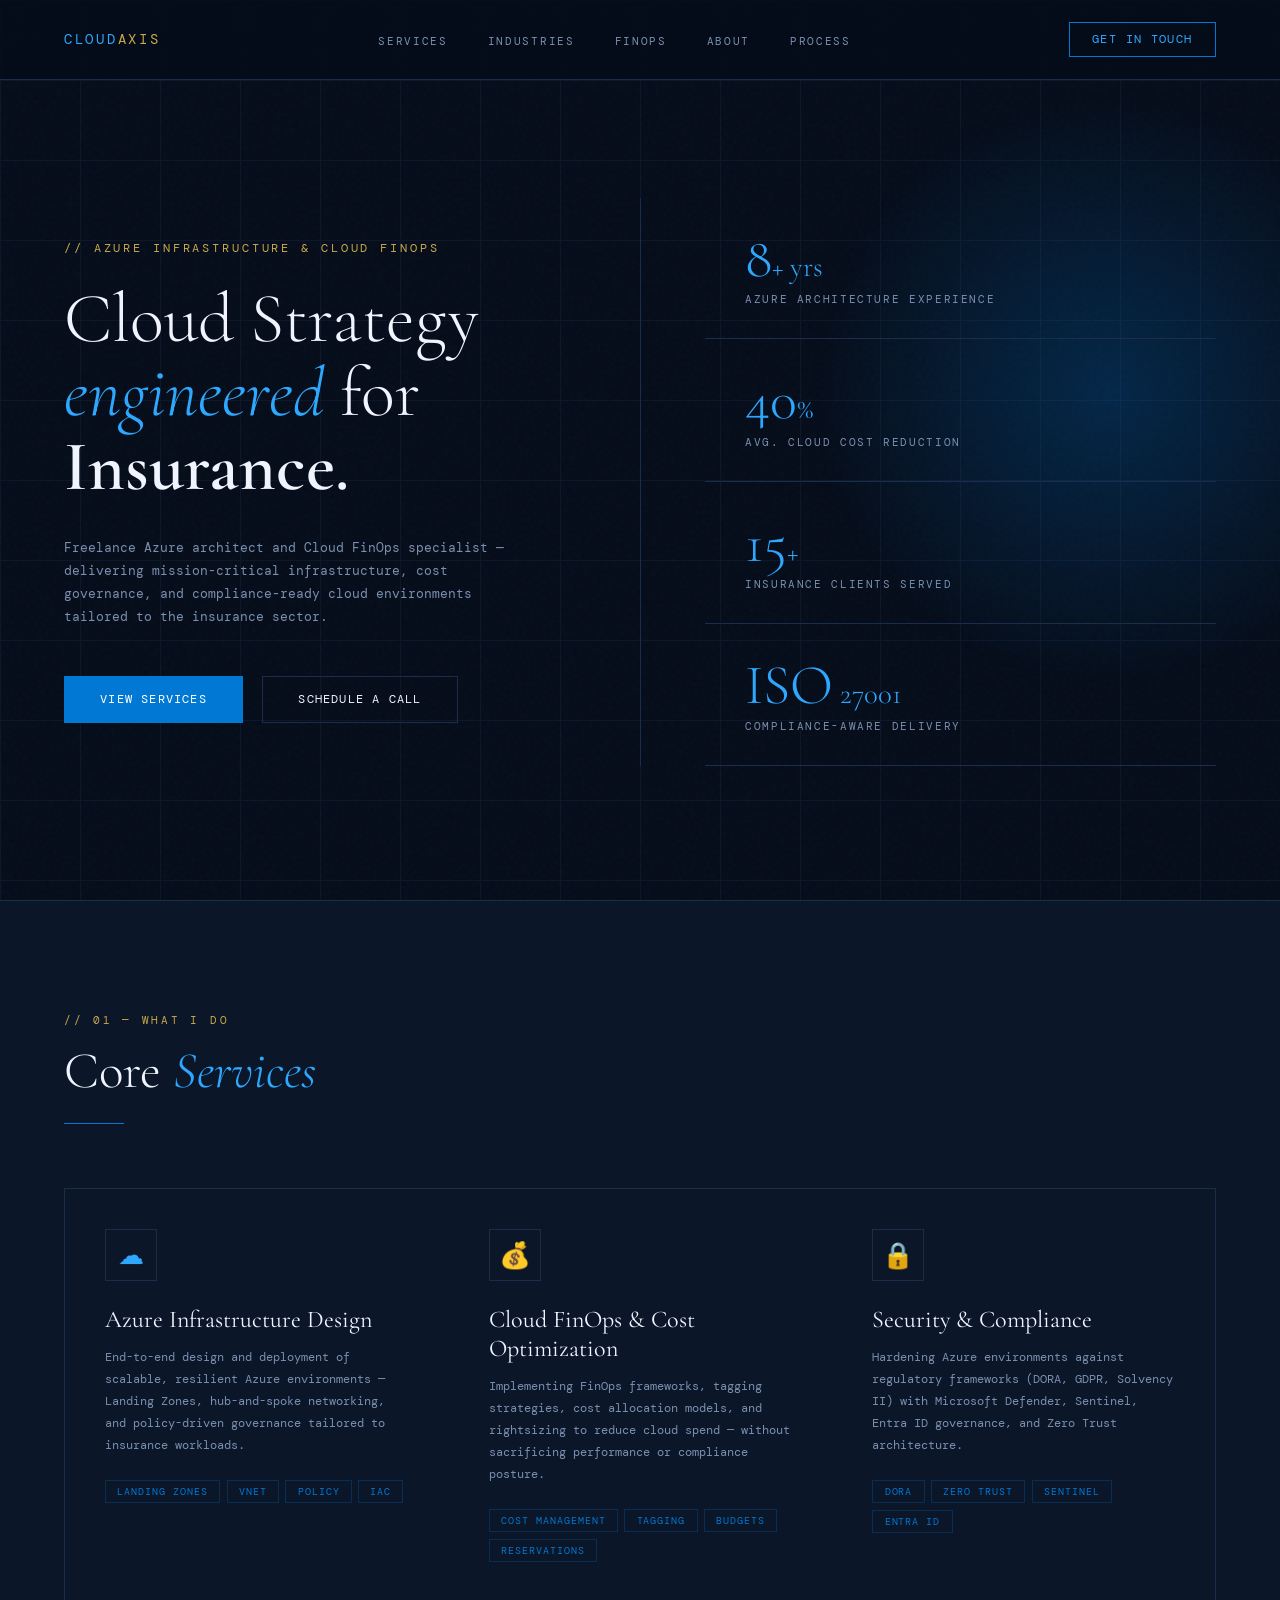
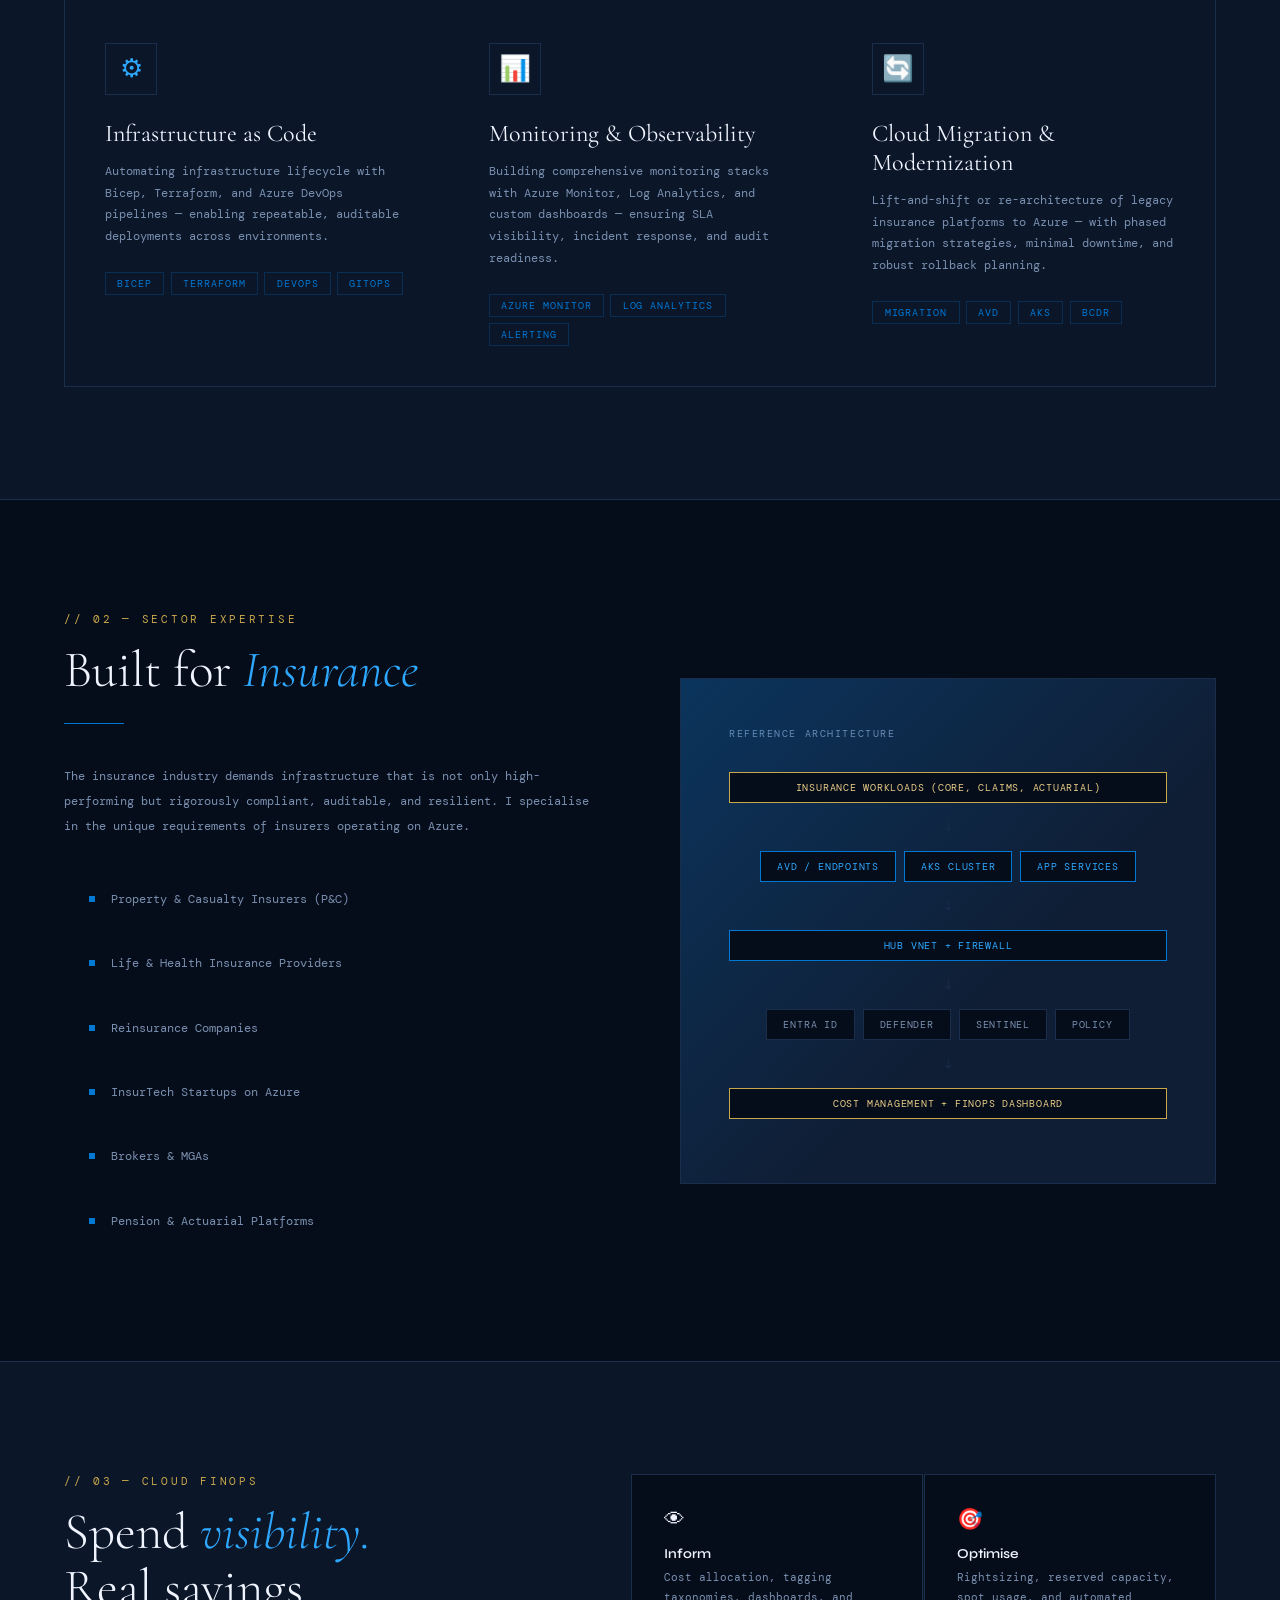
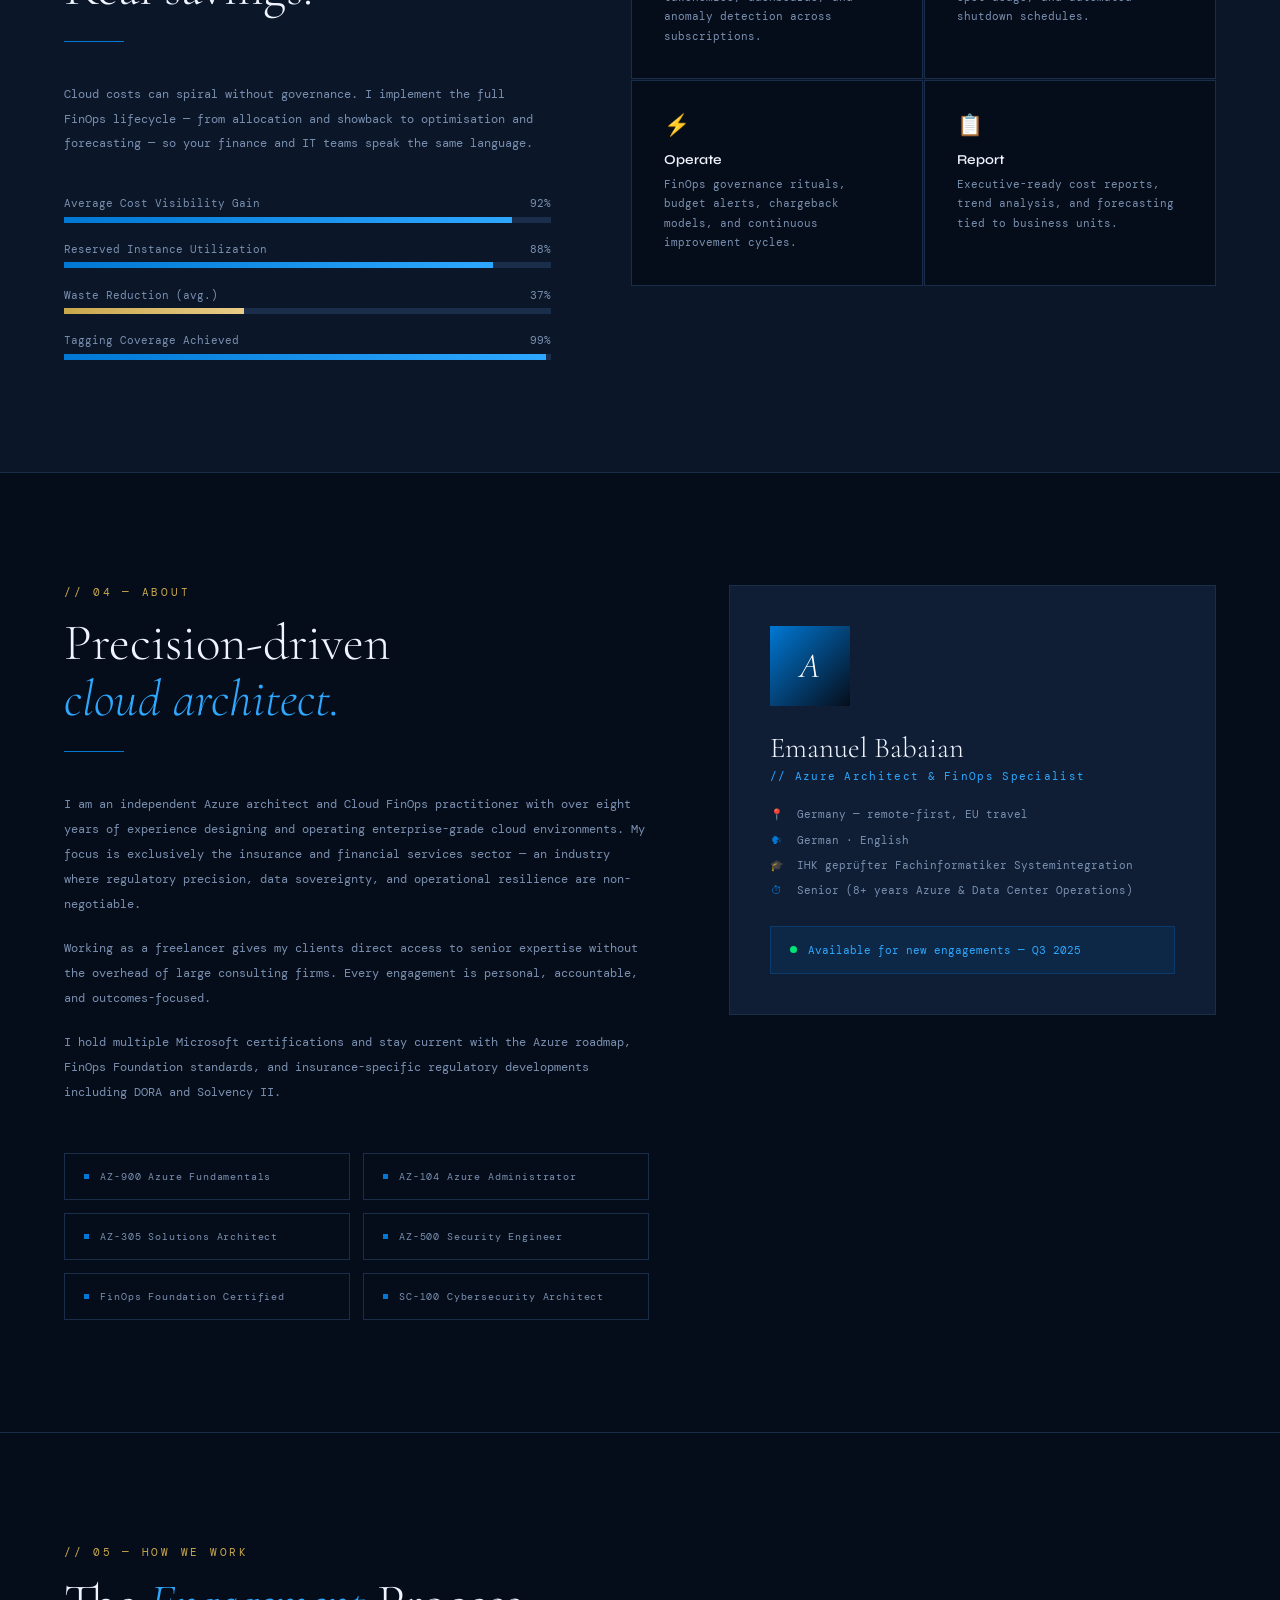
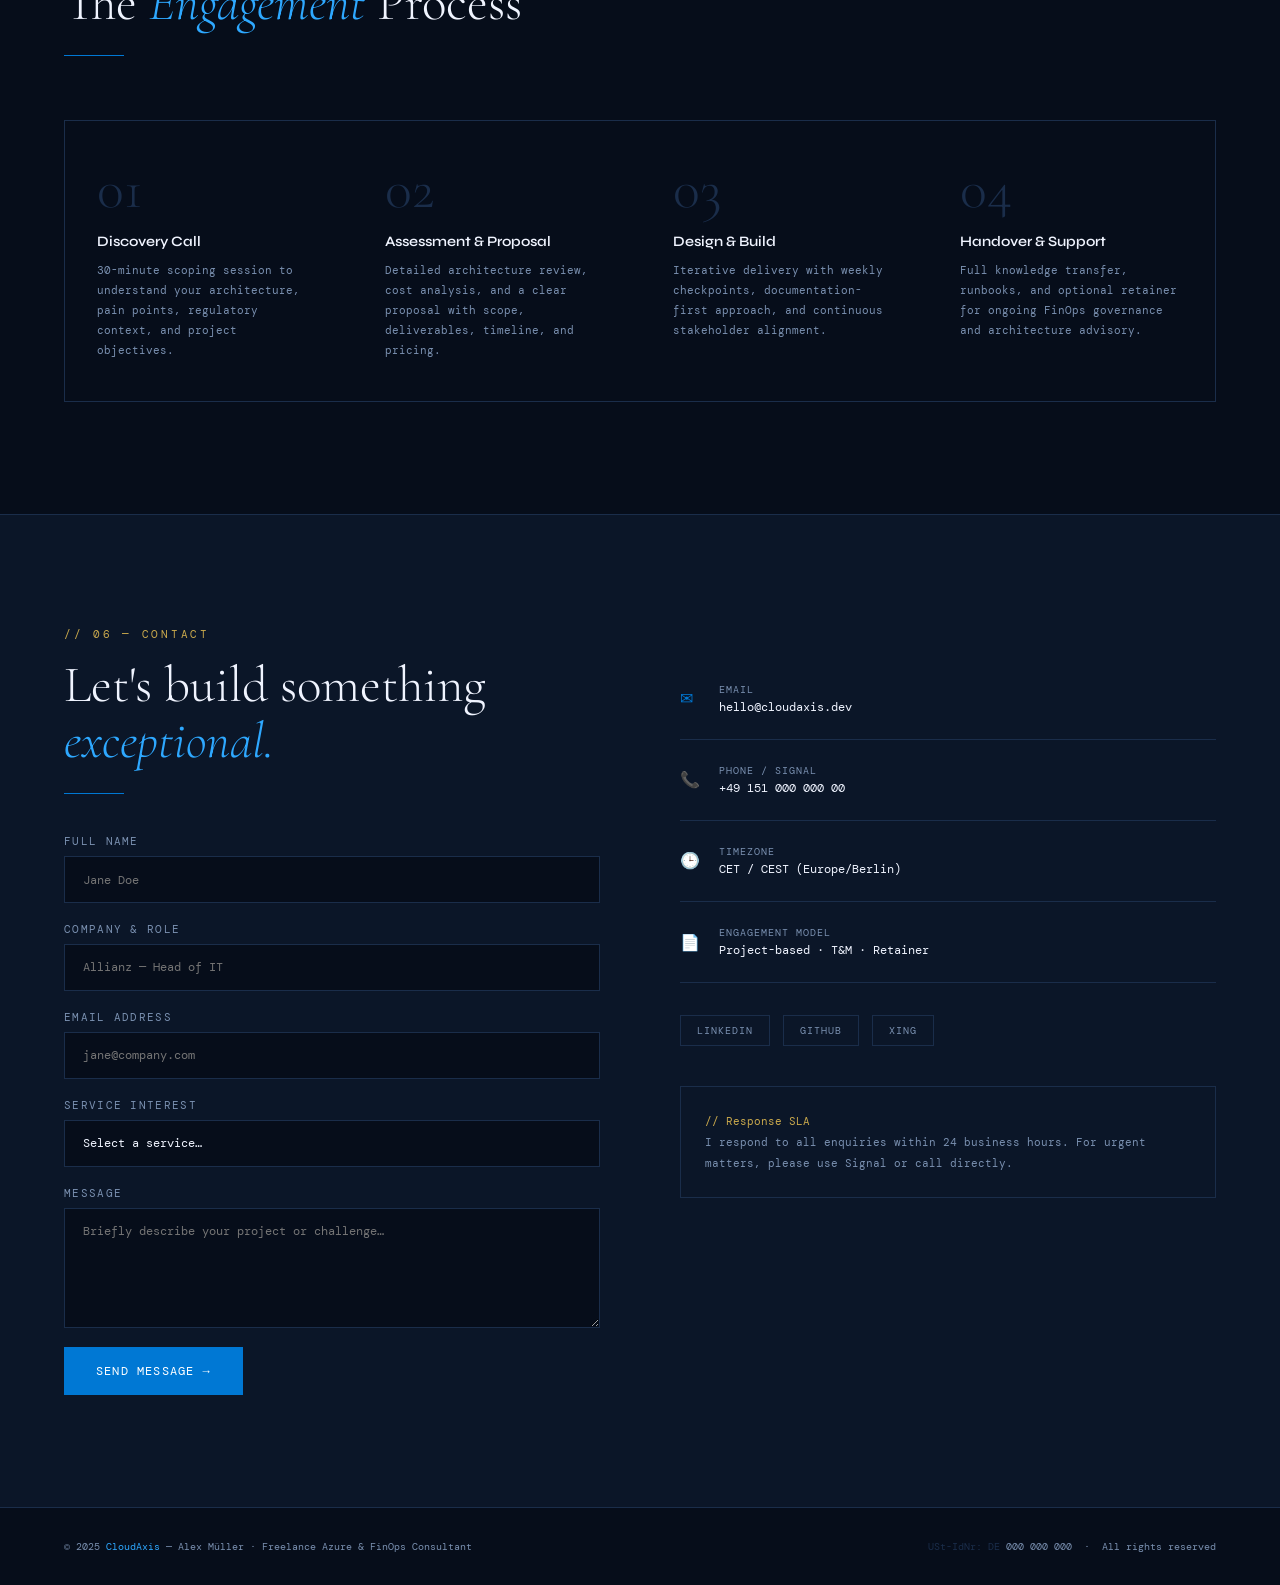
==== commit 14e5a0f5: "Contacts" ====
--- a/index.html
+++ b/index.html
@@ -293,13 +293,13 @@
       <div>
         <div class="profile-panel reveal">
           <div class="profile-avatar">A</div>
-          <div class="profile-name">Alex Müller</div>
+          <div class="profile-name">Emanuel Babaian</div>
           <div class="profile-role">// Azure Architect &amp; FinOps Specialist</div>
           <div class="profile-meta">
             <div class="meta-row"><span class="meta-icon">📍</span> Germany — remote-first, EU travel</div>
-            <div class="meta-row"><span class="meta-icon">🗣</span> German · English · French</div>
-            <div class="meta-row"><span class="meta-icon">🎓</span> M.Sc. Computer Science</div>
-            <div class="meta-row"><span class="meta-icon">⏱</span> Senior (8+ years Azure)</div>
+            <div class="meta-row"><span class="meta-icon">🗣</span> German · English</div>
+            <div class="meta-row"><span class="meta-icon">🎓</span> IHK geprüfter Fachinformatiker Systemintegration</div>
+            <div class="meta-row"><span class="meta-icon">⏱</span> Senior (8+ years Azure & Data Center Operations)</div>
           </div>
           <div class="profile-availability">
             <div class="avail-dot"></div>
--- a/assets/css/styles.css
+++ b/assets/css/styles.css
@@ -329,17 +329,21 @@
   .nav-cta { display: none; }
   .nav-hamburger { display: flex; }
 
-  /* Nav links become a full-screen overlay */
+  /* Nav links — slide-in sidebar from the right */
   .nav-links {
-    position: fixed; inset: 0; z-index: 1050;
-    display: flex; flex-direction: column; align-items: center; justify-content: center;
-    gap: 2.5rem; list-style: none;
-    background: var(--navy);
-    opacity: 0; pointer-events: none;
-    transition: opacity .3s ease;
+    position: fixed; top: 0; right: 0; bottom: 0; z-index: 1050;
+    width: 280px;
+    display: flex; flex-direction: column; align-items: flex-start; justify-content: center;
+    gap: 0; list-style: none; padding: 2rem;
+    background: var(--navy-mid);
+    border-left: 1px solid var(--border);
+    transform: translateX(100%);
+    transition: transform .35s cubic-bezier(.4,0,.2,1);
+    pointer-events: none;
   }
-  .nav-links.open { opacity: 1; pointer-events: auto; }
-  .nav-links a { font-size: 1.1rem; letter-spacing: .2em; }
+  .nav-links.open { transform: translateX(0); pointer-events: auto; }
+  .nav-links li { width: 100%; border-bottom: 1px solid var(--border); }
+  .nav-links a { display: block; padding: 1.1rem 0; font-size: .8rem; letter-spacing: .2em; }
 
   /* Layout */
   #hero { grid-template-columns: 1fr; padding: 8rem 1.5rem 4rem; }
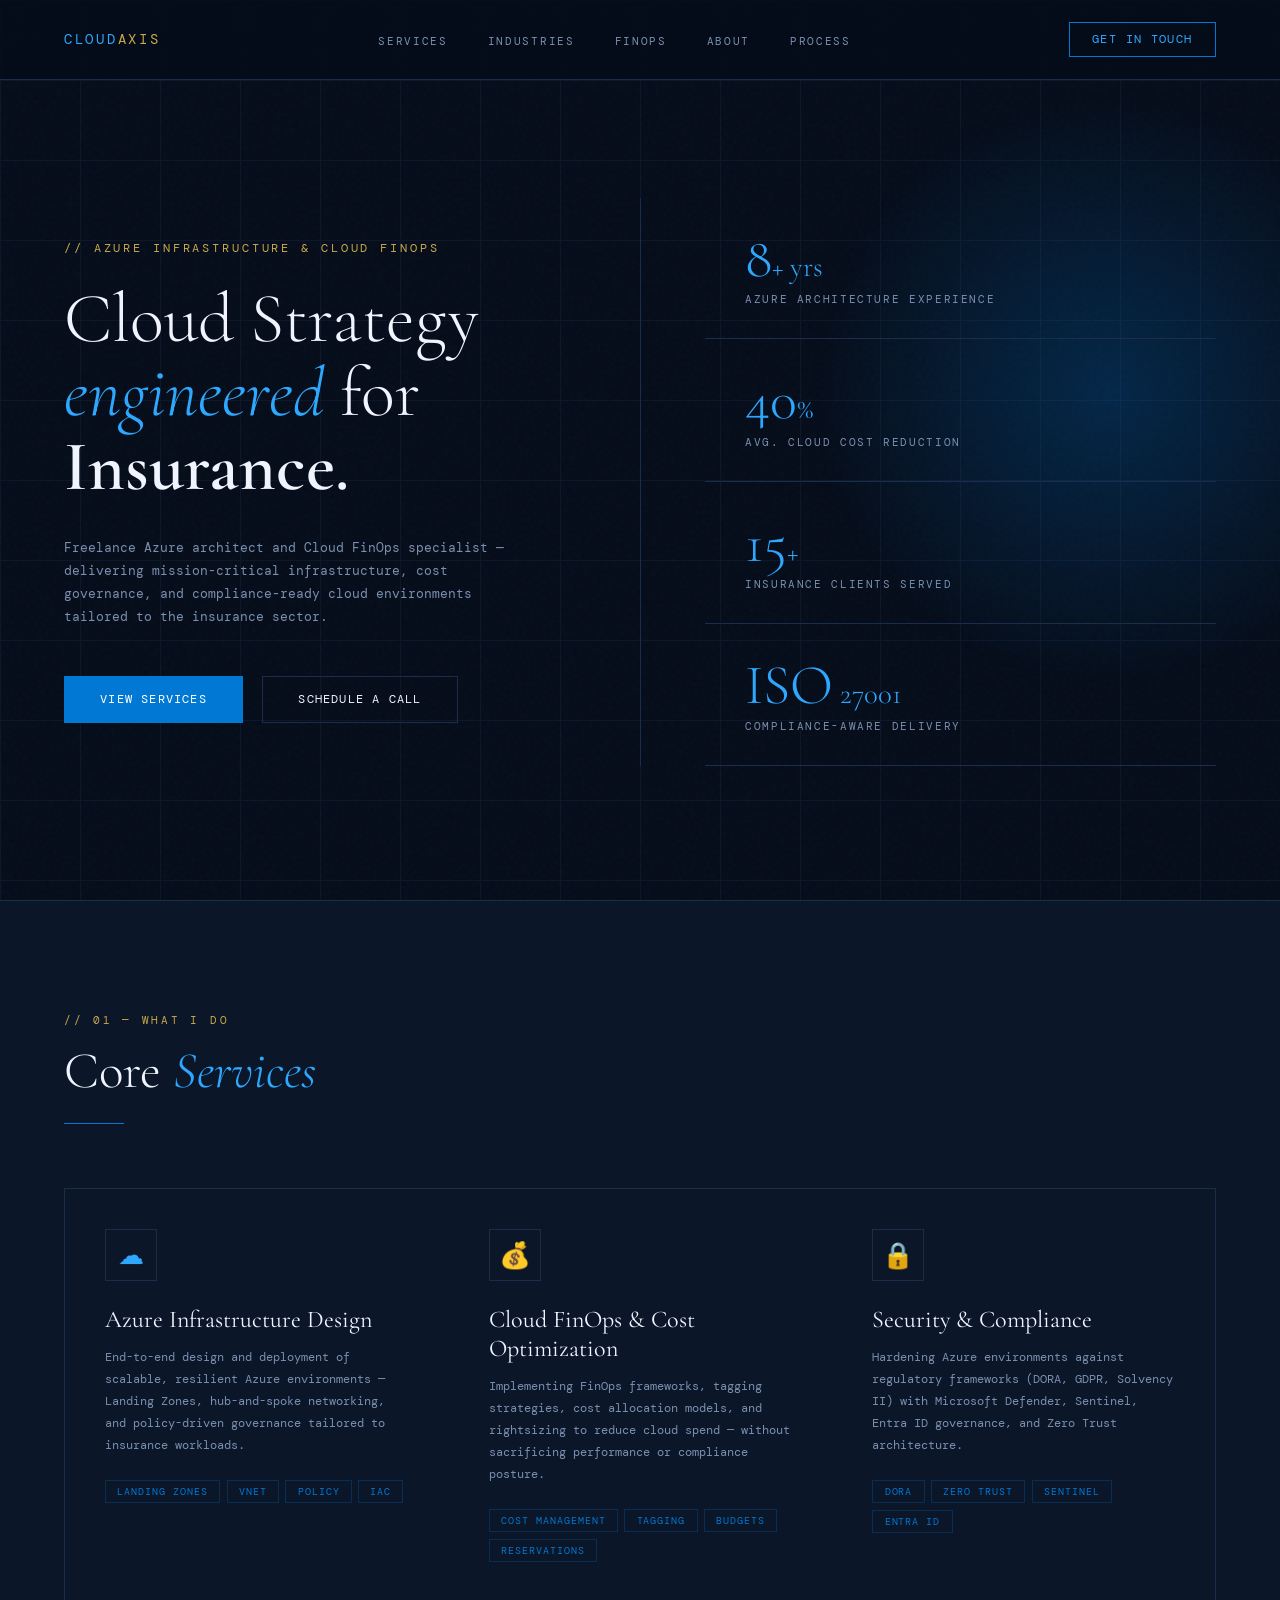
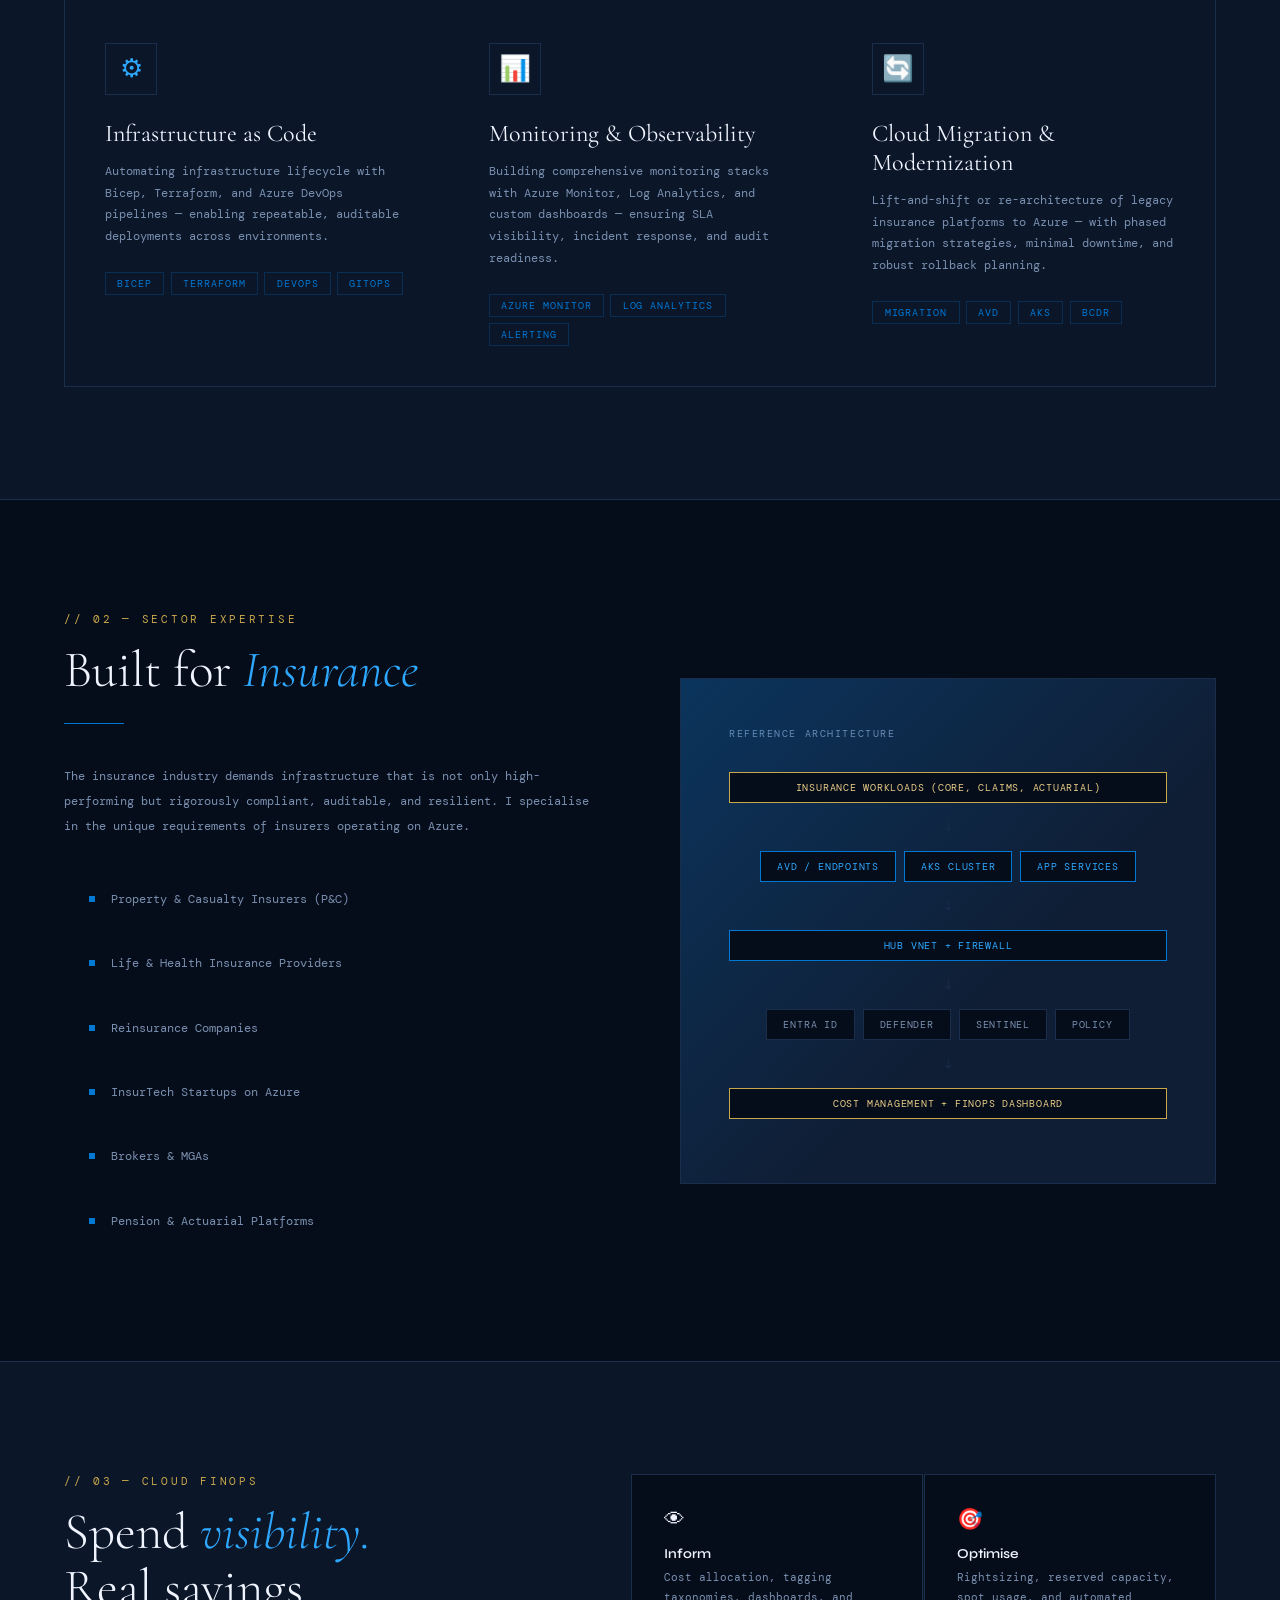
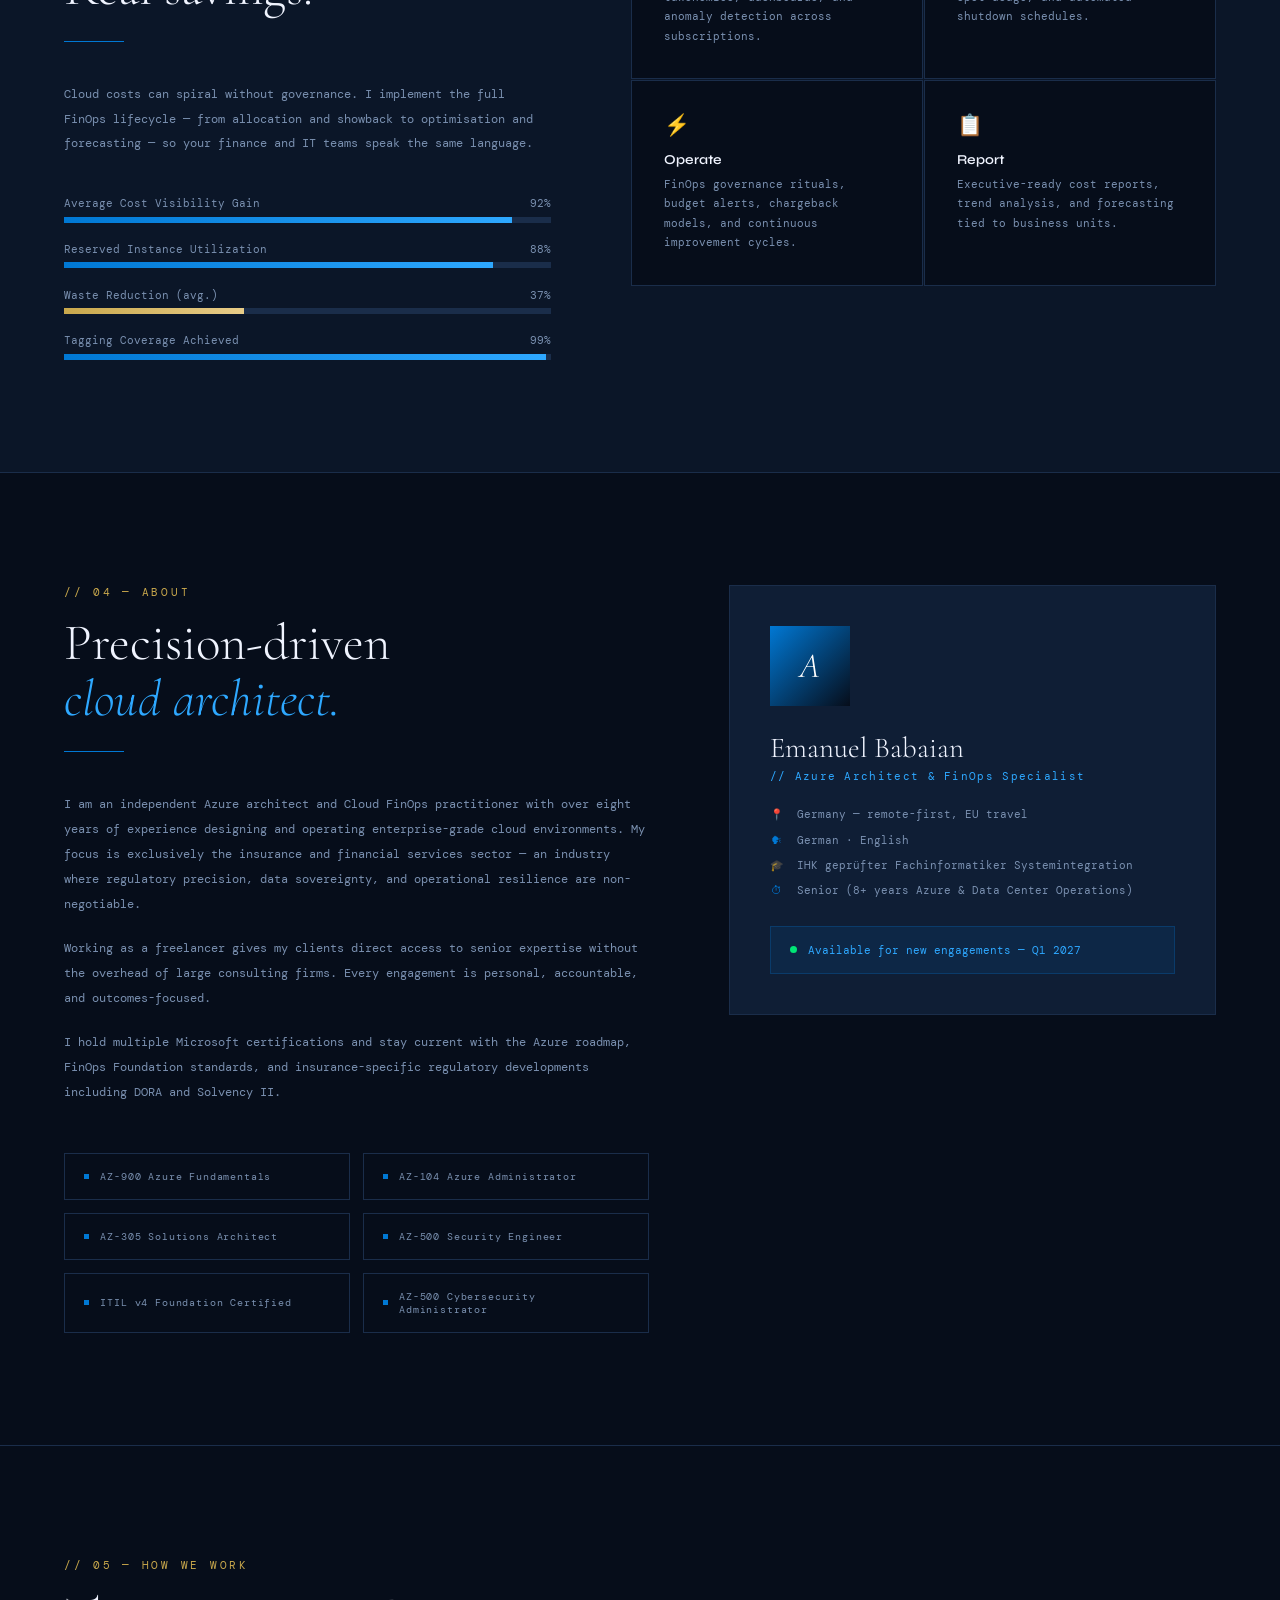
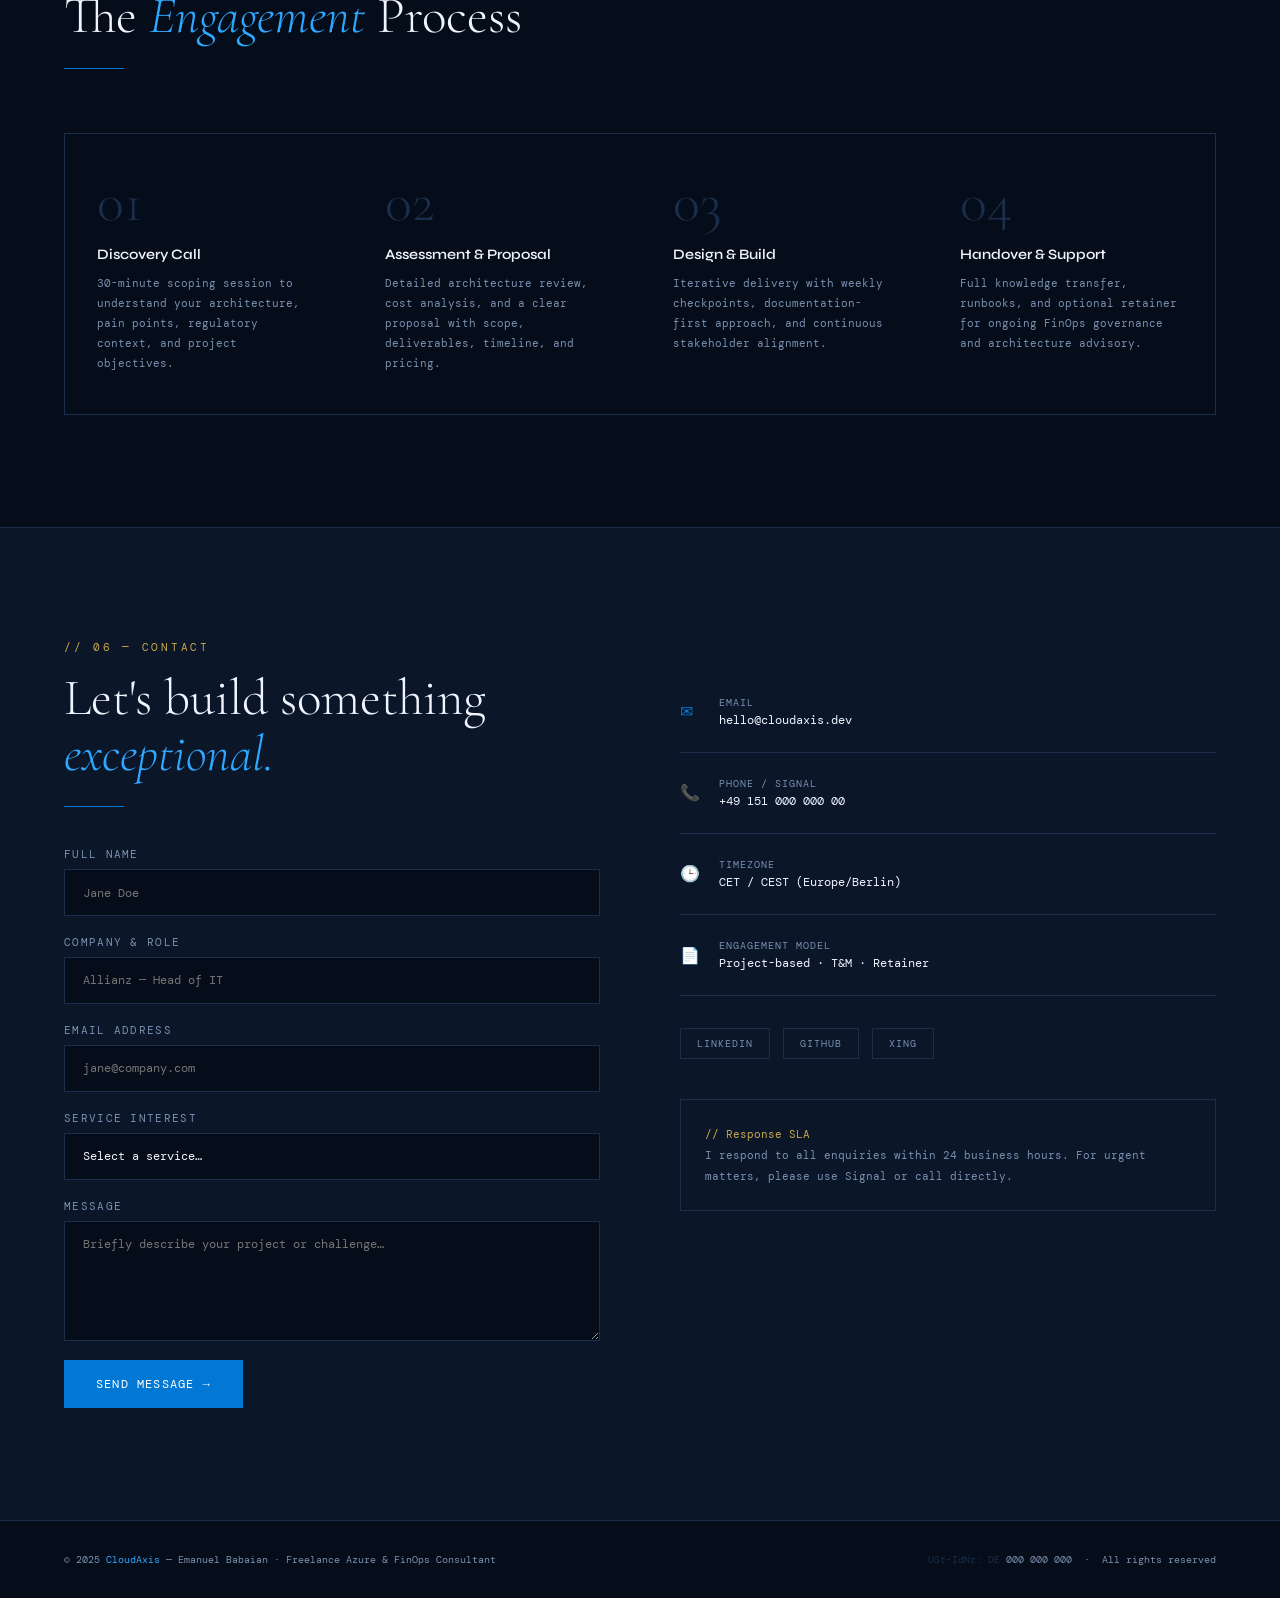
==== commit 08a73d4d: "Contacts" ====
--- a/index.html
+++ b/index.html
@@ -285,8 +285,8 @@
           <div class="cert"><span class="cert-dot"></span>AZ-104 Azure Administrator</div>
           <div class="cert"><span class="cert-dot"></span>AZ-305 Solutions Architect</div>
           <div class="cert"><span class="cert-dot"></span>AZ-500 Security Engineer</div>
-          <div class="cert"><span class="cert-dot"></span>FinOps Foundation Certified</div>
-          <div class="cert"><span class="cert-dot"></span>SC-100 Cybersecurity Architect</div>
+          <div class="cert"><span class="cert-dot"></span>ITIL v4 Foundation Certified</div>
+          <div class="cert"><span class="cert-dot"></span>AZ-500 Cybersecurity Administrator</div>
         </div>
       </div>
 
@@ -303,7 +303,7 @@
           </div>
           <div class="profile-availability">
             <div class="avail-dot"></div>
-            Available for new engagements — Q3 2025
+            Available for new engagements — Q1 2027
           </div>
         </div>
       </div>
@@ -433,7 +433,7 @@
   <!-- ── Footer ───────────────────────────────────────────── -->
   <footer>
     <div>
-      © 2025 <span class="footer-brand">CloudAxis</span> — Alex Müller · Freelance Azure &amp; FinOps Consultant
+      © 2025 <span class="footer-brand">CloudAxis</span> — Emanuel Babaian · Freelance Azure &amp; FinOps Consultant
     </div>
     <div>
       <span class="footer-vat">USt-IdNr: DE</span> 000 000 000 &nbsp;·&nbsp; All rights reserved
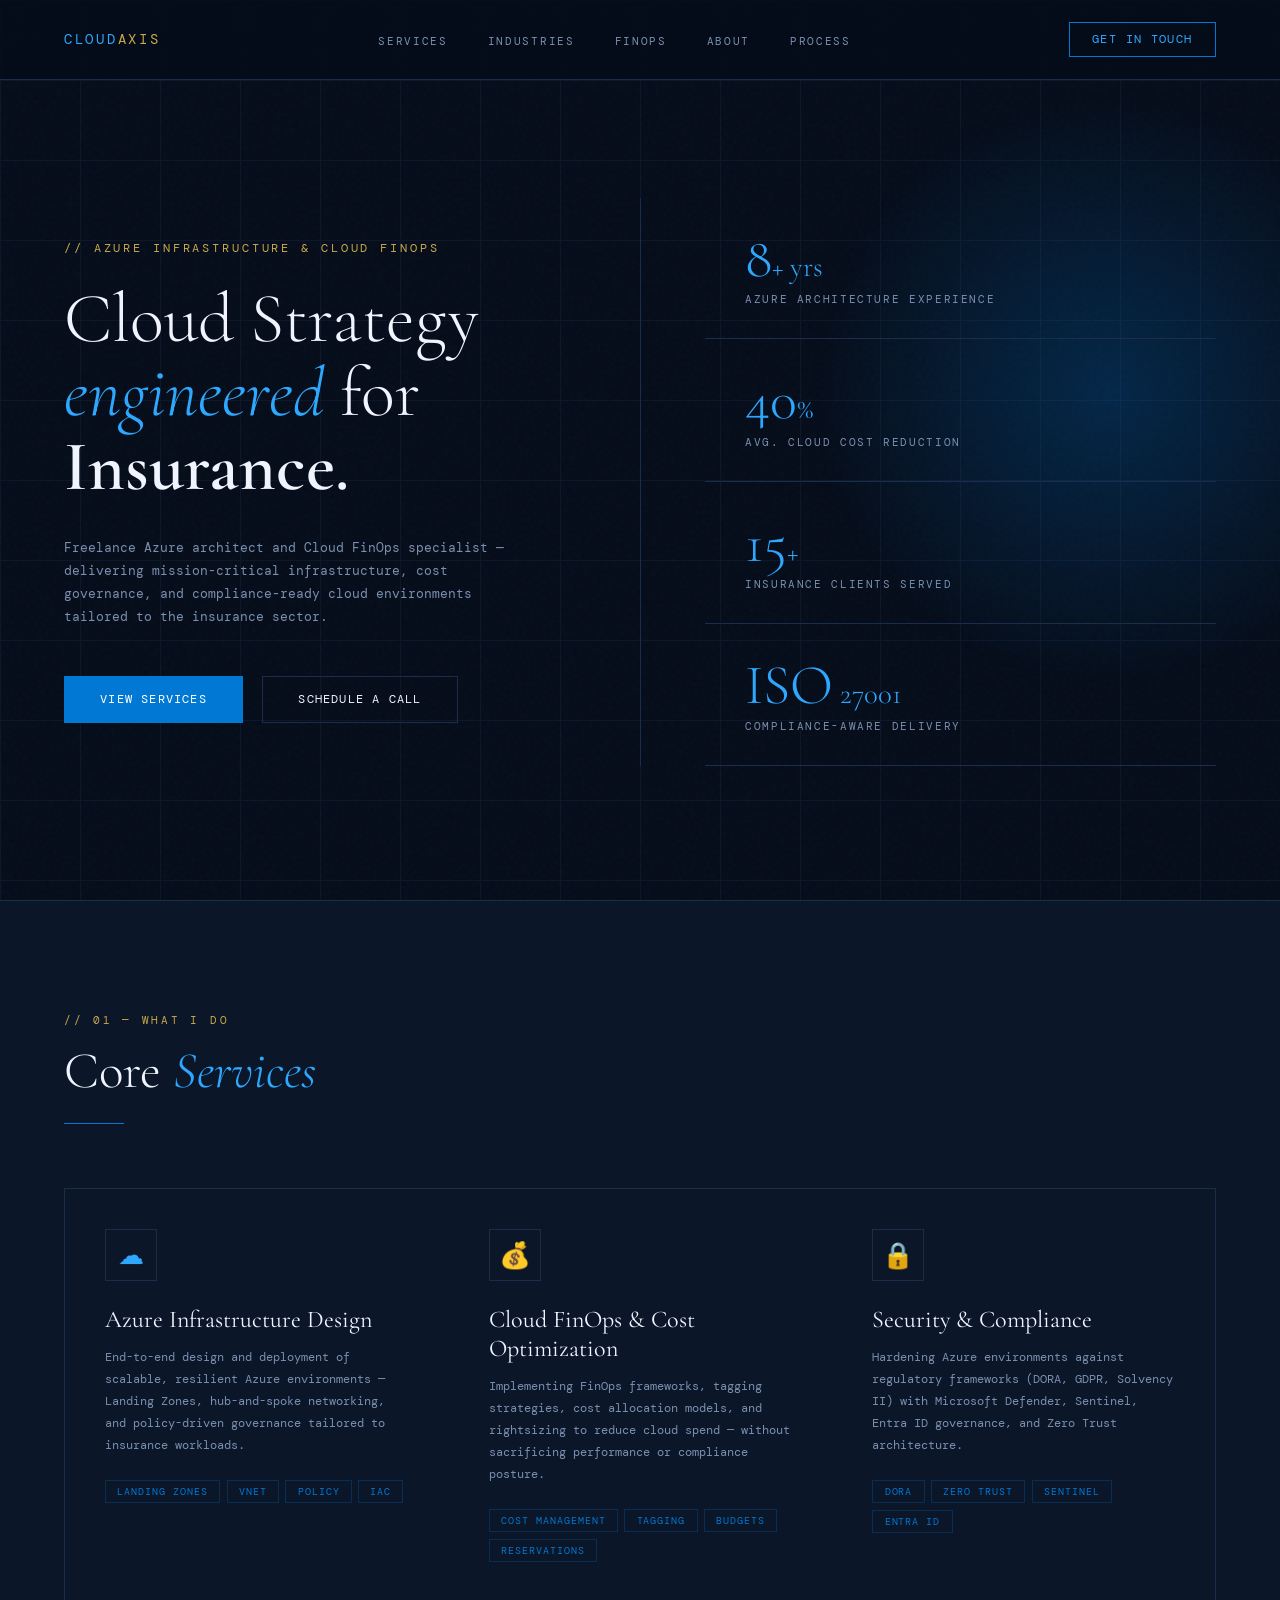
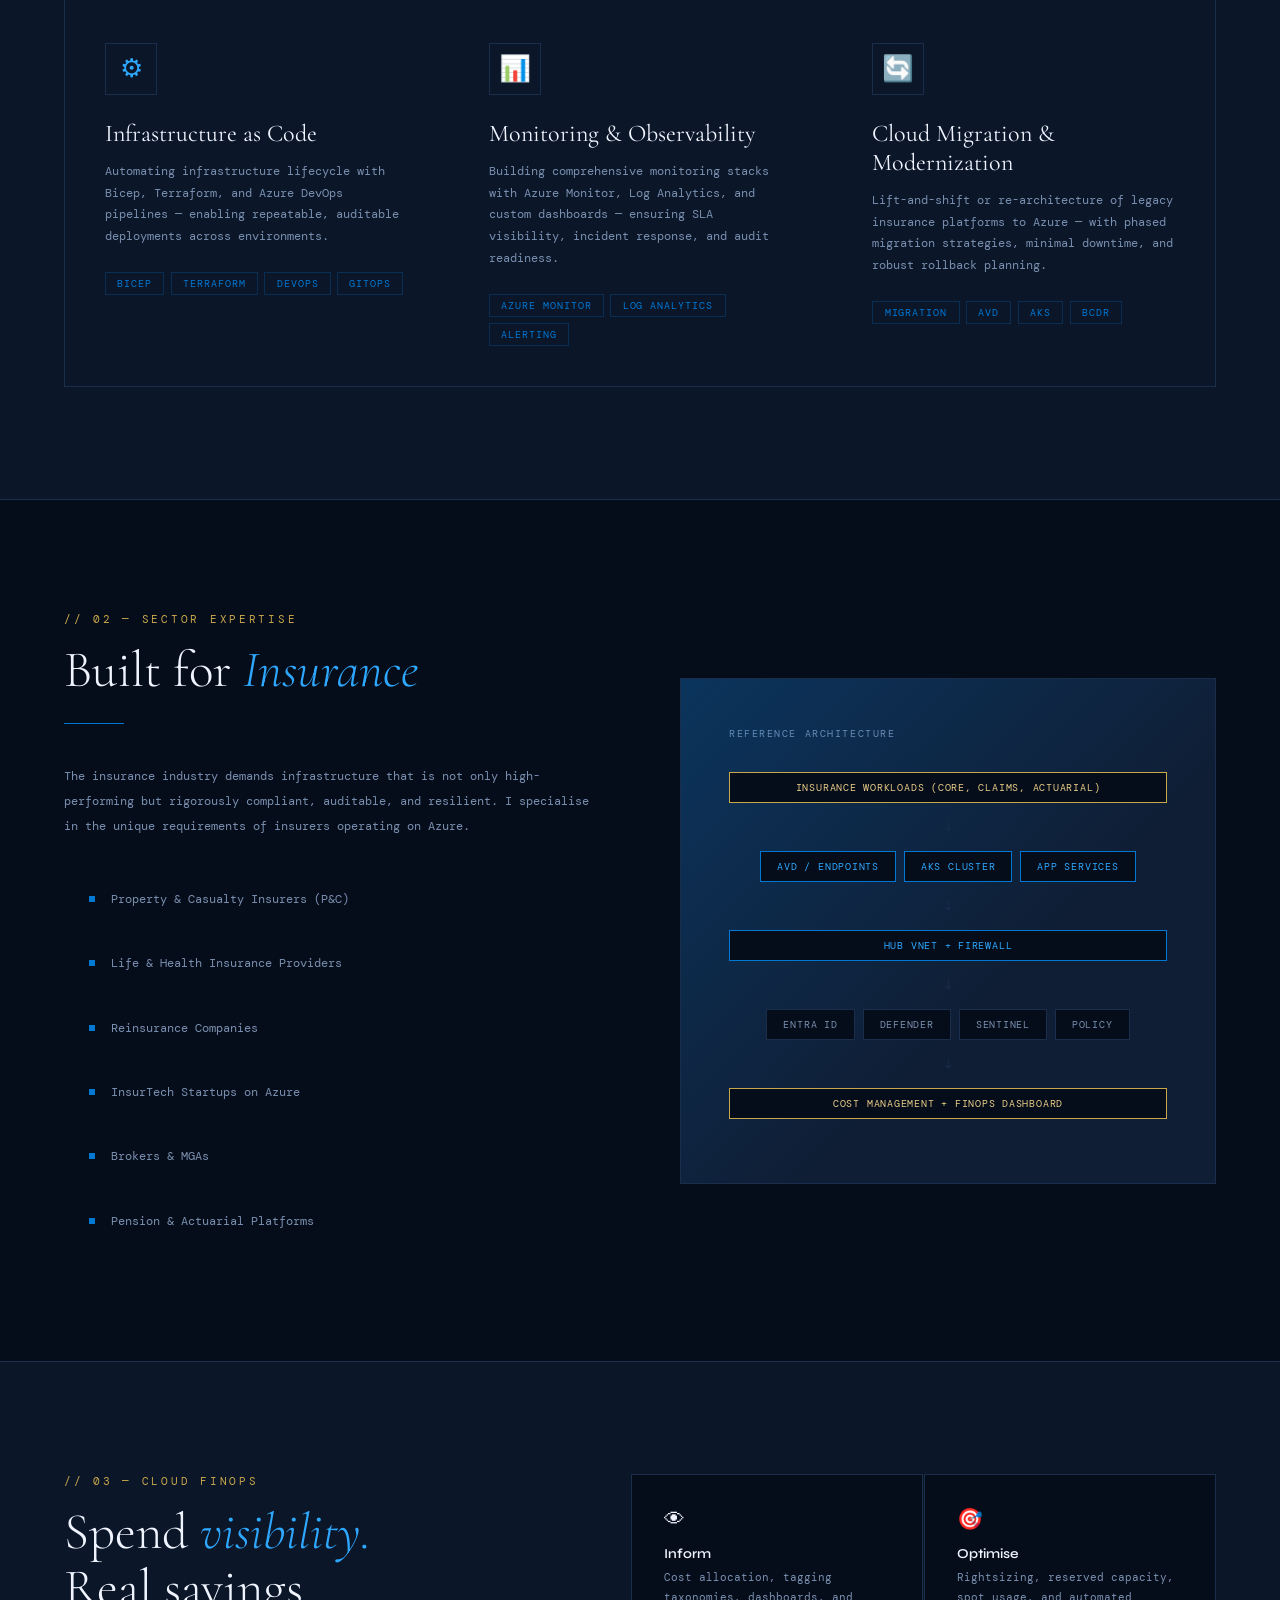
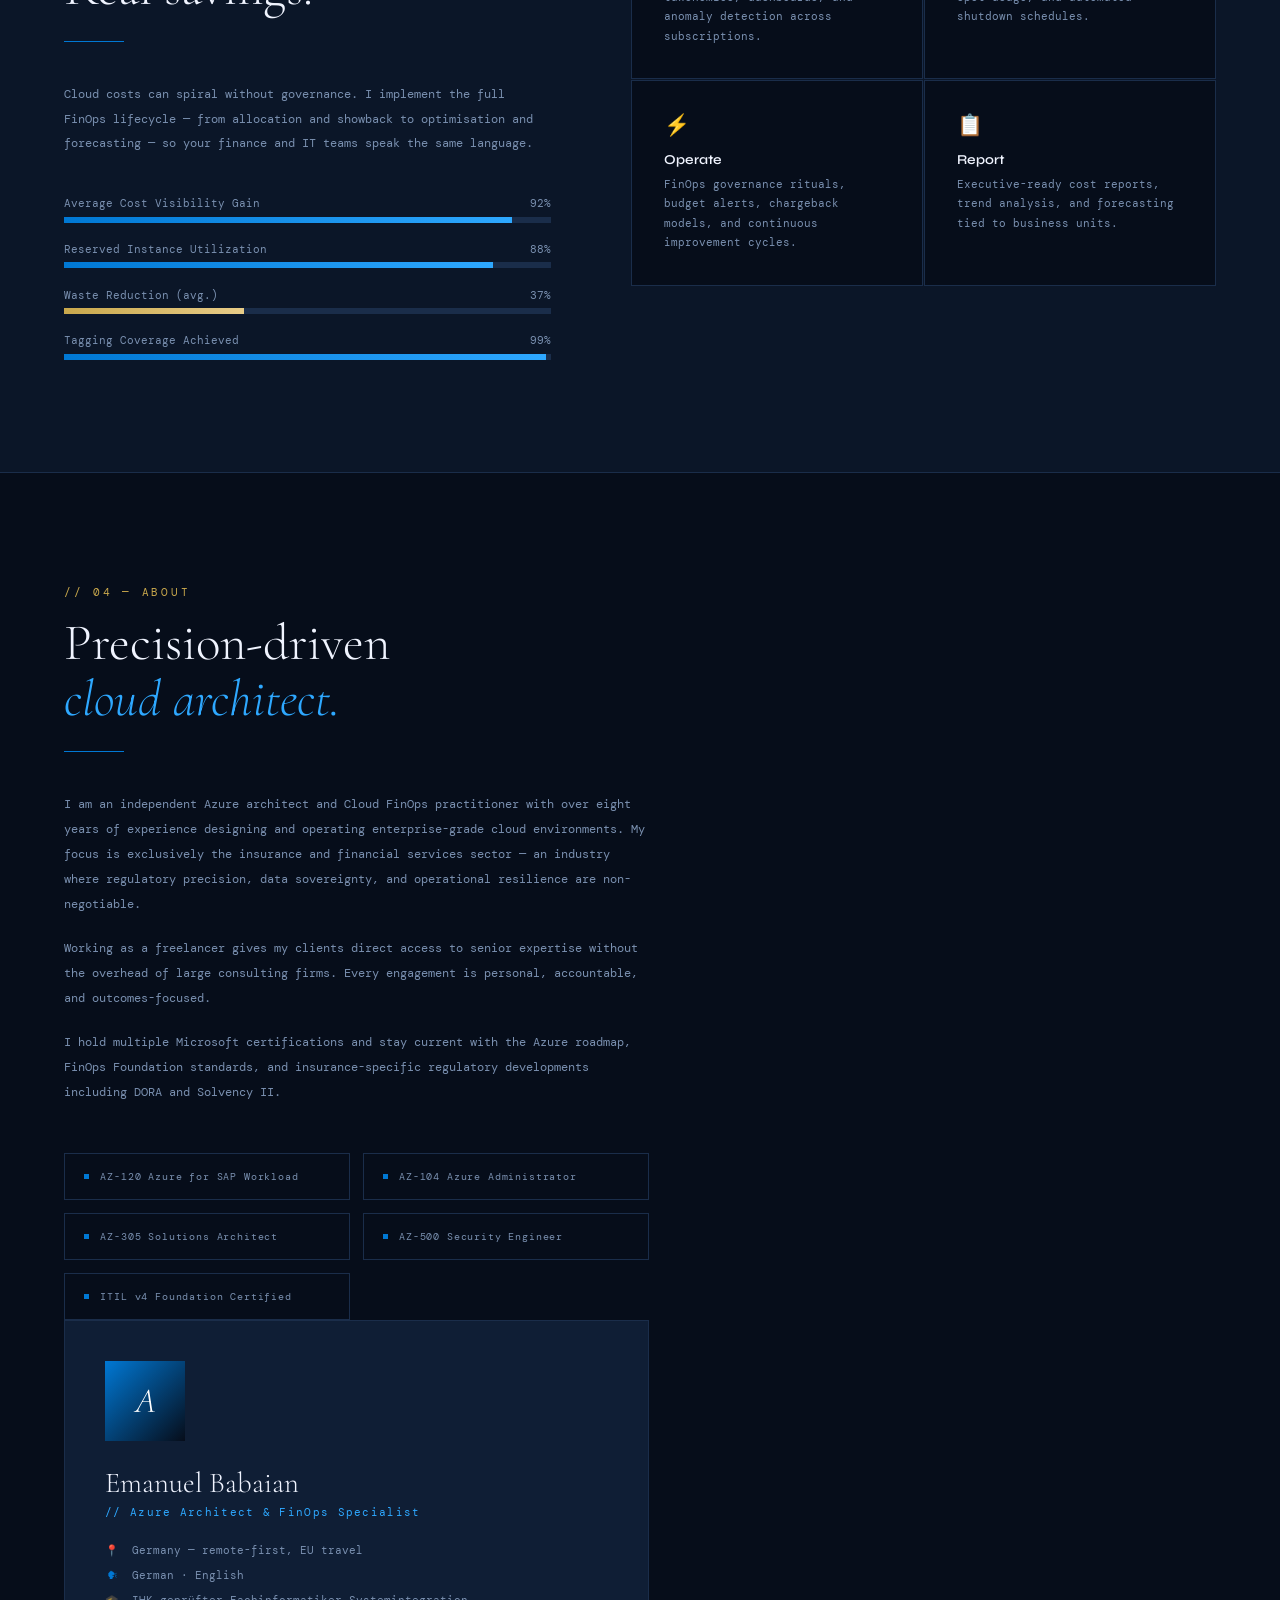
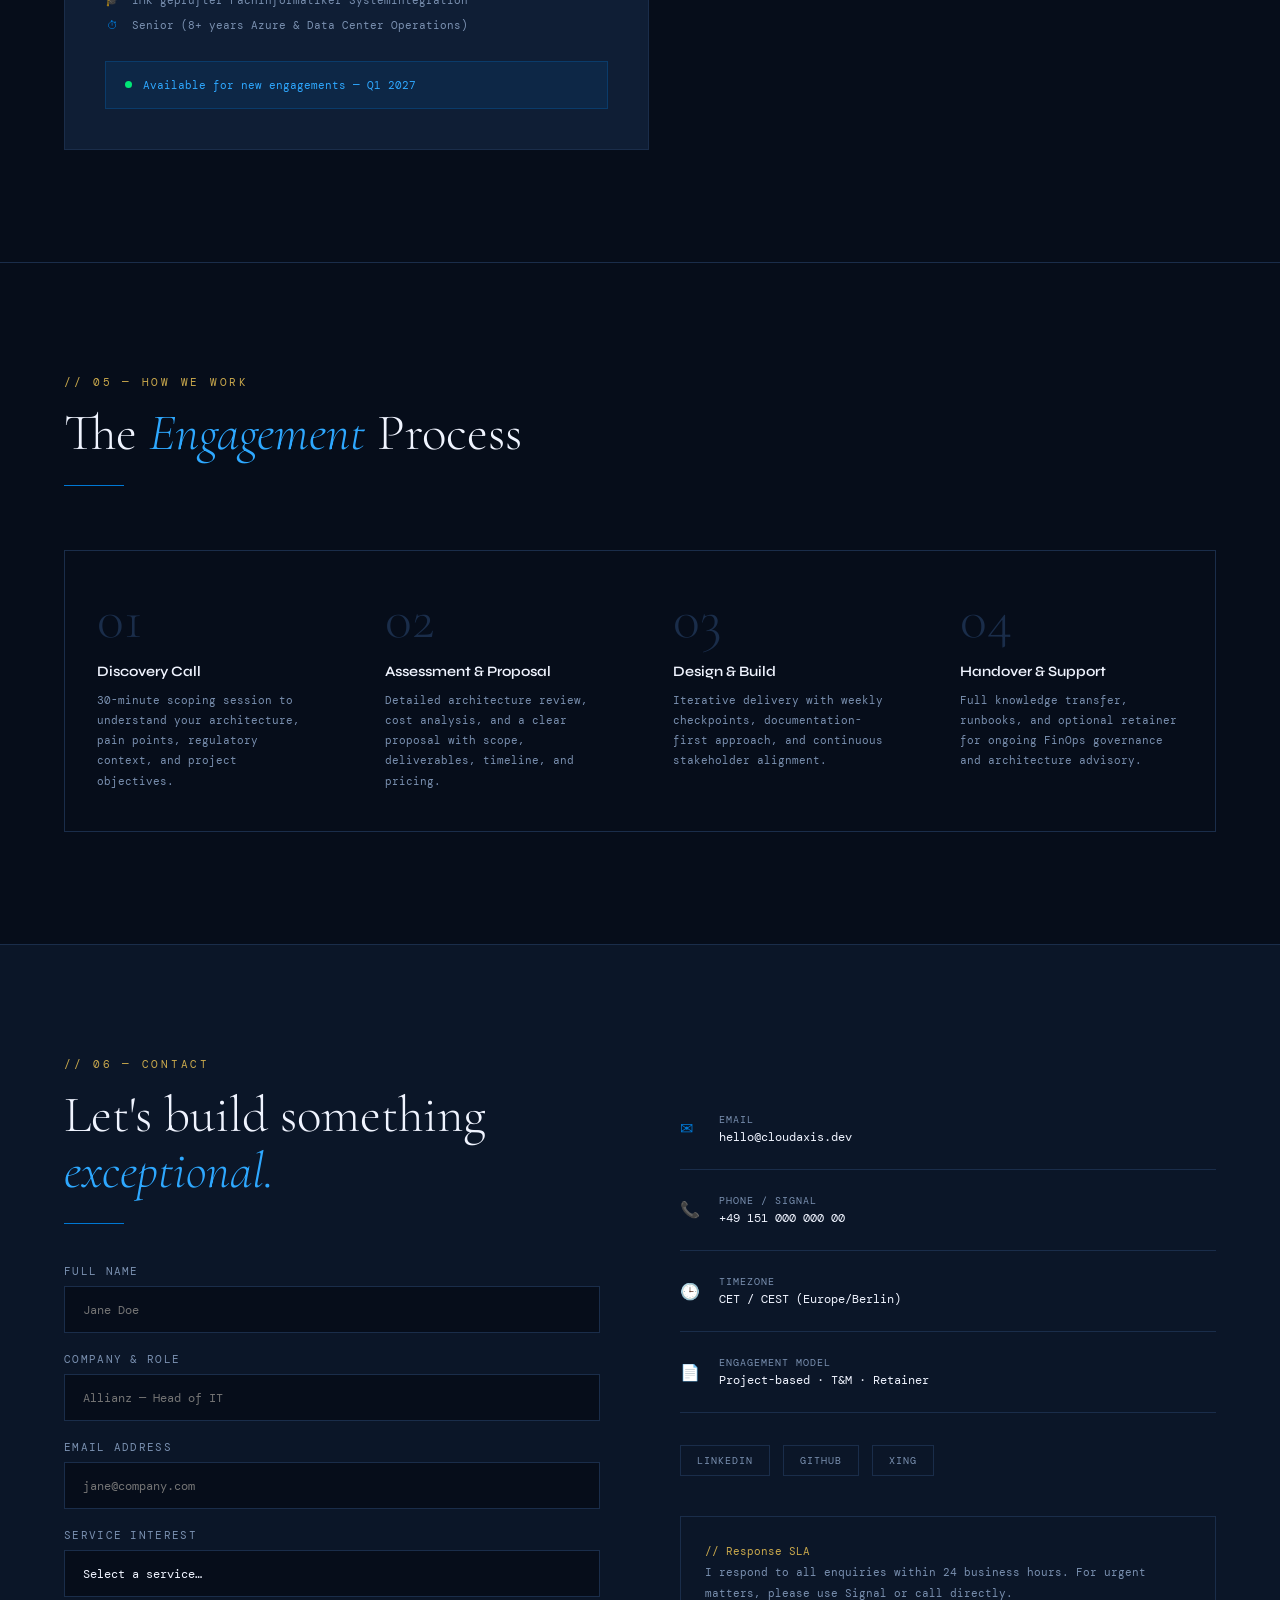
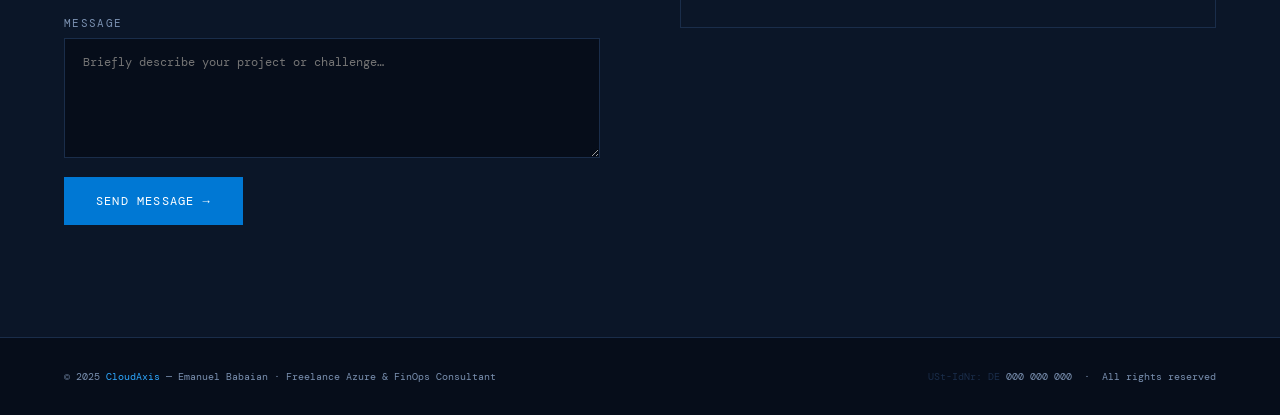
==== commit 56431193: "Contacts" ====
--- a/index.html
+++ b/index.html
@@ -281,13 +281,11 @@
           <p>I hold multiple Microsoft certifications and stay current with the Azure roadmap, FinOps Foundation standards, and insurance-specific regulatory developments including DORA and Solvency II.</p>
         </div>
         <div class="cert-grid reveal">
-          <div class="cert"><span class="cert-dot"></span>AZ-900 Azure Fundamentals</div>
+          <div class="cert"><span class="cert-dot"></span>AZ-120 Azure for SAP Workload</div>
           <div class="cert"><span class="cert-dot"></span>AZ-104 Azure Administrator</div>
           <div class="cert"><span class="cert-dot"></span>AZ-305 Solutions Architect</div>
           <div class="cert"><span class="cert-dot"></span>AZ-500 Security Engineer</div>
           <div class="cert"><span class="cert-dot"></span>ITIL v4 Foundation Certified</div>
-          <div class="cert"><span class="cert-dot"></span>AZ-500 Cybersecurity Administrator</div>
-        </div>
       </div>
 
       <div>
